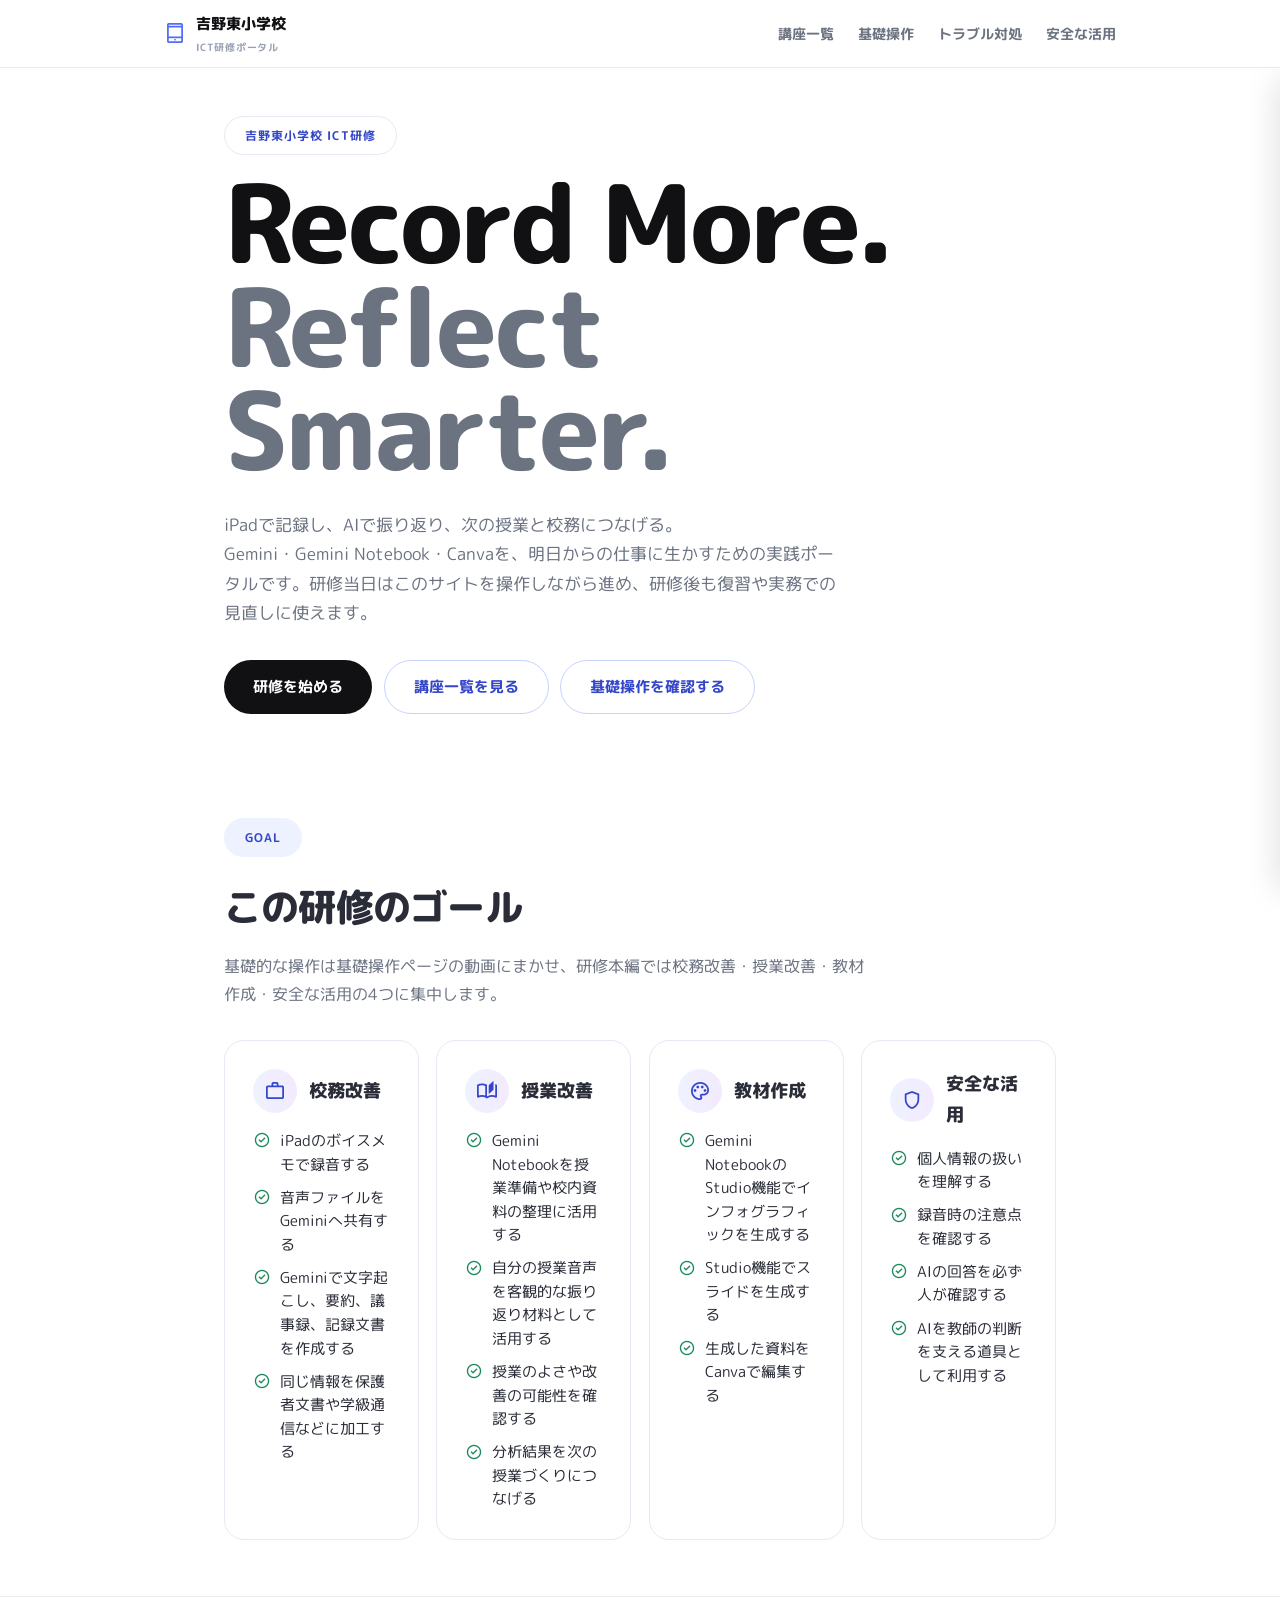
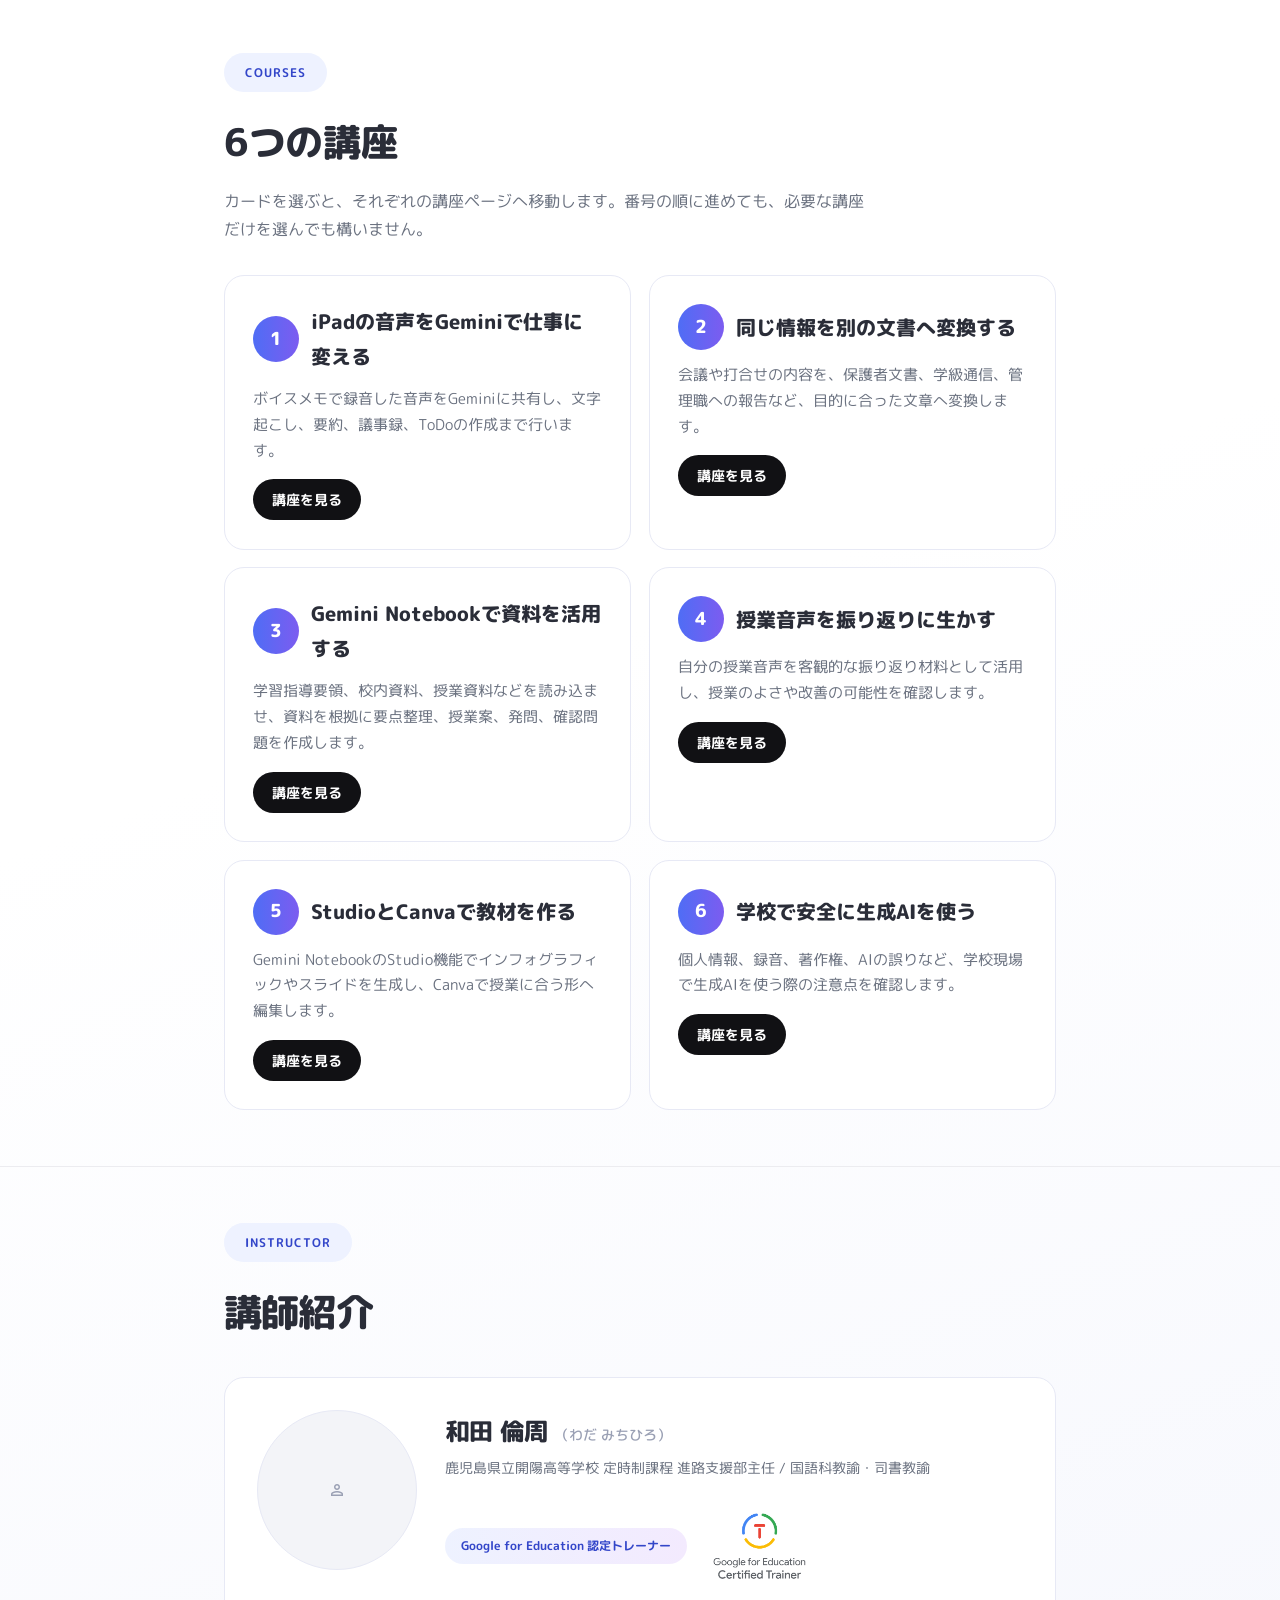
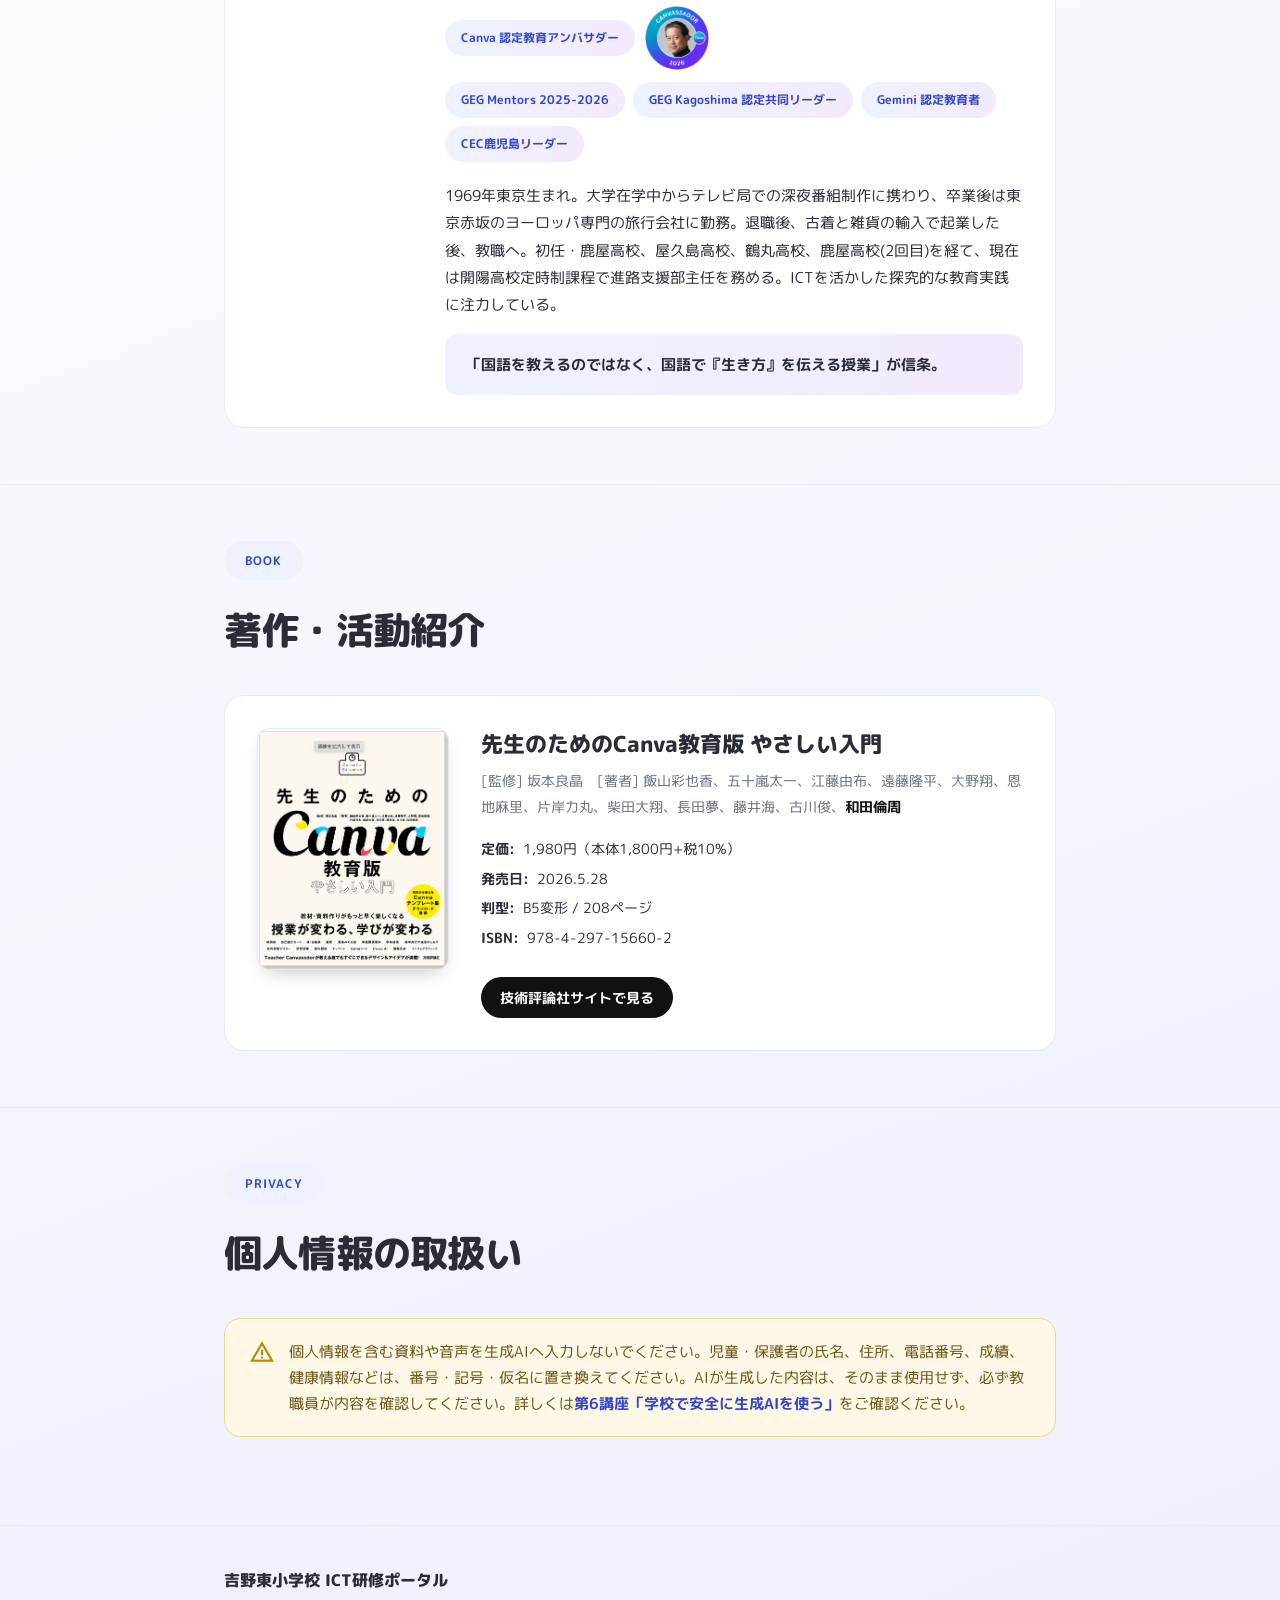
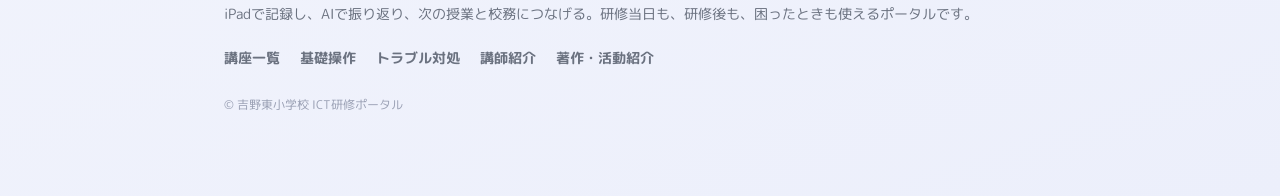
==== index.html @ 2eda1c02 "v3" ====
<!DOCTYPE html>
<html lang="ja">
<head>
<meta charset="UTF-8">
<meta name="viewport" content="width=device-width, initial-scale=1.0, viewport-fit=cover">
<title>吉野東小学校 ICT研修ポータル | iPadで記録し、AIで振り返り、次の授業と校務につなげる</title>
<meta name="description" content="吉野東小学校のICT研修ポータル。iPad・Gemini・Gemini Notebook・Canvaを、研修当日から明日の校務・授業まで活用するための実践サイトです。">
<!-- 研修日・学校名：ここを差し替え -->
<meta name="training-date" content="2026年 吉野東小学校 校内ICT研修（90分）">
<link rel="preconnect" href="https://fonts.googleapis.com">
<link href="https://fonts.googleapis.com/css2?family=M+PLUS+Rounded+1c:wght@400;500;700;800&family=Material+Symbols+Outlined" rel="stylesheet">
<link rel="stylesheet" href="assets/css/style.css">
</head>
<body>

  <!-- ===== オープニング演出（トップページのみ／sessionStorageで1回だけ表示） ===== -->
  <div id="splash" class="splash-overlay" role="dialog" aria-label="オープニング">
    <p class="splash-text">吉野東小学校 ICT研修<span class="splash-sub">iPad × Gemini × Gemini Notebook × Canva</span></p>
  </div>

  <!-- コピー完了などを通知するライブリージョン（視覚的には非表示） -->
  <div id="copy-announcer" aria-live="polite" class="sr-only"></div>

  <!-- ===== 固定ヘッダー ===== -->
  <header class="site-header">
    <div class="wrap">
      <a href="index.html" class="site-logo">
        <span class="material-symbols-outlined" aria-hidden="true">tablet_mac</span>
        <span>吉野東小学校<span class="sub">ICT研修ポータル</span></span>
      </a>
      <nav class="header-nav" aria-label="メインメニュー">
        <a href="index.html#courses">講座一覧</a>
        <a href="guides/basic-operation.html">基礎操作</a>
        <a href="guides/troubleshooting.html">トラブル対処</a>
        <a href="courses/06-safety.html">安全な活用</a>
      </nav>
      <button type="button" id="menuBtn" class="menu-btn" aria-expanded="false" aria-controls="mobileNav" aria-label="メニューを開く">
        <span class="material-symbols-outlined" aria-hidden="true">menu</span>
      </button>
    </div>
  </header>

  <div id="navOverlay" class="nav-overlay"></div>
  <nav id="mobileNav" class="mobile-nav" aria-label="モバイルメニュー">
    <div style="display:flex;justify-content:flex-end;margin-bottom:1rem;">
      <button type="button" id="navCloseBtn" class="menu-btn" aria-label="メニューを閉じる">
        <span class="material-symbols-outlined" aria-hidden="true">close</span>
      </button>
    </div>
    <a href="index.html"><span class="material-symbols-outlined" aria-hidden="true">home</span>トップ</a>
    <a href="index.html#courses"><span class="material-symbols-outlined" aria-hidden="true">school</span>講座一覧</a>
    <a href="index.html#instructor"><span class="material-symbols-outlined" aria-hidden="true">person</span>講師紹介</a>
    <a href="index.html#book"><span class="material-symbols-outlined" aria-hidden="true">menu_book</span>著作・活動紹介</a>
    <a href="guides/basic-operation.html"><span class="material-symbols-outlined" aria-hidden="true">play_circle</span>基礎操作を確認する</a>
    <a href="guides/troubleshooting.html"><span class="material-symbols-outlined" aria-hidden="true">build</span>トラブル対処</a>
  </nav>

  <!-- ===== ヒーロー ===== -->
  <section class="hero">
    <div class="wrap">
      <p class="badge">吉野東小学校 ICT研修</p>
      <h1 class="hero-title-en"><span class="line-dark">Record More.</span><span class="line-gray">Reflect Smarter.</span></h1>
      <p class="hero-copy">iPadで記録し、AIで振り返り、次の授業と校務につなげる。<br>Gemini・Gemini Notebook・Canvaを、明日からの仕事に生かすための実践ポータルです。研修当日はこのサイトを操作しながら進め、研修後も復習や実務での見直しに使えます。</p>
      <div class="hero-actions">
        <a href="#courses" class="btn btn-primary">研修を始める</a>
        <a href="#courses" class="btn btn-outline">講座一覧を見る</a>
        <a href="guides/basic-operation.html" class="btn btn-outline">基礎操作を確認する</a>
      </div>
    </div>
  </section>

  <!-- ===== この研修のゴール ===== -->
  <section class="block">
    <div class="wrap">
      <div class="section-head">
        <p class="badge badge-solid">Goal</p>
        <h2 class="section-title">この研修のゴール</h2>
        <p class="section-lead">基礎的な操作は基礎操作ページの動画にまかせ、研修本編では校務改善・授業改善・教材作成・安全な活用の4つに集中します。</p>
      </div>
      <div class="grid grid-4">
        <div class="card card-hover goal-card">
          <div class="goal-card-head">
            <span class="material-symbols-outlined" aria-hidden="true">work</span>
            <h3>校務改善</h3>
          </div>
          <ul class="goal-list">
            <li><span class="material-symbols-outlined" aria-hidden="true">check_circle</span>iPadのボイスメモで録音する</li>
            <li><span class="material-symbols-outlined" aria-hidden="true">check_circle</span>音声ファイルをGeminiへ共有する</li>
            <li><span class="material-symbols-outlined" aria-hidden="true">check_circle</span>Geminiで文字起こし、要約、議事録、記録文書を作成する</li>
            <li><span class="material-symbols-outlined" aria-hidden="true">check_circle</span>同じ情報を保護者文書や学級通信などに加工する</li>
          </ul>
        </div>
        <div class="card card-hover goal-card">
          <div class="goal-card-head">
            <span class="material-symbols-outlined" aria-hidden="true">auto_stories</span>
            <h3>授業改善</h3>
          </div>
          <ul class="goal-list">
            <li><span class="material-symbols-outlined" aria-hidden="true">check_circle</span>Gemini Notebookを授業準備や校内資料の整理に活用する</li>
            <li><span class="material-symbols-outlined" aria-hidden="true">check_circle</span>自分の授業音声を客観的な振り返り材料として活用する</li>
            <li><span class="material-symbols-outlined" aria-hidden="true">check_circle</span>授業のよさや改善の可能性を確認する</li>
            <li><span class="material-symbols-outlined" aria-hidden="true">check_circle</span>分析結果を次の授業づくりにつなげる</li>
          </ul>
        </div>
        <div class="card card-hover goal-card">
          <div class="goal-card-head">
            <span class="material-symbols-outlined" aria-hidden="true">palette</span>
            <h3>教材作成</h3>
          </div>
          <ul class="goal-list">
            <li><span class="material-symbols-outlined" aria-hidden="true">check_circle</span>Gemini NotebookのStudio機能でインフォグラフィックを生成する</li>
            <li><span class="material-symbols-outlined" aria-hidden="true">check_circle</span>Studio機能でスライドを生成する</li>
            <li><span class="material-symbols-outlined" aria-hidden="true">check_circle</span>生成した資料をCanvaで編集する</li>
          </ul>
        </div>
        <div class="card card-hover goal-card">
          <div class="goal-card-head">
            <span class="material-symbols-outlined" aria-hidden="true">shield</span>
            <h3>安全な活用</h3>
          </div>
          <ul class="goal-list">
            <li><span class="material-symbols-outlined" aria-hidden="true">check_circle</span>個人情報の扱いを理解する</li>
            <li><span class="material-symbols-outlined" aria-hidden="true">check_circle</span>録音時の注意点を確認する</li>
            <li><span class="material-symbols-outlined" aria-hidden="true">check_circle</span>AIの回答を必ず人が確認する</li>
            <li><span class="material-symbols-outlined" aria-hidden="true">check_circle</span>AIを教師の判断を支える道具として利用する</li>
          </ul>
        </div>
      </div>
    </div>
  </section>

  <!-- ===== 講座一覧 ===== -->
  <section id="courses" class="block">
    <div class="wrap">
      <div class="section-head">
        <p class="badge badge-solid">Courses</p>
        <h2 class="section-title">6つの講座</h2>
        <p class="section-lead">カードを選ぶと、それぞれの講座ページへ移動します。番号の順に進めても、必要な講座だけを選んでも構いません。</p>
      </div>
      <div class="grid grid-2">
        <a href="courses/01-voice-gemini.html" class="card card-hover course-card">
          <div class="course-card-top">
            <div class="course-num">1</div>
            <h3>iPadの音声をGeminiで仕事に変える</h3>
          </div>
          <p class="desc">ボイスメモで録音した音声をGeminiに共有し、文字起こし、要約、議事録、ToDoの作成まで行います。</p>
          <span class="btn btn-primary btn-sm">講座を見る</span>
        </a>
        <a href="courses/02-document-transform.html" class="card card-hover course-card">
          <div class="course-card-top">
            <div class="course-num">2</div>
            <h3>同じ情報を別の文書へ変換する</h3>
          </div>
          <p class="desc">会議や打合せの内容を、保護者文書、学級通信、管理職への報告など、目的に合った文章へ変換します。</p>
          <span class="btn btn-primary btn-sm">講座を見る</span>
        </a>
        <a href="courses/03-gemini-notebook.html" class="card card-hover course-card">
          <div class="course-card-top">
            <div class="course-num">3</div>
            <h3>Gemini Notebookで資料を活用する</h3>
          </div>
          <p class="desc">学習指導要領、校内資料、授業資料などを読み込ませ、資料を根拠に要点整理、授業案、発問、確認問題を作成します。</p>
          <span class="btn btn-primary btn-sm">講座を見る</span>
        </a>
        <a href="courses/04-lesson-reflection.html" class="card card-hover course-card">
          <div class="course-card-top">
            <div class="course-num">4</div>
            <h3>授業音声を振り返りに生かす</h3>
          </div>
          <p class="desc">自分の授業音声を客観的な振り返り材料として活用し、授業のよさや改善の可能性を確認します。</p>
          <span class="btn btn-primary btn-sm">講座を見る</span>
        </a>
        <a href="courses/05-studio-canva.html" class="card card-hover course-card">
          <div class="course-card-top">
            <div class="course-num">5</div>
            <h3>StudioとCanvaで教材を作る</h3>
          </div>
          <p class="desc">Gemini NotebookのStudio機能でインフォグラフィックやスライドを生成し、Canvaで授業に合う形へ編集します。</p>
          <span class="btn btn-primary btn-sm">講座を見る</span>
        </a>
        <a href="courses/06-safety.html" class="card card-hover course-card">
          <div class="course-card-top">
            <div class="course-num">6</div>
            <h3>学校で安全に生成AIを使う</h3>
          </div>
          <p class="desc">個人情報、録音、著作権、AIの誤りなど、学校現場で生成AIを使う際の注意点を確認します。</p>
          <span class="btn btn-primary btn-sm">講座を見る</span>
        </a>
      </div>
    </div>
  </section>

  <!-- 講師プロフィール：ここから編集 -->
  <!-- ===== 講師紹介 ===== -->
  <section id="instructor" class="block">
    <div class="wrap">
      <div class="section-head">
        <p class="badge badge-solid">Instructor</p>
        <h2 class="section-title">講師紹介</h2>
      </div>

      <div class="card card-hover instructor-card">
        <div class="instructor-flex">
          <!-- 講師写真：assets/images/instructor-illustration.png を差し替えてください（画像が無くても崩れません） -->
          <div class="instructor-photo">
            <img src="assets/images/instructor-illustration.png" alt="和田倫周 プロフィールイラスト" onerror="this.style.display='none';this.nextElementSibling.style.display='flex';">
            <span class="material-symbols-outlined avatar-fallback-icon" aria-hidden="true">person</span>
          </div>
          <div>
            <h3 class="instructor-name">和田 倫周 <span class="yomi">（わだ みちひろ）</span></h3>
            <p class="instructor-role">鹿児島県立開陽高等学校 定時制課程 進路支援部主任 / 国語科教諭・司書教諭</p>

            <!-- 資格バッジ：画像は assets/images/google-trainer-badge.png・canvassador-badge.png を差し替えてください（画像が無くても崩れません） -->
            <div class="badge-row">
              <span class="grad-pill">Google for Education 認定トレーナー</span>
              <img src="assets/images/google-trainer-badge.png" alt="Google for Education Certified Trainer" class="badge-img" onerror="this.style.display='none';">
            </div>
            <div class="badge-row">
              <span class="grad-pill">Canva 認定教育アンバサダー</span>
              <img src="assets/images/canvassador-badge.png" alt="Canva Canvassador 2026" class="badge-img-round" onerror="this.style.display='none';">
            </div>
            <div class="pill-row">
              <span class="grad-pill">GEG Mentors 2025-2026</span>
              <span class="grad-pill">GEG Kagoshima 認定共同リーダー</span>
              <span class="grad-pill">Gemini 認定教育者</span>
              <span class="grad-pill">CEC鹿児島リーダー</span>
            </div>

            <p class="instructor-bio">
              1969年東京生まれ。大学在学中からテレビ局での深夜番組制作に携わり、卒業後は東京赤坂のヨーロッパ専門の旅行会社に勤務。退職後、古着と雑貨の輸入で起業した後、教職へ。初任・鹿屋高校、屋久島高校、鶴丸高校、鹿屋高校(2回目)を経て、現在は開陽高校定時制課程で進路支援部主任を務める。ICTを活かした探究的な教育実践に注力している。
            </p>

            <div class="quote-box">
              「国語を教えるのではなく、国語で『生き方』を伝える授業」が信条。
            </div>
          </div>
        </div>
      </div>
    </div>
  </section>
  <!-- 講師プロフィール：ここまで -->

  <!-- 著作情報：ここから編集 -->
  <!-- ===== 著作・活動紹介 ===== -->
  <section id="book" class="block">
    <div class="wrap">
      <div class="section-head">
        <p class="badge badge-solid">Book</p>
        <h2 class="section-title">著作・活動紹介</h2>
      </div>

      <!-- 著作カード1：ここから編集（書名・出版社・著者・紹介文・画像・リンクを差し替え） -->
      <div class="card card-hover book-card">
        <!-- 書影：assets/images/book-cover.png を差し替えてください（画像が無くても崩れません） -->
        <div class="book-cover">
          <img src="assets/images/book-cover.png" alt="先生のためのCanva教育版 やさしい入門 書影" onerror="this.style.display='none';this.nextElementSibling.style.display='flex';">
          <span class="material-symbols-outlined avatar-fallback-icon" aria-hidden="true">menu_book</span>
        </div>
        <div class="book-info">
          <h3>先生のためのCanva教育版 やさしい入門</h3>
          <p class="publisher">[監修] 坂本良晶　[著者] 飯山彩也香、五十嵐太一、江藤由布、遠藤隆平、大野翔、恩地麻里、片岸力丸、柴田大翔、長田夢、藤井海、古川俊、<strong>和田倫周</strong></p>
          <ul class="desc">
            <li><span class="label">定価:</span><span>1,980円（本体1,800円+税10%）</span></li>
            <li><span class="label">発売日:</span><span>2026.5.28</span></li>
            <li><span class="label">判型:</span><span>B5変形 / 208ページ</span></li>
            <li><span class="label">ISBN:</span><span>978-4-297-15660-2</span></li>
          </ul>
          <a href="https://gihyo.jp/book/2026/978-4-297-15660-2" target="_blank" rel="noopener" class="btn btn-primary btn-sm">技術評論社サイトで見る</a>
        </div>
      </div>
      <!-- 著作カード1：ここまで -->

      <!-- 著作カードを追加する場合は、上の .book-card 1ブロックをコピーしてこの下に貼り付け、grid_2などで並べてください -->

    </div>
  </section>
  <!-- 著作情報：ここまで -->

  <!-- ===== 個人情報の取扱い ===== -->
  <section class="block">
    <div class="wrap">
      <div class="section-head">
        <p class="badge badge-solid">Privacy</p>
        <h2 class="section-title">個人情報の取扱い</h2>
      </div>
      <div class="caution-card">
        <span class="material-symbols-outlined" aria-hidden="true">warning</span>
        <p>個人情報を含む資料や音声を生成AIへ入力しないでください。児童・保護者の氏名、住所、電話番号、成績、健康情報などは、番号・記号・仮名に置き換えてください。AIが生成した内容は、そのまま使用せず、必ず教職員が内容を確認してください。詳しくは<a href="courses/06-safety.html" style="color:var(--color-blue-deep);font-weight:700;">第6講座「学校で安全に生成AIを使う」</a>をご確認ください。</p>
      </div>
    </div>
  </section>

  <!-- ===== フッター ===== -->
  <footer class="site-footer">
    <div class="wrap">
      <p class="foot-title">吉野東小学校 ICT研修ポータル</p>
      <p class="foot-sub">iPadで記録し、AIで振り返り、次の授業と校務につなげる。研修当日も、研修後も、困ったときも使えるポータルです。</p>
      <div class="footer-links">
        <a href="index.html#courses">講座一覧</a>
        <a href="guides/basic-operation.html">基礎操作</a>
        <a href="guides/troubleshooting.html">トラブル対処</a>
        <a href="index.html#instructor">講師紹介</a>
        <a href="index.html#book">著作・活動紹介</a>
      </div>
      <p class="footer-copy">&copy; 吉野東小学校 ICT研修ポータル</p>
    </div>
  </footer>

  <!-- ===== トップへ戻るボタン ===== -->
  <button type="button" id="backToTop" class="back-to-top" aria-label="トップへ戻る">
    <span class="material-symbols-outlined" aria-hidden="true">arrow_upward</span>
  </button>

  <!-- ===== トースト通知 ===== -->
  <div id="toast" class="toast" role="status">
    <span class="material-symbols-outlined" aria-hidden="true">check_circle</span>
    <span class="toast-label">コピーしました</span>
  </div>

  <script src="assets/js/main.js"></script>
</body>
</html>
---- assets/css/style.css ----
/* ============================================================
   吉野東小学校 ICT研修ポータル 共通スタイル
   ------------------------------------------------------------
   配色・タイポグラフィ・浮き上がり演出・スプラッシュ演出は
   中種子町情報教育部会研修会サイトの仕様をそのまま踏襲しています。
   配色を変更したい場合は、下の「配色設定」の変数だけを
   書き換えてください（README.mdにも説明があります）。
   ============================================================ */

/* ------------------------------------------------------------
   配色設定（ここを変更すると全体の色が変わります）
   ------------------------------------------------------------ */
:root {
  --color-bg-start: #ffffff;
  --color-bg-mid: #ffffff;
  --color-bg-end: #eceffb;

  --color-ink: #111114;          /* 濃い文字・ボタン背景 */
  --color-text: #2a2d38;         /* 本文文字 */
  --color-text-sub: #6b7280;     /* 補足文字 */
  --color-text-faint: #9aa0b4;   /* さらに薄い文字 */

  --color-blue: #4f6df5;         /* メインカラー */
  --color-purple: #7c5cf0;       /* サブカラー（グラデーション用） */
  --color-blue-deep: #3346c9;

  --color-border: #e7e9f5;
  --color-border-soft: #ececf0;
  --color-card-bg: #ffffff;
  --color-panel-bg: #f7f8fc;
  --color-pill-bg: #f3f4f8;

  --color-caution-bg: #fff8e6;
  --color-caution-border: #f3d98b;
  --color-caution-text: #6b5518;
  --color-caution-icon: #b5860b;

  --color-success: #1b8a5a;

  --radius-lg: 1.25rem;
  --radius-md: 1rem;
  --radius-sm: 0.75rem;
  --radius-full: 9999px;

  --header-height: 68px;
}

/* ------------------------------------------------------------
   基本設定
   ------------------------------------------------------------ */
* { box-sizing: border-box; }
html {
  scroll-behavior: smooth;
}
@media (prefers-reduced-motion: reduce) {
  html { scroll-behavior: auto; }
  *, *::before, *::after {
    animation-duration: 0.001ms !important;
    animation-iteration-count: 1 !important;
    transition-duration: 0.001ms !important;
    scroll-behavior: auto !important;
  }
}

body {
  margin: 0;
  font-family: 'M PLUS Rounded 1c', 'Hiragino Maru Gothic ProN', 'Hiragino Sans', sans-serif;
  background: linear-gradient(160deg, var(--color-bg-start) 0%, var(--color-bg-mid) 45%, var(--color-bg-end) 100%);
  color: var(--color-text);
  font-size: 16px;
  line-height: 1.75;
  overflow-x: hidden;
  width: 100%;
}

img { max-width: 100%; display: block; }
a { color: inherit; text-decoration: none; }
button { font-family: inherit; }
ul, ol { margin: 0; padding: 0; }
h1, h2, h3, h4, p { margin: 0; }

.material-symbols-outlined {
  font-family: 'Material Symbols Outlined';
  font-weight: normal;
  font-style: normal;
  font-size: 20px;
  line-height: 1;
  vertical-align: middle;
}

section[id], h1[id], h2[id], h3[id] {
  scroll-margin-top: calc(var(--header-height) + 16px);
}

.wrap {
  max-width: 880px;
  margin: 0 auto;
  padding: 0 1.5rem;
}

a:focus-visible,
button:focus-visible,
[tabindex]:focus-visible {
  outline: 3px solid var(--color-blue);
  outline-offset: 2px;
  border-radius: 6px;
}

.sr-only {
  position: absolute;
  width: 1px; height: 1px;
  padding: 0; margin: -1px;
  overflow: hidden;
  clip: rect(0,0,0,0);
  white-space: nowrap;
  border: 0;
}

/* ------------------------------------------------------------
   バッジ・見出しパターン
   ------------------------------------------------------------ */
.badge {
  display: inline-block;
  font-size: 0.75rem;
  font-weight: 700;
  letter-spacing: 0.08em;
  text-transform: uppercase;
  color: var(--color-blue-deep);
  background: #ffffff;
  border: 1px solid var(--color-border);
  padding: 0.5rem 1.25rem;
  border-radius: var(--radius-full);
  margin-bottom: 1rem;
}
.badge.badge-solid {
  background: #eef2ff;
  border-color: transparent;
  color: var(--color-blue-deep);
}

.section-head { margin-bottom: 2rem; }
.section-title {
  font-size: clamp(1.6rem, 4vw, 2.4rem);
  font-weight: 800;
  letter-spacing: -0.02em;
  margin-bottom: 0.75rem;
}
.section-lead {
  color: var(--color-text-sub);
  font-size: 1rem;
  max-width: 640px;
}

section.block {
  padding: 3.5rem 0;
}
section.block + section.block {
  border-top: 1px solid var(--color-border-soft);
}

/* ------------------------------------------------------------
   固定ヘッダー
   ------------------------------------------------------------ */
.site-header {
  position: fixed;
  top: 0; left: 0; right: 0;
  height: var(--header-height);
  background: rgba(255,255,255,0.9);
  backdrop-filter: blur(8px);
  -webkit-backdrop-filter: blur(8px);
  border-bottom: 1px solid var(--color-border);
  z-index: 500;
  display: flex;
  align-items: center;
}
.site-header .wrap {
  max-width: 1000px;
  width: 100%;
  display: flex;
  align-items: center;
  justify-content: space-between;
  gap: 1rem;
}
.site-logo {
  display: flex;
  align-items: center;
  gap: 0.6rem;
  font-weight: 800;
  font-size: 0.95rem;
  color: var(--color-ink);
  min-height: 44px;
}
.site-logo .material-symbols-outlined {
  color: var(--color-blue);
  font-size: 22px;
}
.site-logo span.sub {
  display: block;
  font-size: 0.65rem;
  font-weight: 600;
  color: var(--color-text-faint);
  letter-spacing: 0.08em;
}

.header-nav {
  display: none;
}
.menu-btn {
  display: inline-flex;
  align-items: center;
  justify-content: center;
  width: 44px; height: 44px;
  border-radius: var(--radius-full);
  border: 1px solid var(--color-border);
  background: #ffffff;
  cursor: pointer;
}

@media (min-width: 900px) {
  .header-nav {
    display: flex;
    align-items: center;
    gap: 1.5rem;
    font-size: 0.85rem;
    font-weight: 700;
  }
  .header-nav a {
    color: var(--color-text-sub);
    min-height: 44px;
    display: inline-flex;
    align-items: center;
  }
  .header-nav a:hover { color: var(--color-blue); }
  .menu-btn { display: none; }
}

.mobile-nav {
  position: fixed;
  top: var(--header-height);
  right: 0;
  width: min(320px, 84vw);
  bottom: 0;
  background: #ffffff;
  border-left: 1px solid var(--color-border);
  box-shadow: -12px 0 32px -12px rgba(17,17,20,0.15);
  transform: translateX(100%);
  transition: transform .3s cubic-bezier(.34,1.06,.64,1);
  z-index: 499;
  padding: 1.5rem;
  overflow-y: auto;
}
.mobile-nav.open { transform: translateX(0); }
.mobile-nav a {
  display: flex;
  align-items: center;
  gap: 0.5rem;
  min-height: 48px;
  font-weight: 700;
  font-size: 0.95rem;
  color: var(--color-text);
  border-bottom: 1px solid var(--color-border-soft);
}
.nav-overlay {
  position: fixed;
  inset: 0;
  background: rgba(17,17,20,0.35);
  z-index: 498;
  opacity: 0;
  pointer-events: none;
  transition: opacity .3s ease;
}
.nav-overlay.open { opacity: 1; pointer-events: auto; }

/* ------------------------------------------------------------
   スプラッシュ演出（トップページのみ）
   ------------------------------------------------------------ */
.splash-overlay {
  position: fixed;
  inset: 0;
  z-index: 9999;
  background: #0a0a0c;
  display: flex;
  align-items: center;
  justify-content: center;
  flex-direction: column;
  gap: 1.75rem;
  transform: translateY(0);
  transition: transform .6s cubic-bezier(.65,0,.35,1);
}
.splash-overlay.hide {
  transform: translateY(-100%);
  pointer-events: none;
}
.splash-text {
  color: #ffffff;
  font-weight: 800;
  font-size: clamp(1.3rem, 4vw, 2rem);
  letter-spacing: 0.04em;
  text-align: center;
  opacity: 0;
  transform: translateY(24px);
  transition: opacity .6s ease, transform .6s ease;
  padding: 0 1.5rem;
}
.splash-overlay.show .splash-text { opacity: 1; transform: translateY(0); }
.splash-sub {
  display: block;
  margin-top: .6rem;
  font-size: .78rem;
  font-weight: 500;
  color: #9aa0b4;
  letter-spacing: 0.12em;
}

/* ------------------------------------------------------------
   ヒーロー
   ------------------------------------------------------------ */
.hero {
  padding: calc(var(--header-height) + 3rem) 0 3rem;
}
.hero-title {
  font-size: clamp(2.2rem, 6vw, 3.6rem);
  font-weight: 800;
  letter-spacing: -0.02em;
  line-height: 1.3;
  margin-bottom: 1.5rem;
}
.hero-title .accent {
  background: linear-gradient(90deg, var(--color-blue), var(--color-purple));
  -webkit-background-clip: text;
  background-clip: text;
  color: transparent;
}

.hero-title-en {
  font-size: clamp(3rem, 10vw, 6.75rem);
  font-weight: 800;
  letter-spacing: -0.03em;
  line-height: 0.96;
  margin-bottom: 1.75rem;
}
.hero-title-en .line-dark,
.hero-title-en .line-gray {
  display: block;
}
.hero-title-en .line-dark { color: var(--color-ink); }
.hero-title-en .line-gray { color: var(--color-text-sub); }
.hero-copy {
  color: var(--color-text-sub);
  font-size: 1.05rem;
  max-width: 620px;
  margin-bottom: 2rem;
}
.hero-actions {
  display: flex;
  flex-wrap: wrap;
  gap: 0.75rem;
}

/* ------------------------------------------------------------
   ボタン
   ------------------------------------------------------------ */
.btn {
  display: inline-flex;
  align-items: center;
  justify-content: center;
  gap: 0.4rem;
  min-height: 48px;
  padding: 0.8rem 1.8rem;
  border-radius: var(--radius-full);
  font-weight: 700;
  font-size: 0.95rem;
  border: none;
  cursor: pointer;
  transition: transform .22s cubic-bezier(.34,1.56,.64,1), box-shadow .22s ease, background .2s ease;
  will-change: transform;
}
.btn:hover { transform: translateY(-3px); box-shadow: 0 10px 20px -8px rgba(79,109,245,0.35); }
.btn.lift { transform: translateY(-6px) scale(1.03); box-shadow: 0 16px 28px -8px rgba(79,109,245,0.4); }
.btn-primary { background: var(--color-ink); color: #ffffff; }
.btn-primary:hover { background: #24242a; }
.btn-outline {
  background: #ffffff;
  color: var(--color-blue-deep);
  border: 1.5px solid #c7d2fe;
}
.btn-outline:hover { background: linear-gradient(90deg,#eef2ff 0%,#f3eafe 100%); }
.btn-sm { min-height: 40px; padding: 0.55rem 1.2rem; font-size: 0.85rem; }

/* ------------------------------------------------------------
   カード共通・浮き上がり演出
   ------------------------------------------------------------ */
.card {
  background: var(--color-card-bg);
  border: 1px solid var(--color-border);
  border-radius: var(--radius-lg);
  padding: 1.75rem;
}
.card-hover {
  transition: transform .25s cubic-bezier(.34,1.56,.64,1), box-shadow .25s ease, border-color .25s ease;
}
.card-hover:hover, .card-hover:focus-visible {
  transform: translateY(-6px);
  box-shadow: 0 20px 32px -14px rgba(79,109,245,0.28);
  border-color: #c7d2fe;
}

.avatar {
  width: 84px; height: 84px;
  border-radius: var(--radius-full);
  display: flex; align-items: center; justify-content: center;
  font-size: 2.2rem;
  background: var(--color-pill-bg);
  flex-shrink: 0;
}

.grid { display: grid; gap: 1.1rem; }
.grid-2 { grid-template-columns: 1fr; }
.grid-3 { grid-template-columns: 1fr; }
.grid-4 { grid-template-columns: 1fr; }
@media (min-width: 640px) {
  .grid-2 { grid-template-columns: 1fr 1fr; }
  .grid-4 { grid-template-columns: 1fr 1fr; }
}
@media (min-width: 900px) {
  .grid-3 { grid-template-columns: repeat(3, 1fr); }
  .grid-4 { grid-template-columns: repeat(4, 1fr); }
}

/* ------------------------------------------------------------
   ゴールカード（目的別）
   ------------------------------------------------------------ */
.goal-card { padding: 1.75rem; }
.goal-card-head {
  display: flex;
  align-items: center;
  gap: 0.75rem;
  margin-bottom: 1rem;
}
.goal-card-head .material-symbols-outlined {
  width: 44px; height: 44px;
  border-radius: var(--radius-full);
  background: linear-gradient(90deg,#eef2ff 0%,#f3eafe 100%);
  color: var(--color-blue-deep);
  display: flex; align-items: center; justify-content: center;
  font-size: 22px;
  flex-shrink: 0;
}
.goal-card h3 { font-size: 1.1rem; font-weight: 800; }
.goal-list { list-style: none; display: flex; flex-direction: column; gap: 0.6rem; }
.goal-list li {
  display: flex;
  gap: 0.55rem;
  font-size: 0.92rem;
  color: var(--color-text);
  line-height: 1.6;
}
.goal-list li .material-symbols-outlined {
  color: var(--color-success);
  font-size: 18px;
  margin-top: 0.15rem;
  flex-shrink: 0;
}

/* ------------------------------------------------------------
   講座カード（トップページ）
   ------------------------------------------------------------ */
.course-card {
  padding: 1.75rem;
  display: flex;
  flex-direction: column;
  gap: 0.75rem;
}
.course-card-top {
  display: flex;
  align-items: center;
  gap: 0.75rem;
}
.course-num {
  width: 46px; height: 46px;
  border-radius: var(--radius-full);
  background: linear-gradient(90deg, var(--color-blue), var(--color-purple));
  color: #fff;
  font-weight: 800;
  font-size: 1.1rem;
  display: flex; align-items: center; justify-content: center;
  flex-shrink: 0;
}
.course-card h3 { font-size: 1.25rem; font-weight: 800; }
.course-card p.desc { color: var(--color-text-sub); font-size: 0.92rem; }
.course-card .btn { align-self: flex-start; margin-top: 0.25rem; }

/* ------------------------------------------------------------
   講師紹介
   ------------------------------------------------------------ */
.instructor-card {
  padding: 2rem;
}
.instructor-flex {
  display: flex;
  flex-direction: column;
  gap: 1.75rem;
}
@media (min-width: 720px) {
  .instructor-flex { flex-direction: row; align-items: flex-start; }
}
.instructor-photo {
  position: relative;
  width: 160px; height: 160px;
  border-radius: var(--radius-full);
  background: var(--color-pill-bg);
  border: 1px solid var(--color-border);
  flex-shrink: 0;
  margin: 0 auto;
  display: flex;
  align-items: center;
  justify-content: center;
  color: var(--color-text-faint);
  font-size: 2.4rem;
  overflow: hidden;
}
.instructor-photo img {
  width: 100%; height: 100%;
  object-fit: cover;
}
.avatar-fallback-icon {
  display: none;
  position: absolute;
  inset: 0;
  align-items: center;
  justify-content: center;
}
@media (min-width: 720px) { .instructor-photo { margin: 0; } }
.instructor-name { font-size: 1.5rem; font-weight: 800; margin-bottom: 0.25rem; }
.instructor-name .yomi { font-size: 0.9rem; font-weight: 500; color: var(--color-text-faint); }
.instructor-role { color: var(--color-text-sub); font-size: 0.9rem; margin-bottom: 1rem; }
.badge-row { display: flex; flex-wrap: wrap; align-items: center; gap: 0.6rem; margin-bottom: 0.75rem; }
.pill-row { display: flex; flex-wrap: wrap; gap: 0.5rem; margin-bottom: 1.25rem; }
.grad-pill {
  display: inline-flex;
  align-items: center;
  background: linear-gradient(90deg, #eef2ff 0%, #f3eafe 100%);
  color: var(--color-blue-deep);
  font-size: 0.78rem;
  font-weight: 700;
  padding: 0.45rem 1rem;
  border-radius: var(--radius-full);
}
.badge-img { height: 96px; width: auto; }
.badge-img-round { height: 64px; width: 64px; border-radius: var(--radius-full); object-fit: cover; }
.instructor-bio { color: var(--color-text); font-size: 0.92rem; line-height: 1.85; margin-bottom: 1rem; }
.quote-box {
  background: linear-gradient(90deg, #eef2ff 0%, #f3eafe 100%);
  border-radius: var(--radius-sm);
  padding: 1.1rem 1.3rem;
  font-weight: 700;
  font-size: 0.92rem;
}

/* ------------------------------------------------------------
   著作紹介
   ------------------------------------------------------------ */
.book-card {
  padding: 2rem;
  display: flex;
  flex-direction: column;
  gap: 2rem;
}
@media (min-width: 720px) {
  .book-card { flex-direction: row; align-items: flex-start; }
}
.book-cover {
  position: relative;
  width: 192px;
  border-radius: var(--radius-sm);
  box-shadow: 0 8px 20px -10px rgba(17,17,20,0.35);
  background: var(--color-pill-bg);
  border: 1px solid var(--color-border);
  flex-shrink: 0;
  margin: 0 auto;
  display: flex;
  align-items: center;
  justify-content: center;
  color: var(--color-text-faint);
  font-size: 1.8rem;
  overflow: hidden;
}
.book-cover img { width: 100%; height: auto; display: block; object-fit: contain; }
@media (min-width: 720px) { .book-cover { margin: 0; } }
.book-info h3 { font-size: 1.4rem; font-weight: 800; margin-bottom: 0.6rem; line-height: 1.4; }
.book-info .publisher { color: var(--color-text-sub); font-size: 0.88rem; margin-bottom: 1rem; line-height: 1.8; }
.book-info .publisher strong { color: var(--color-ink); }
.book-info .desc { list-style: none; font-size: 0.9rem; color: var(--color-text); line-height: 1.9; margin-bottom: 1.5rem; display: flex; flex-direction: column; gap: 0.15rem; }
.book-info .desc li { display: flex; gap: 0.5rem; }
.book-info .desc li .label { font-weight: 700; flex-shrink: 0; }

/* ------------------------------------------------------------
   注意カード
   ------------------------------------------------------------ */
.caution-card {
  background: var(--color-caution-bg);
  border: 1px solid var(--color-caution-border);
  border-radius: var(--radius-md);
  padding: 1.25rem 1.5rem;
  display: flex;
  gap: 0.9rem;
  align-items: flex-start;
}
.caution-card .material-symbols-outlined { color: var(--color-caution-icon); font-size: 26px; flex-shrink: 0; }
.caution-card p, .caution-card ul { font-size: 0.92rem; line-height: 1.75; color: var(--color-caution-text); }
.caution-card ul { list-style: disc; padding-left: 1.2rem; display: flex; flex-direction: column; gap: 0.35rem; }

/* ------------------------------------------------------------
   パンくずリスト
   ------------------------------------------------------------ */
.breadcrumb {
  padding-top: calc(var(--header-height) + 1.25rem);
  font-size: 0.82rem;
  color: var(--color-text-sub);
  display: flex;
  flex-wrap: wrap;
  align-items: center;
  gap: 0.35rem;
}
.breadcrumb a { color: var(--color-blue-deep); font-weight: 700; }
.breadcrumb .sep { color: var(--color-text-faint); }

/* ------------------------------------------------------------
   講座ページヘッダー
   ------------------------------------------------------------ */
.course-hero { padding: 1.5rem 0 2.5rem; }
.course-hero .course-num-badge {
  display: inline-flex;
  align-items: center;
  gap: 0.5rem;
  background: linear-gradient(90deg, var(--color-blue), var(--color-purple));
  color: #fff;
  font-weight: 800;
  font-size: 0.8rem;
  letter-spacing: 0.06em;
  padding: 0.5rem 1.1rem;
  border-radius: var(--radius-full);
  margin-bottom: 1.25rem;
}
.course-hero h1 {
  font-size: clamp(1.7rem, 4.5vw, 2.6rem);
  font-weight: 800;
  letter-spacing: -0.02em;
  line-height: 1.35;
}

/* ------------------------------------------------------------
   目次（TOC）
   ------------------------------------------------------------ */
.toc {
  background: #ffffff;
  border: 1px solid var(--color-border);
  border-radius: var(--radius-md);
  padding: 1.25rem 1.5rem;
  margin: 1.5rem 0 0;
}
.toc-title { font-weight: 800; font-size: 0.9rem; margin-bottom: 0.75rem; display: flex; align-items: center; gap: 0.4rem; }
.toc ol { list-style: none; display: flex; flex-direction: column; gap: 0.5rem; counter-reset: toc; }
.toc li { counter-increment: toc; }
.toc a {
  display: flex;
  align-items: center;
  gap: 0.5rem;
  font-size: 0.88rem;
  font-weight: 600;
  color: var(--color-text);
  min-height: 36px;
}
.toc a::before {
  content: counter(toc);
  width: 22px; height: 22px;
  border-radius: var(--radius-full);
  background: var(--color-pill-bg);
  color: var(--color-blue-deep);
  font-size: 0.72rem;
  font-weight: 800;
  display: inline-flex;
  align-items: center;
  justify-content: center;
  flex-shrink: 0;
}
.toc a:hover { color: var(--color-blue); }

/* ------------------------------------------------------------
   基本の流れ（フロー図）
   ------------------------------------------------------------ */
.flow-diagram {
  display: flex;
  flex-direction: column;
  align-items: stretch;
  gap: 0;
}
.flow-step {
  background: #ffffff;
  border: 1px solid var(--color-border);
  border-radius: var(--radius-md);
  padding: 0.9rem 1.25rem;
  font-weight: 700;
  font-size: 0.92rem;
  text-align: center;
}
.flow-arrow {
  display: flex;
  justify-content: center;
  color: var(--color-blue);
  font-size: 22px;
  padding: 0.25rem 0;
}

/* ------------------------------------------------------------
   操作手順（縦型ステップ）
   ------------------------------------------------------------ */
.step-list { list-style: none; display: flex; flex-direction: column; }
.step-item {
  display: flex;
  gap: 1rem;
  padding: 1.1rem 0;
  border-top: 1px solid var(--color-border-soft);
}
.step-item:first-child { border-top: none; }
.step-num {
  width: 34px; height: 34px;
  border-radius: var(--radius-full);
  background: linear-gradient(90deg, var(--color-blue), var(--color-purple));
  color: #fff;
  font-weight: 800;
  font-size: 0.95rem;
  display: flex; align-items: center; justify-content: center;
  flex-shrink: 0;
}
.step-body h4 { font-weight: 800; font-size: 0.98rem; margin-bottom: 0.3rem; }
.step-body p { color: var(--color-text-sub); font-size: 0.88rem; line-height: 1.7; }

/* ------------------------------------------------------------
   プロンプトカード
   ------------------------------------------------------------ */
.prompt-card {
  background: #ffffff;
  border: 1px solid var(--color-border);
  border-radius: var(--radius-md);
  padding: 1.5rem;
}
.prompt-card + .prompt-card { margin-top: 1.1rem; }
.prompt-card-head {
  display: flex;
  justify-content: space-between;
  align-items: flex-start;
  gap: 1rem;
  margin-bottom: 0.9rem;
  flex-wrap: wrap;
}
.prompt-card h4 { font-weight: 800; font-size: 1.02rem; }
.prompt-scene { font-size: 0.82rem; color: var(--color-text-sub); margin-top: 0.2rem; }
.prompt-body {
  background: var(--color-panel-bg);
  border-radius: var(--radius-sm);
  padding: 1rem 1.1rem;
  font-size: 0.88rem;
  line-height: 1.85;
  white-space: pre-wrap;
  word-break: break-word;
  overflow-wrap: anywhere;
  color: var(--color-text);
  max-width: 100%;
  overflow-x: auto;
  font-family: 'M PLUS Rounded 1c', monospace;
}
.copy-btn {
  flex-shrink: 0;
  display: inline-flex;
  align-items: center;
  gap: 0.4rem;
  min-height: 44px;
  min-width: 44px;
  padding: 0.55rem 1.1rem;
  border-radius: var(--radius-full);
  background: var(--color-ink);
  color: #ffffff;
  font-weight: 700;
  font-size: 0.85rem;
  border: none;
  cursor: pointer;
  transition: transform .2s cubic-bezier(.34,1.56,.64,1), box-shadow .2s ease, background .2s ease;
}
.copy-btn:hover { transform: translateY(-2px); box-shadow: 0 10px 18px -8px rgba(17,17,20,0.35); }
.copy-btn.copied { background: var(--color-success); }
.copy-btn .material-symbols-outlined { font-size: 18px; }

/* ------------------------------------------------------------
   実践例
   ------------------------------------------------------------ */
.example-card {
  background: var(--color-panel-bg);
  border-radius: var(--radius-md);
  padding: 1.5rem;
  font-size: 0.9rem;
  line-height: 1.85;
}
.example-card h4 { font-weight: 800; margin-bottom: 0.6rem; font-size: 0.98rem; }

/* ------------------------------------------------------------
   アコーディオン
   ------------------------------------------------------------ */
.accordion {
  border: 1px solid var(--color-border);
  border-radius: var(--radius-md);
  overflow: hidden;
  background: #fff;
}
.accordion + .accordion { margin-top: 1rem; }
.accordion-trigger {
  width: 100%;
  display: flex;
  justify-content: space-between;
  align-items: center;
  gap: 0.75rem;
  padding: 1.1rem 1.4rem;
  background: #ffffff;
  font-weight: 800;
  font-size: 0.98rem;
  text-align: left;
  min-height: 48px;
  border: none;
  cursor: pointer;
  color: var(--color-text);
}
.accordion-trigger .material-symbols-outlined { transition: transform .2s ease; flex-shrink: 0; color: var(--color-blue); }
.accordion-trigger[aria-expanded="true"] .material-symbols-outlined { transform: rotate(180deg); }
.accordion-panel {
  display: none;
  padding: 0 1.4rem 1.4rem;
  font-size: 0.9rem;
  color: var(--color-text);
  line-height: 1.85;
}
.accordion-panel.open { display: block; }

/* ------------------------------------------------------------
   トラブル対処カード
   ------------------------------------------------------------ */
.trouble-card { padding: 1.5rem; }
.trouble-card h3 {
  display: flex;
  align-items: center;
  gap: 0.6rem;
  font-size: 1.02rem;
  font-weight: 800;
  margin-bottom: 0.9rem;
}
.trouble-card h3 .material-symbols-outlined { color: var(--color-caution-icon); }
.trouble-card ol { list-style: none; display: flex; flex-direction: column; gap: 0.55rem; counter-reset: tr; }
.trouble-card ol li {
  counter-increment: tr;
  display: flex;
  gap: 0.6rem;
  font-size: 0.9rem;
  line-height: 1.7;
}
.trouble-card ol li::before {
  content: counter(tr);
  width: 22px; height: 22px;
  border-radius: var(--radius-full);
  background: var(--color-pill-bg);
  color: var(--color-blue-deep);
  font-size: 0.72rem;
  font-weight: 800;
  display: inline-flex;
  align-items: center;
  justify-content: center;
  flex-shrink: 0;
  margin-top: 0.1rem;
}

/* ------------------------------------------------------------
   基礎操作カード（動画）
   ------------------------------------------------------------ */
.video-frame {
  position: relative;
  width: 100%;
  padding-top: 56.25%;
  background: var(--color-pill-bg);
  border-radius: var(--radius-sm);
  overflow: hidden;
  border: 1px solid var(--color-border);
  margin-bottom: 1rem;
}
.video-frame iframe { position: absolute; inset: 0; width: 100%; height: 100%; border: 0; }

/* ------------------------------------------------------------
   困ったときバナー
   ------------------------------------------------------------ */
.help-banner {
  background: linear-gradient(90deg, #eef2ff 0%, #f3eafe 100%);
  border-radius: var(--radius-md);
  padding: 1.5rem;
  display: flex;
  flex-wrap: wrap;
  align-items: center;
  justify-content: space-between;
  gap: 1rem;
  margin: 3rem 0 1rem;
}
.help-banner p {
  font-weight: 700;
  font-size: 0.95rem;
  display: flex;
  align-items: center;
  gap: 0.5rem;
}
.help-banner .material-symbols-outlined { color: var(--color-blue-deep); }

/* ------------------------------------------------------------
   ページ下部ナビ（次の講座 / トップへ）
   ------------------------------------------------------------ */
.page-nav {
  display: flex;
  flex-wrap: wrap;
  gap: 0.75rem;
  padding: 2rem 0 4rem;
}

/* ------------------------------------------------------------
   トップへ戻るボタン（フローティング）
   ------------------------------------------------------------ */
.back-to-top {
  position: fixed;
  right: 1.25rem;
  bottom: 1.25rem;
  width: 52px; height: 52px;
  border-radius: var(--radius-full);
  background: var(--color-ink);
  color: #fff;
  border: none;
  display: flex;
  align-items: center;
  justify-content: center;
  cursor: pointer;
  box-shadow: 0 10px 24px -8px rgba(17,17,20,0.45);
  opacity: 0;
  pointer-events: none;
  transform: translateY(12px);
  transition: opacity .25s ease, transform .25s ease;
  z-index: 400;
}
.back-to-top.show { opacity: 1; pointer-events: auto; transform: translateY(0); }

/* ------------------------------------------------------------
   トースト通知
   ------------------------------------------------------------ */
.toast {
  position: fixed;
  left: 50%;
  bottom: 1.5rem;
  transform: translate(-50%, 20px);
  background: var(--color-ink);
  color: #fff;
  padding: 0.75rem 1.5rem;
  border-radius: var(--radius-full);
  font-weight: 700;
  font-size: 0.88rem;
  display: flex;
  align-items: center;
  gap: 0.5rem;
  opacity: 0;
  pointer-events: none;
  transition: opacity .25s ease, transform .25s ease;
  z-index: 600;
  box-shadow: 0 10px 24px -8px rgba(17,17,20,0.5);
}
.toast.show { opacity: 1; transform: translate(-50%, 0); }
.toast .material-symbols-outlined { color: #7ee0ac; font-size: 18px; }

/* ------------------------------------------------------------
   フッター
   ------------------------------------------------------------ */
.site-footer {
  border-top: 1px solid var(--color-border-soft);
  padding: 2.5rem 0 5rem;
  margin-top: 2rem;
}
.site-footer .foot-title { font-weight: 800; margin-bottom: 0.5rem; }
.site-footer .foot-sub { color: var(--color-text-sub); font-size: 0.85rem; margin-bottom: 1.25rem; }
.footer-links {
  display: flex;
  flex-wrap: wrap;
  gap: 0.5rem 1.25rem;
  font-size: 0.85rem;
  font-weight: 700;
  color: var(--color-text-sub);
  margin-bottom: 1.5rem;
}
.footer-copy { font-size: 0.78rem; color: var(--color-text-faint); }

/* 印刷対応 */
@media print {
  #splash, .site-header, .mobile-nav, .nav-overlay, .back-to-top, .toast, .menu-btn { display: none !important; }
  body { background: #fff; }
}
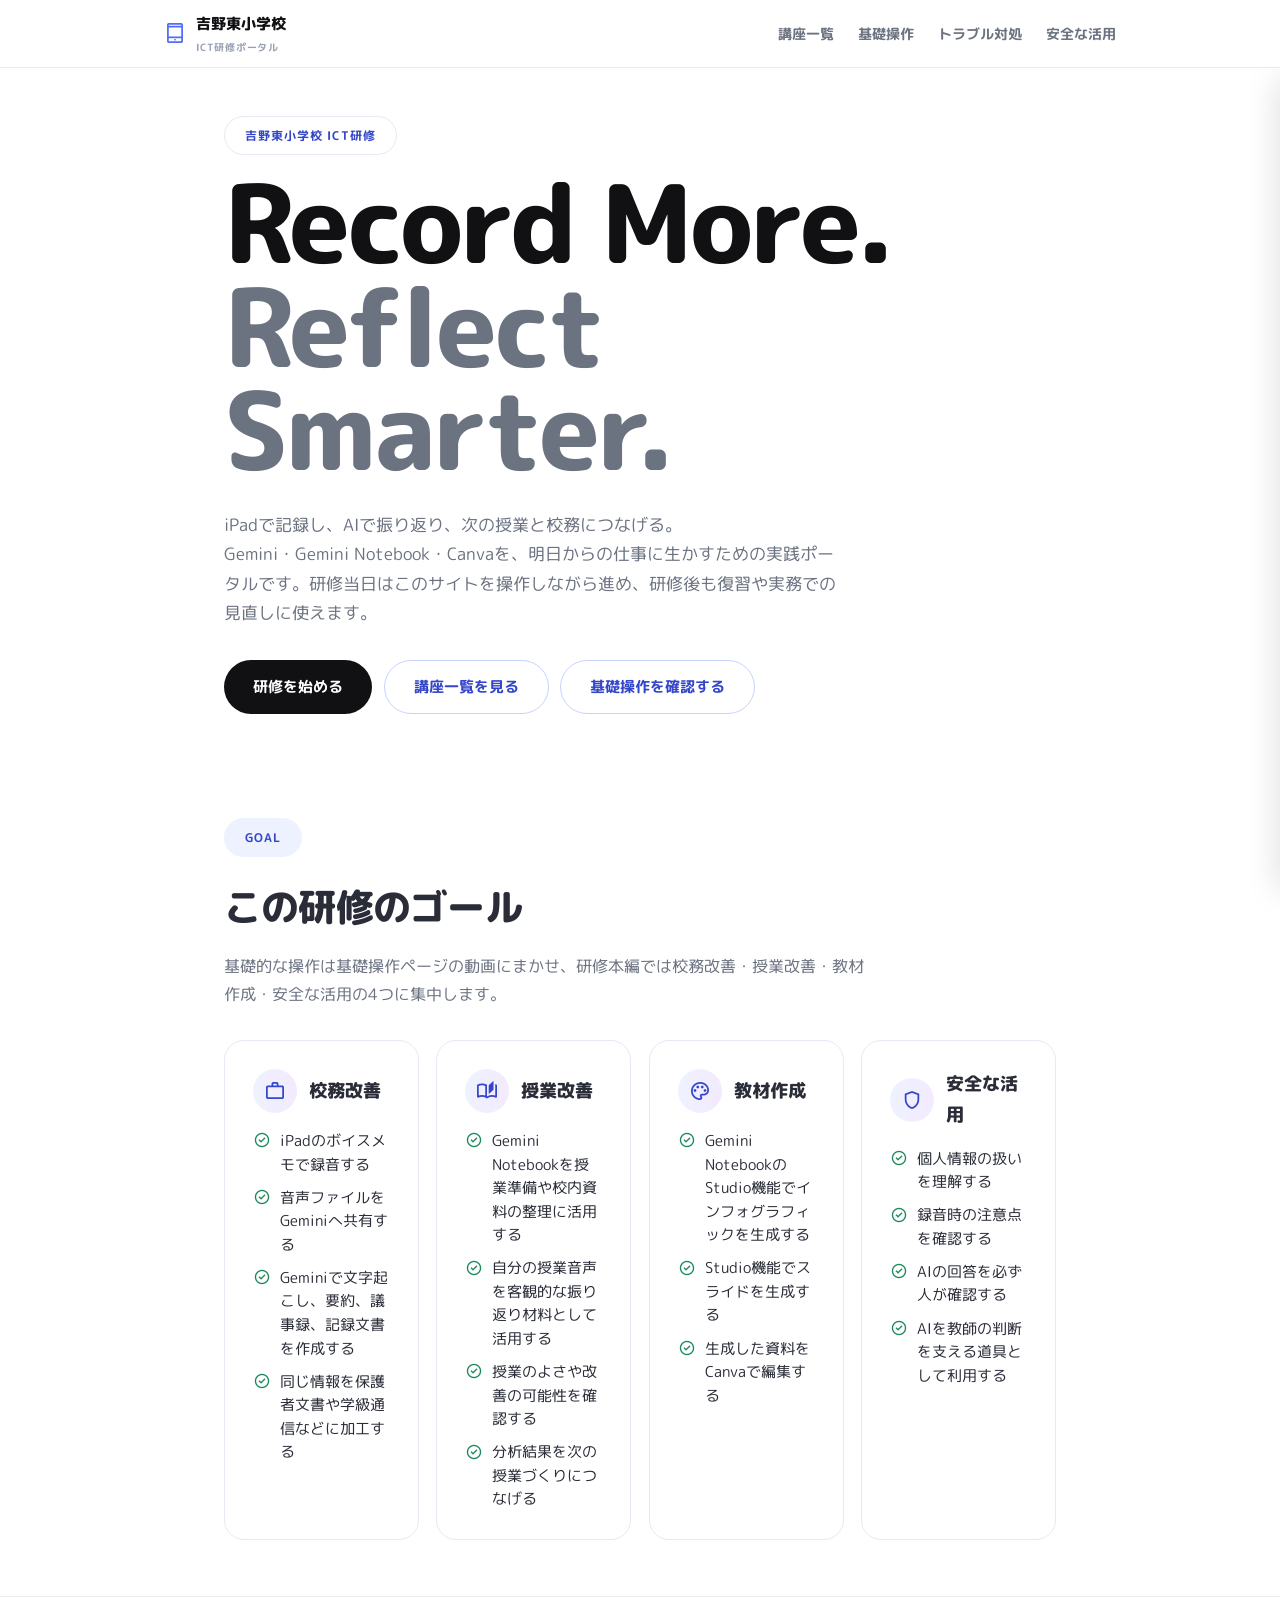
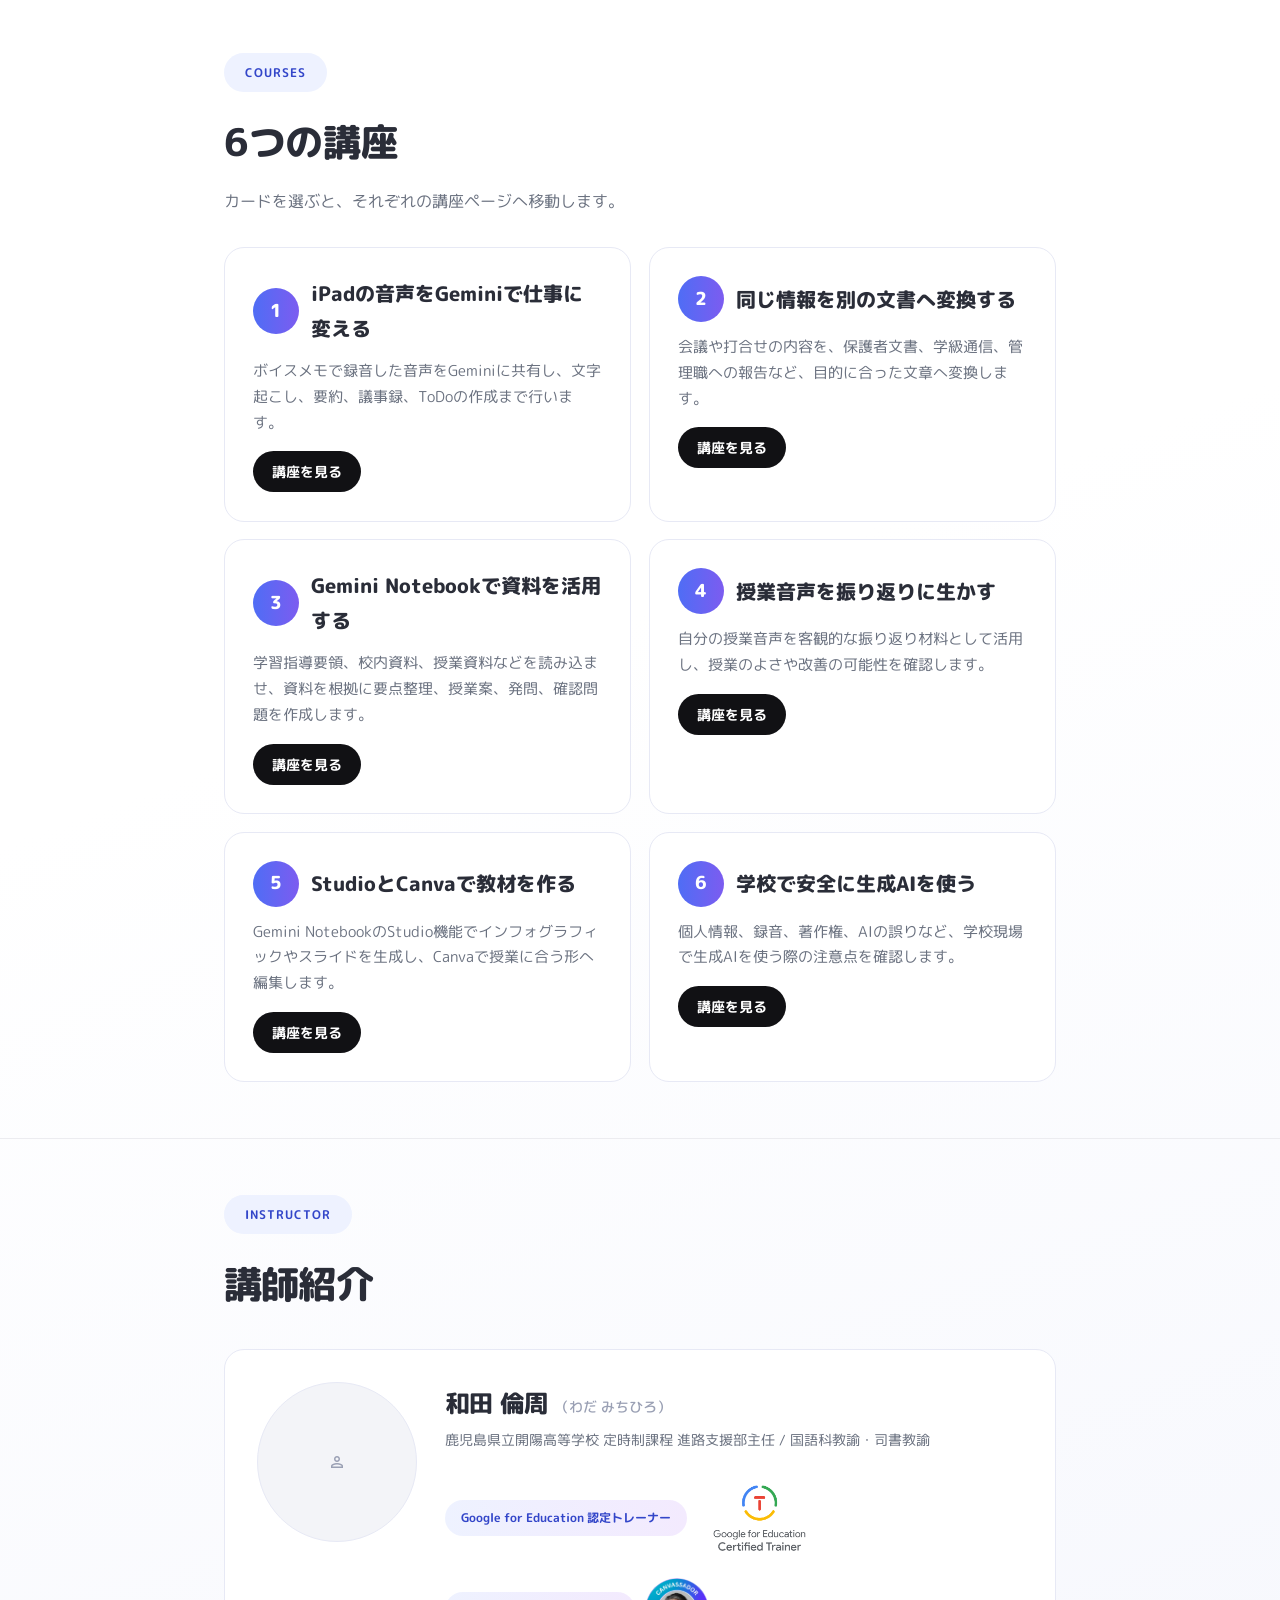
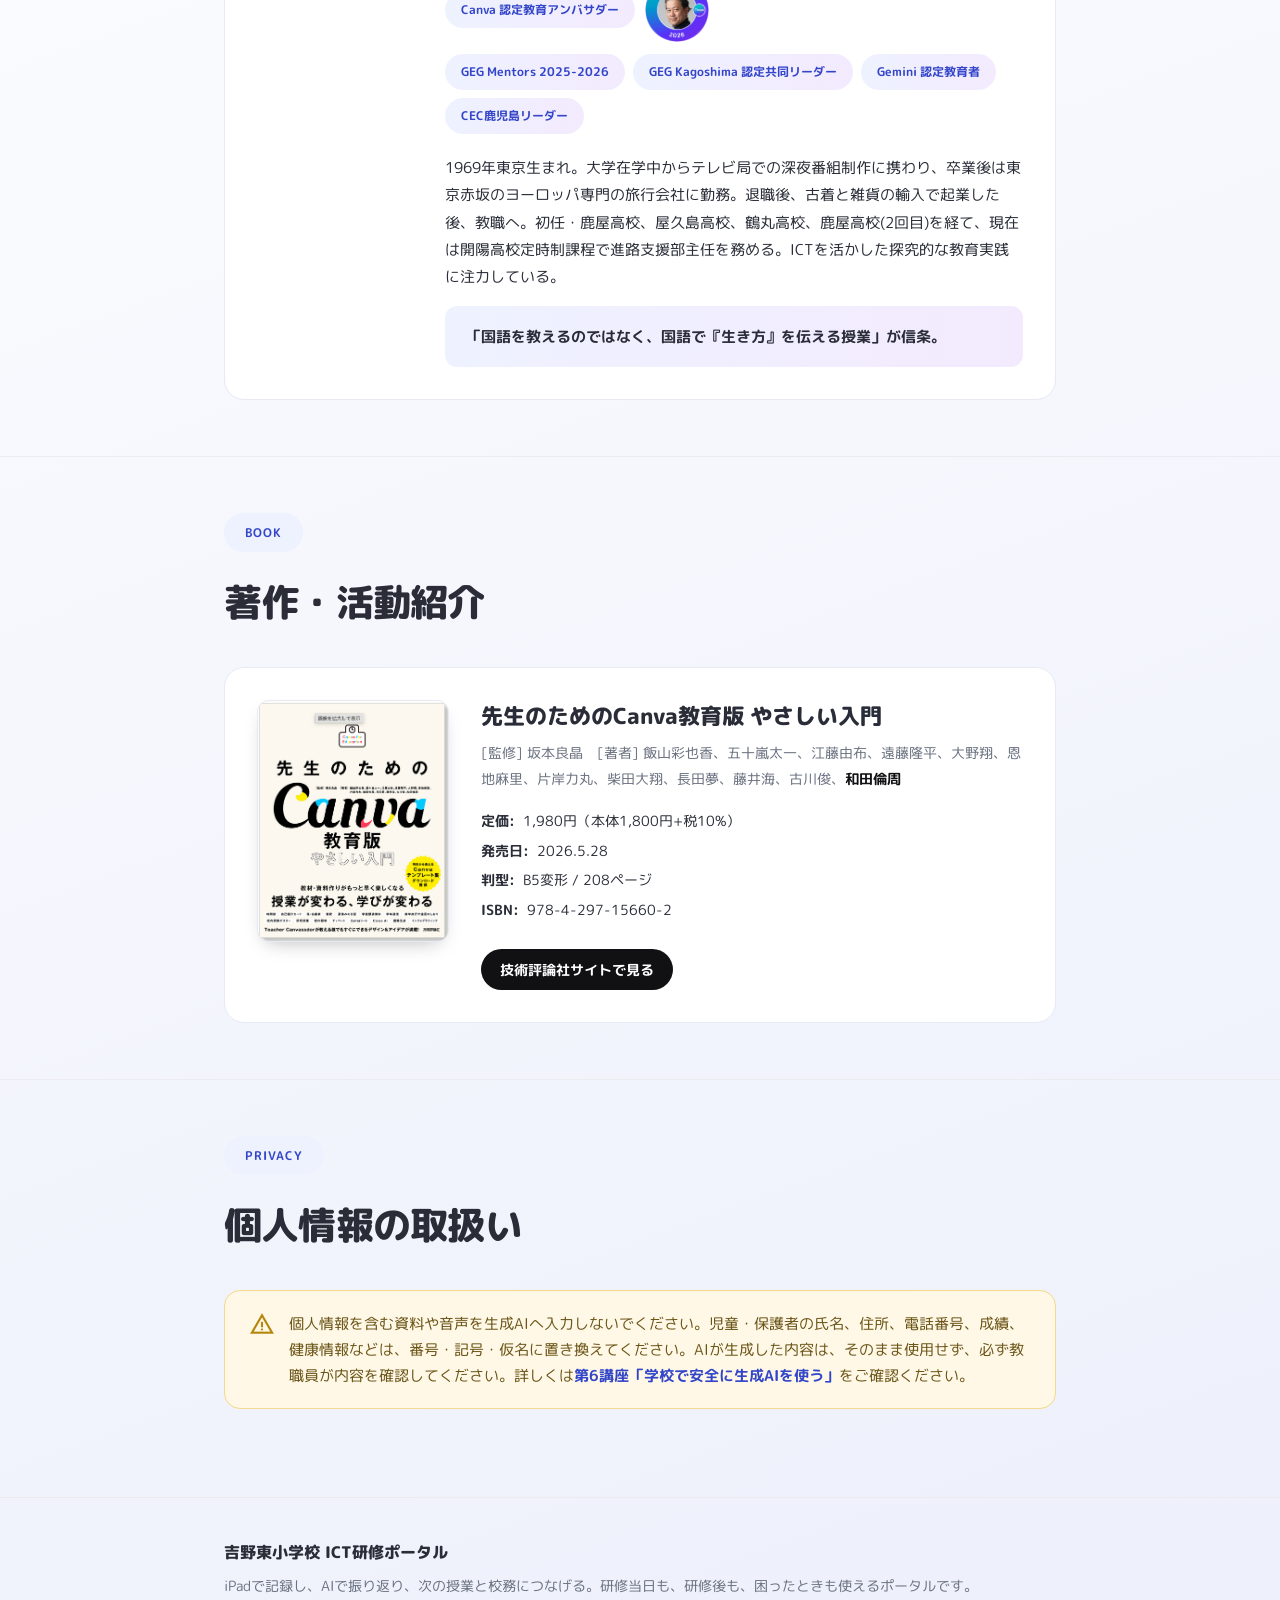
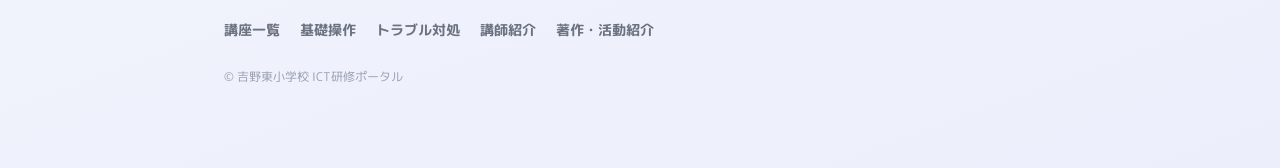
==== commit 3a33f0ec: "v6" ====
--- a/index.html
+++ b/index.html
@@ -135,7 +135,7 @@
       <div class="section-head">
         <p class="badge badge-solid">Courses</p>
         <h2 class="section-title">6つの講座</h2>
-        <p class="section-lead">カードを選ぶと、それぞれの講座ページへ移動します。番号の順に進めても、必要な講座だけを選んでも構いません。</p>
+        <p class="section-lead">カードを選ぶと、それぞれの講座ページへ移動します。</p>
       </div>
       <div class="grid grid-2">
         <a href="courses/01-voice-gemini.html" class="card card-hover course-card">
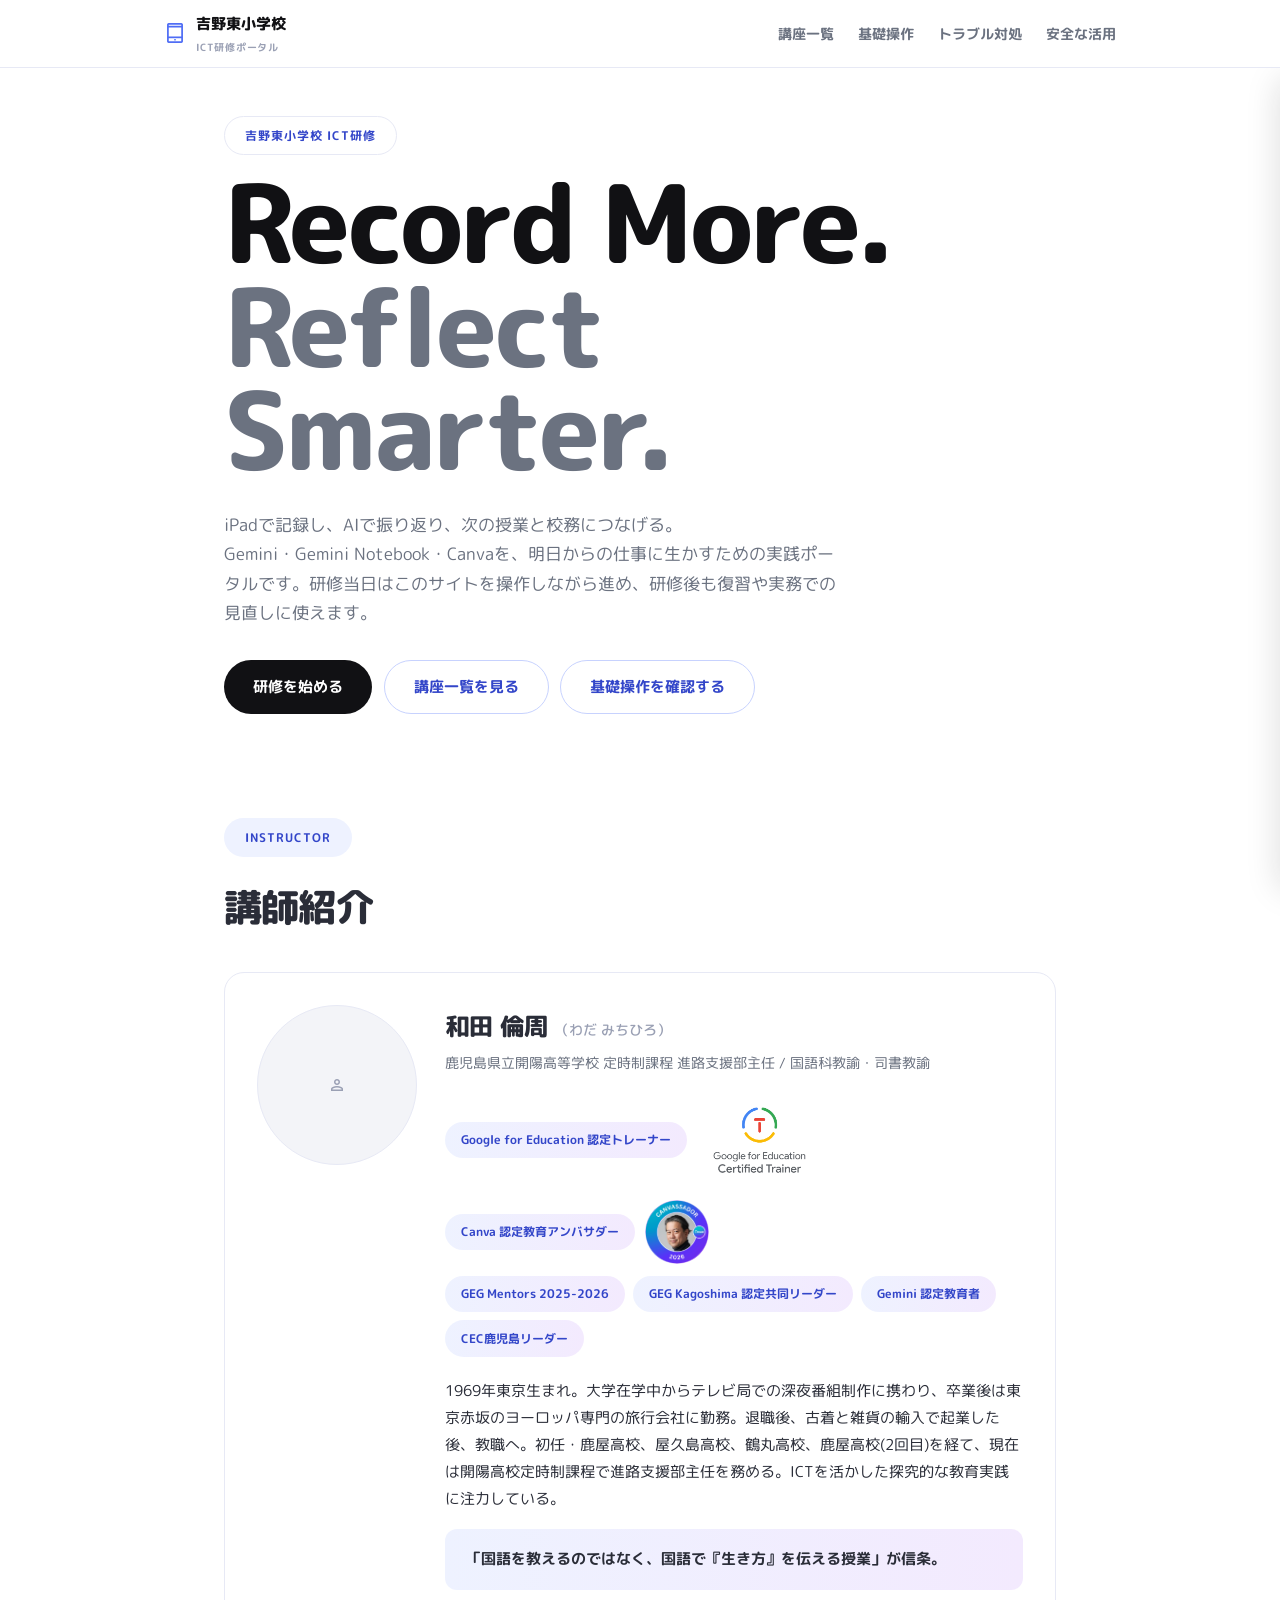
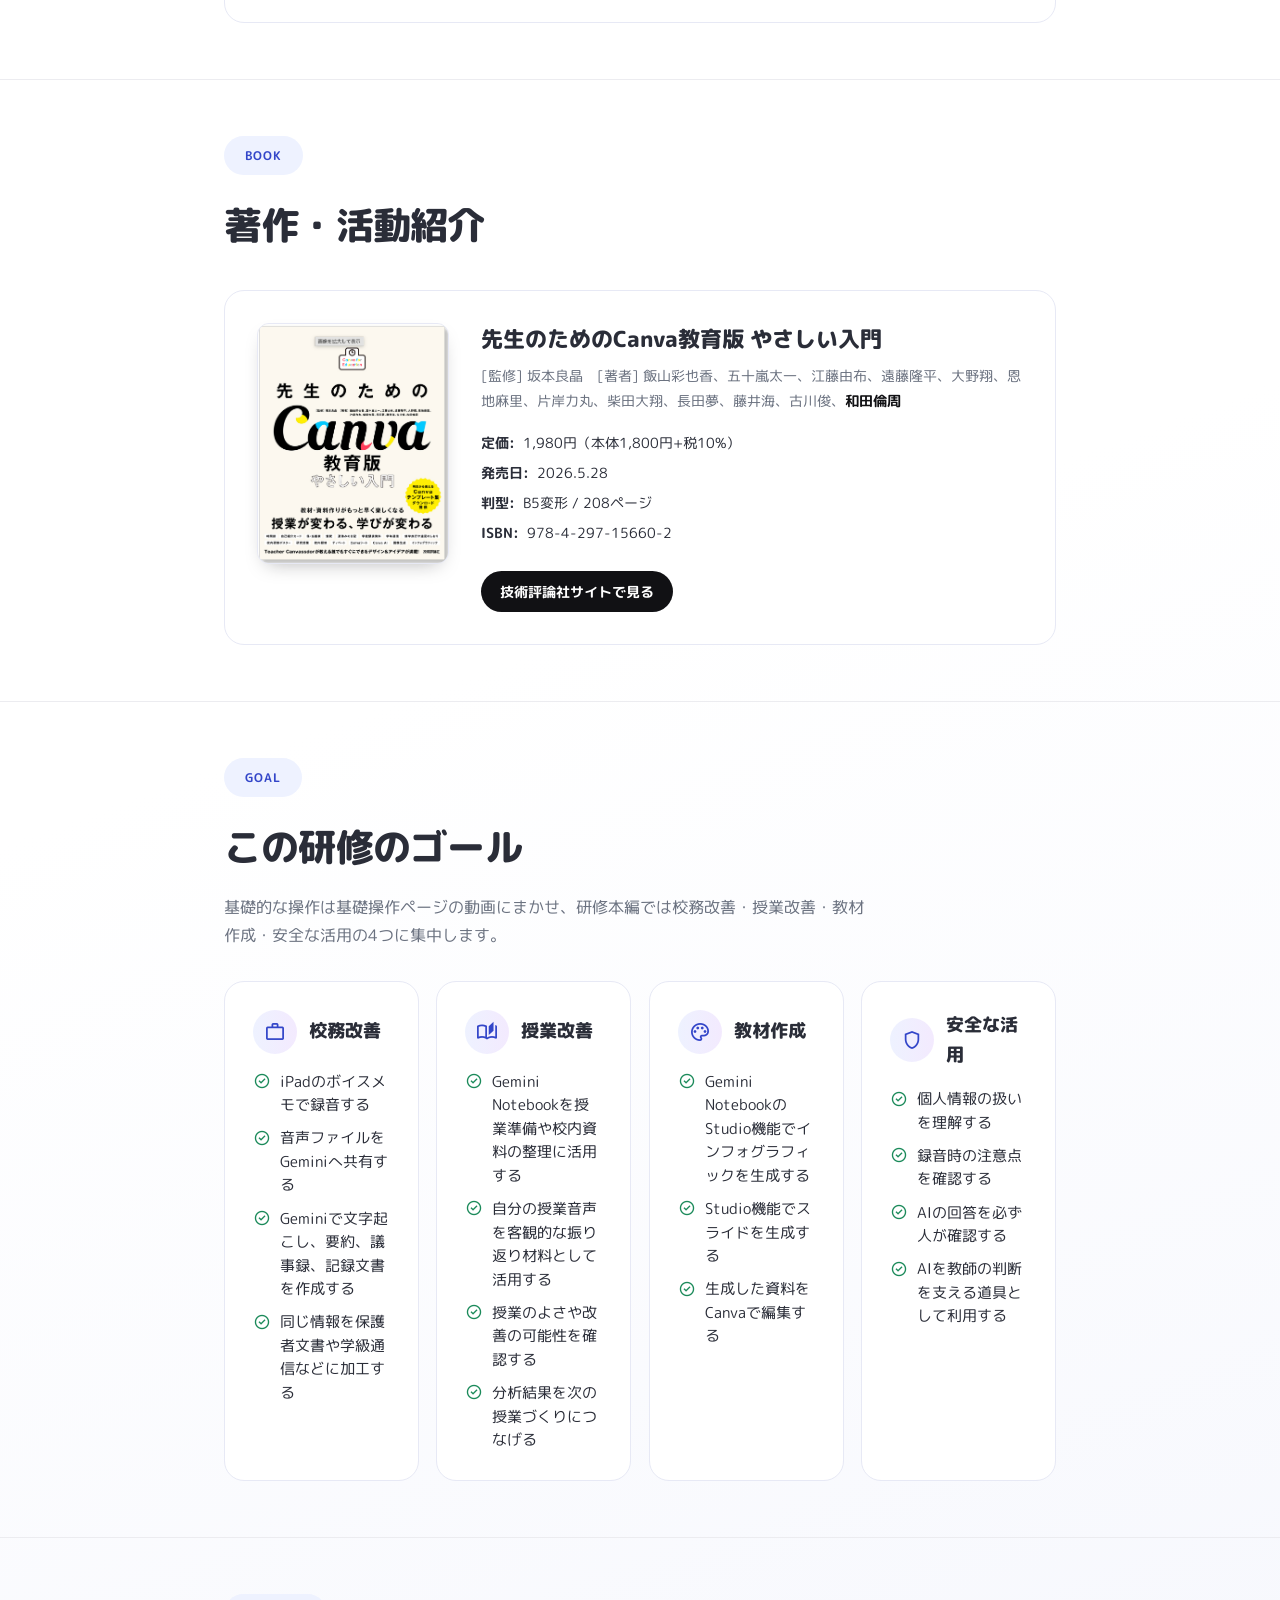
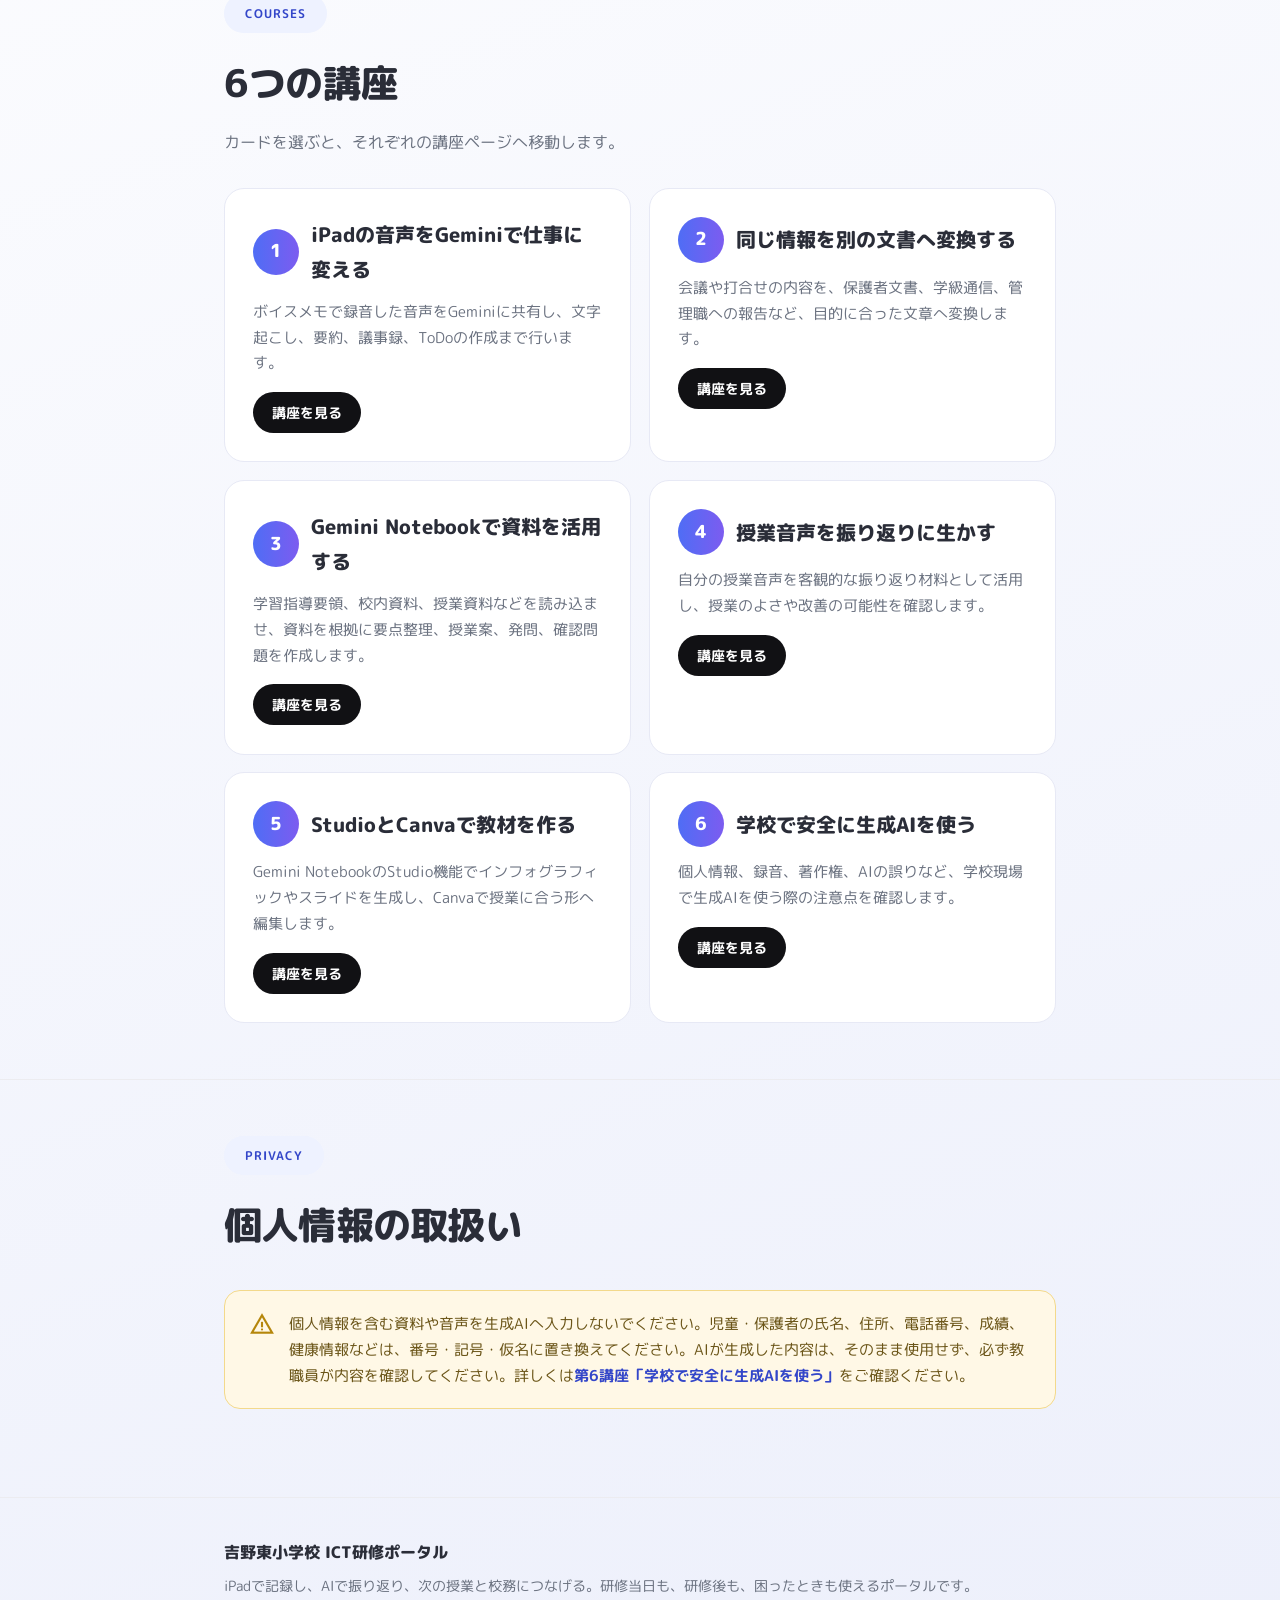
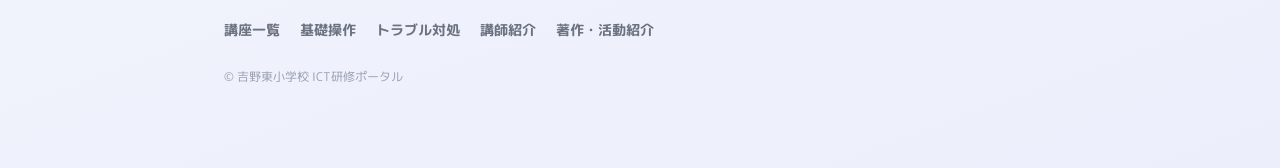
==== commit efdca0f7: "講師紹介ならべかえ" ====
--- a/index.html
+++ b/index.html
@@ -65,127 +65,6 @@
         <a href="#courses" class="btn btn-primary">研修を始める</a>
         <a href="#courses" class="btn btn-outline">講座一覧を見る</a>
         <a href="guides/basic-operation.html" class="btn btn-outline">基礎操作を確認する</a>
-      </div>
-    </div>
-  </section>
-
-  <!-- ===== この研修のゴール ===== -->
-  <section class="block">
-    <div class="wrap">
-      <div class="section-head">
-        <p class="badge badge-solid">Goal</p>
-        <h2 class="section-title">この研修のゴール</h2>
-        <p class="section-lead">基礎的な操作は基礎操作ページの動画にまかせ、研修本編では校務改善・授業改善・教材作成・安全な活用の4つに集中します。</p>
-      </div>
-      <div class="grid grid-4">
-        <div class="card card-hover goal-card">
-          <div class="goal-card-head">
-            <span class="material-symbols-outlined" aria-hidden="true">work</span>
-            <h3>校務改善</h3>
-          </div>
-          <ul class="goal-list">
-            <li><span class="material-symbols-outlined" aria-hidden="true">check_circle</span>iPadのボイスメモで録音する</li>
-            <li><span class="material-symbols-outlined" aria-hidden="true">check_circle</span>音声ファイルをGeminiへ共有する</li>
-            <li><span class="material-symbols-outlined" aria-hidden="true">check_circle</span>Geminiで文字起こし、要約、議事録、記録文書を作成する</li>
-            <li><span class="material-symbols-outlined" aria-hidden="true">check_circle</span>同じ情報を保護者文書や学級通信などに加工する</li>
-          </ul>
-        </div>
-        <div class="card card-hover goal-card">
-          <div class="goal-card-head">
-            <span class="material-symbols-outlined" aria-hidden="true">auto_stories</span>
-            <h3>授業改善</h3>
-          </div>
-          <ul class="goal-list">
-            <li><span class="material-symbols-outlined" aria-hidden="true">check_circle</span>Gemini Notebookを授業準備や校内資料の整理に活用する</li>
-            <li><span class="material-symbols-outlined" aria-hidden="true">check_circle</span>自分の授業音声を客観的な振り返り材料として活用する</li>
-            <li><span class="material-symbols-outlined" aria-hidden="true">check_circle</span>授業のよさや改善の可能性を確認する</li>
-            <li><span class="material-symbols-outlined" aria-hidden="true">check_circle</span>分析結果を次の授業づくりにつなげる</li>
-          </ul>
-        </div>
-        <div class="card card-hover goal-card">
-          <div class="goal-card-head">
-            <span class="material-symbols-outlined" aria-hidden="true">palette</span>
-            <h3>教材作成</h3>
-          </div>
-          <ul class="goal-list">
-            <li><span class="material-symbols-outlined" aria-hidden="true">check_circle</span>Gemini NotebookのStudio機能でインフォグラフィックを生成する</li>
-            <li><span class="material-symbols-outlined" aria-hidden="true">check_circle</span>Studio機能でスライドを生成する</li>
-            <li><span class="material-symbols-outlined" aria-hidden="true">check_circle</span>生成した資料をCanvaで編集する</li>
-          </ul>
-        </div>
-        <div class="card card-hover goal-card">
-          <div class="goal-card-head">
-            <span class="material-symbols-outlined" aria-hidden="true">shield</span>
-            <h3>安全な活用</h3>
-          </div>
-          <ul class="goal-list">
-            <li><span class="material-symbols-outlined" aria-hidden="true">check_circle</span>個人情報の扱いを理解する</li>
-            <li><span class="material-symbols-outlined" aria-hidden="true">check_circle</span>録音時の注意点を確認する</li>
-            <li><span class="material-symbols-outlined" aria-hidden="true">check_circle</span>AIの回答を必ず人が確認する</li>
-            <li><span class="material-symbols-outlined" aria-hidden="true">check_circle</span>AIを教師の判断を支える道具として利用する</li>
-          </ul>
-        </div>
-      </div>
-    </div>
-  </section>
-
-  <!-- ===== 講座一覧 ===== -->
-  <section id="courses" class="block">
-    <div class="wrap">
-      <div class="section-head">
-        <p class="badge badge-solid">Courses</p>
-        <h2 class="section-title">6つの講座</h2>
-        <p class="section-lead">カードを選ぶと、それぞれの講座ページへ移動します。</p>
-      </div>
-      <div class="grid grid-2">
-        <a href="courses/01-voice-gemini.html" class="card card-hover course-card">
-          <div class="course-card-top">
-            <div class="course-num">1</div>
-            <h3>iPadの音声をGeminiで仕事に変える</h3>
-          </div>
-          <p class="desc">ボイスメモで録音した音声をGeminiに共有し、文字起こし、要約、議事録、ToDoの作成まで行います。</p>
-          <span class="btn btn-primary btn-sm">講座を見る</span>
-        </a>
-        <a href="courses/02-document-transform.html" class="card card-hover course-card">
-          <div class="course-card-top">
-            <div class="course-num">2</div>
-            <h3>同じ情報を別の文書へ変換する</h3>
-          </div>
-          <p class="desc">会議や打合せの内容を、保護者文書、学級通信、管理職への報告など、目的に合った文章へ変換します。</p>
-          <span class="btn btn-primary btn-sm">講座を見る</span>
-        </a>
-        <a href="courses/03-gemini-notebook.html" class="card card-hover course-card">
-          <div class="course-card-top">
-            <div class="course-num">3</div>
-            <h3>Gemini Notebookで資料を活用する</h3>
-          </div>
-          <p class="desc">学習指導要領、校内資料、授業資料などを読み込ませ、資料を根拠に要点整理、授業案、発問、確認問題を作成します。</p>
-          <span class="btn btn-primary btn-sm">講座を見る</span>
-        </a>
-        <a href="courses/04-lesson-reflection.html" class="card card-hover course-card">
-          <div class="course-card-top">
-            <div class="course-num">4</div>
-            <h3>授業音声を振り返りに生かす</h3>
-          </div>
-          <p class="desc">自分の授業音声を客観的な振り返り材料として活用し、授業のよさや改善の可能性を確認します。</p>
-          <span class="btn btn-primary btn-sm">講座を見る</span>
-        </a>
-        <a href="courses/05-studio-canva.html" class="card card-hover course-card">
-          <div class="course-card-top">
-            <div class="course-num">5</div>
-            <h3>StudioとCanvaで教材を作る</h3>
-          </div>
-          <p class="desc">Gemini NotebookのStudio機能でインフォグラフィックやスライドを生成し、Canvaで授業に合う形へ編集します。</p>
-          <span class="btn btn-primary btn-sm">講座を見る</span>
-        </a>
-        <a href="courses/06-safety.html" class="card card-hover course-card">
-          <div class="course-card-top">
-            <div class="course-num">6</div>
-            <h3>学校で安全に生成AIを使う</h3>
-          </div>
-          <p class="desc">個人情報、録音、著作権、AIの誤りなど、学校現場で生成AIを使う際の注意点を確認します。</p>
-          <span class="btn btn-primary btn-sm">講座を見る</span>
-        </a>
       </div>
     </div>
   </section>
@@ -276,6 +155,127 @@
   </section>
   <!-- 著作情報：ここまで -->
 
+  <!-- ===== この研修のゴール ===== -->
+  <section class="block">
+    <div class="wrap">
+      <div class="section-head">
+        <p class="badge badge-solid">Goal</p>
+        <h2 class="section-title">この研修のゴール</h2>
+        <p class="section-lead">基礎的な操作は基礎操作ページの動画にまかせ、研修本編では校務改善・授業改善・教材作成・安全な活用の4つに集中します。</p>
+      </div>
+      <div class="grid grid-4">
+        <div class="card card-hover goal-card">
+          <div class="goal-card-head">
+            <span class="material-symbols-outlined" aria-hidden="true">work</span>
+            <h3>校務改善</h3>
+          </div>
+          <ul class="goal-list">
+            <li><span class="material-symbols-outlined" aria-hidden="true">check_circle</span>iPadのボイスメモで録音する</li>
+            <li><span class="material-symbols-outlined" aria-hidden="true">check_circle</span>音声ファイルをGeminiへ共有する</li>
+            <li><span class="material-symbols-outlined" aria-hidden="true">check_circle</span>Geminiで文字起こし、要約、議事録、記録文書を作成する</li>
+            <li><span class="material-symbols-outlined" aria-hidden="true">check_circle</span>同じ情報を保護者文書や学級通信などに加工する</li>
+          </ul>
+        </div>
+        <div class="card card-hover goal-card">
+          <div class="goal-card-head">
+            <span class="material-symbols-outlined" aria-hidden="true">auto_stories</span>
+            <h3>授業改善</h3>
+          </div>
+          <ul class="goal-list">
+            <li><span class="material-symbols-outlined" aria-hidden="true">check_circle</span>Gemini Notebookを授業準備や校内資料の整理に活用する</li>
+            <li><span class="material-symbols-outlined" aria-hidden="true">check_circle</span>自分の授業音声を客観的な振り返り材料として活用する</li>
+            <li><span class="material-symbols-outlined" aria-hidden="true">check_circle</span>授業のよさや改善の可能性を確認する</li>
+            <li><span class="material-symbols-outlined" aria-hidden="true">check_circle</span>分析結果を次の授業づくりにつなげる</li>
+          </ul>
+        </div>
+        <div class="card card-hover goal-card">
+          <div class="goal-card-head">
+            <span class="material-symbols-outlined" aria-hidden="true">palette</span>
+            <h3>教材作成</h3>
+          </div>
+          <ul class="goal-list">
+            <li><span class="material-symbols-outlined" aria-hidden="true">check_circle</span>Gemini NotebookのStudio機能でインフォグラフィックを生成する</li>
+            <li><span class="material-symbols-outlined" aria-hidden="true">check_circle</span>Studio機能でスライドを生成する</li>
+            <li><span class="material-symbols-outlined" aria-hidden="true">check_circle</span>生成した資料をCanvaで編集する</li>
+          </ul>
+        </div>
+        <div class="card card-hover goal-card">
+          <div class="goal-card-head">
+            <span class="material-symbols-outlined" aria-hidden="true">shield</span>
+            <h3>安全な活用</h3>
+          </div>
+          <ul class="goal-list">
+            <li><span class="material-symbols-outlined" aria-hidden="true">check_circle</span>個人情報の扱いを理解する</li>
+            <li><span class="material-symbols-outlined" aria-hidden="true">check_circle</span>録音時の注意点を確認する</li>
+            <li><span class="material-symbols-outlined" aria-hidden="true">check_circle</span>AIの回答を必ず人が確認する</li>
+            <li><span class="material-symbols-outlined" aria-hidden="true">check_circle</span>AIを教師の判断を支える道具として利用する</li>
+          </ul>
+        </div>
+      </div>
+    </div>
+  </section>
+
+  <!-- ===== 講座一覧 ===== -->
+  <section id="courses" class="block">
+    <div class="wrap">
+      <div class="section-head">
+        <p class="badge badge-solid">Courses</p>
+        <h2 class="section-title">6つの講座</h2>
+        <p class="section-lead">カードを選ぶと、それぞれの講座ページへ移動します。</p>
+      </div>
+      <div class="grid grid-2">
+        <a href="courses/01-voice-gemini.html" class="card card-hover course-card">
+          <div class="course-card-top">
+            <div class="course-num">1</div>
+            <h3>iPadの音声をGeminiで仕事に変える</h3>
+          </div>
+          <p class="desc">ボイスメモで録音した音声をGeminiに共有し、文字起こし、要約、議事録、ToDoの作成まで行います。</p>
+          <span class="btn btn-primary btn-sm">講座を見る</span>
+        </a>
+        <a href="courses/02-document-transform.html" class="card card-hover course-card">
+          <div class="course-card-top">
+            <div class="course-num">2</div>
+            <h3>同じ情報を別の文書へ変換する</h3>
+          </div>
+          <p class="desc">会議や打合せの内容を、保護者文書、学級通信、管理職への報告など、目的に合った文章へ変換します。</p>
+          <span class="btn btn-primary btn-sm">講座を見る</span>
+        </a>
+        <a href="courses/03-gemini-notebook.html" class="card card-hover course-card">
+          <div class="course-card-top">
+            <div class="course-num">3</div>
+            <h3>Gemini Notebookで資料を活用する</h3>
+          </div>
+          <p class="desc">学習指導要領、校内資料、授業資料などを読み込ませ、資料を根拠に要点整理、授業案、発問、確認問題を作成します。</p>
+          <span class="btn btn-primary btn-sm">講座を見る</span>
+        </a>
+        <a href="courses/04-lesson-reflection.html" class="card card-hover course-card">
+          <div class="course-card-top">
+            <div class="course-num">4</div>
+            <h3>授業音声を振り返りに生かす</h3>
+          </div>
+          <p class="desc">自分の授業音声を客観的な振り返り材料として活用し、授業のよさや改善の可能性を確認します。</p>
+          <span class="btn btn-primary btn-sm">講座を見る</span>
+        </a>
+        <a href="courses/05-studio-canva.html" class="card card-hover course-card">
+          <div class="course-card-top">
+            <div class="course-num">5</div>
+            <h3>StudioとCanvaで教材を作る</h3>
+          </div>
+          <p class="desc">Gemini NotebookのStudio機能でインフォグラフィックやスライドを生成し、Canvaで授業に合う形へ編集します。</p>
+          <span class="btn btn-primary btn-sm">講座を見る</span>
+        </a>
+        <a href="courses/06-safety.html" class="card card-hover course-card">
+          <div class="course-card-top">
+            <div class="course-num">6</div>
+            <h3>学校で安全に生成AIを使う</h3>
+          </div>
+          <p class="desc">個人情報、録音、著作権、AIの誤りなど、学校現場で生成AIを使う際の注意点を確認します。</p>
+          <span class="btn btn-primary btn-sm">講座を見る</span>
+        </a>
+      </div>
+    </div>
+  </section>
+
   <!-- ===== 個人情報の取扱い ===== -->
   <section class="block">
     <div class="wrap">
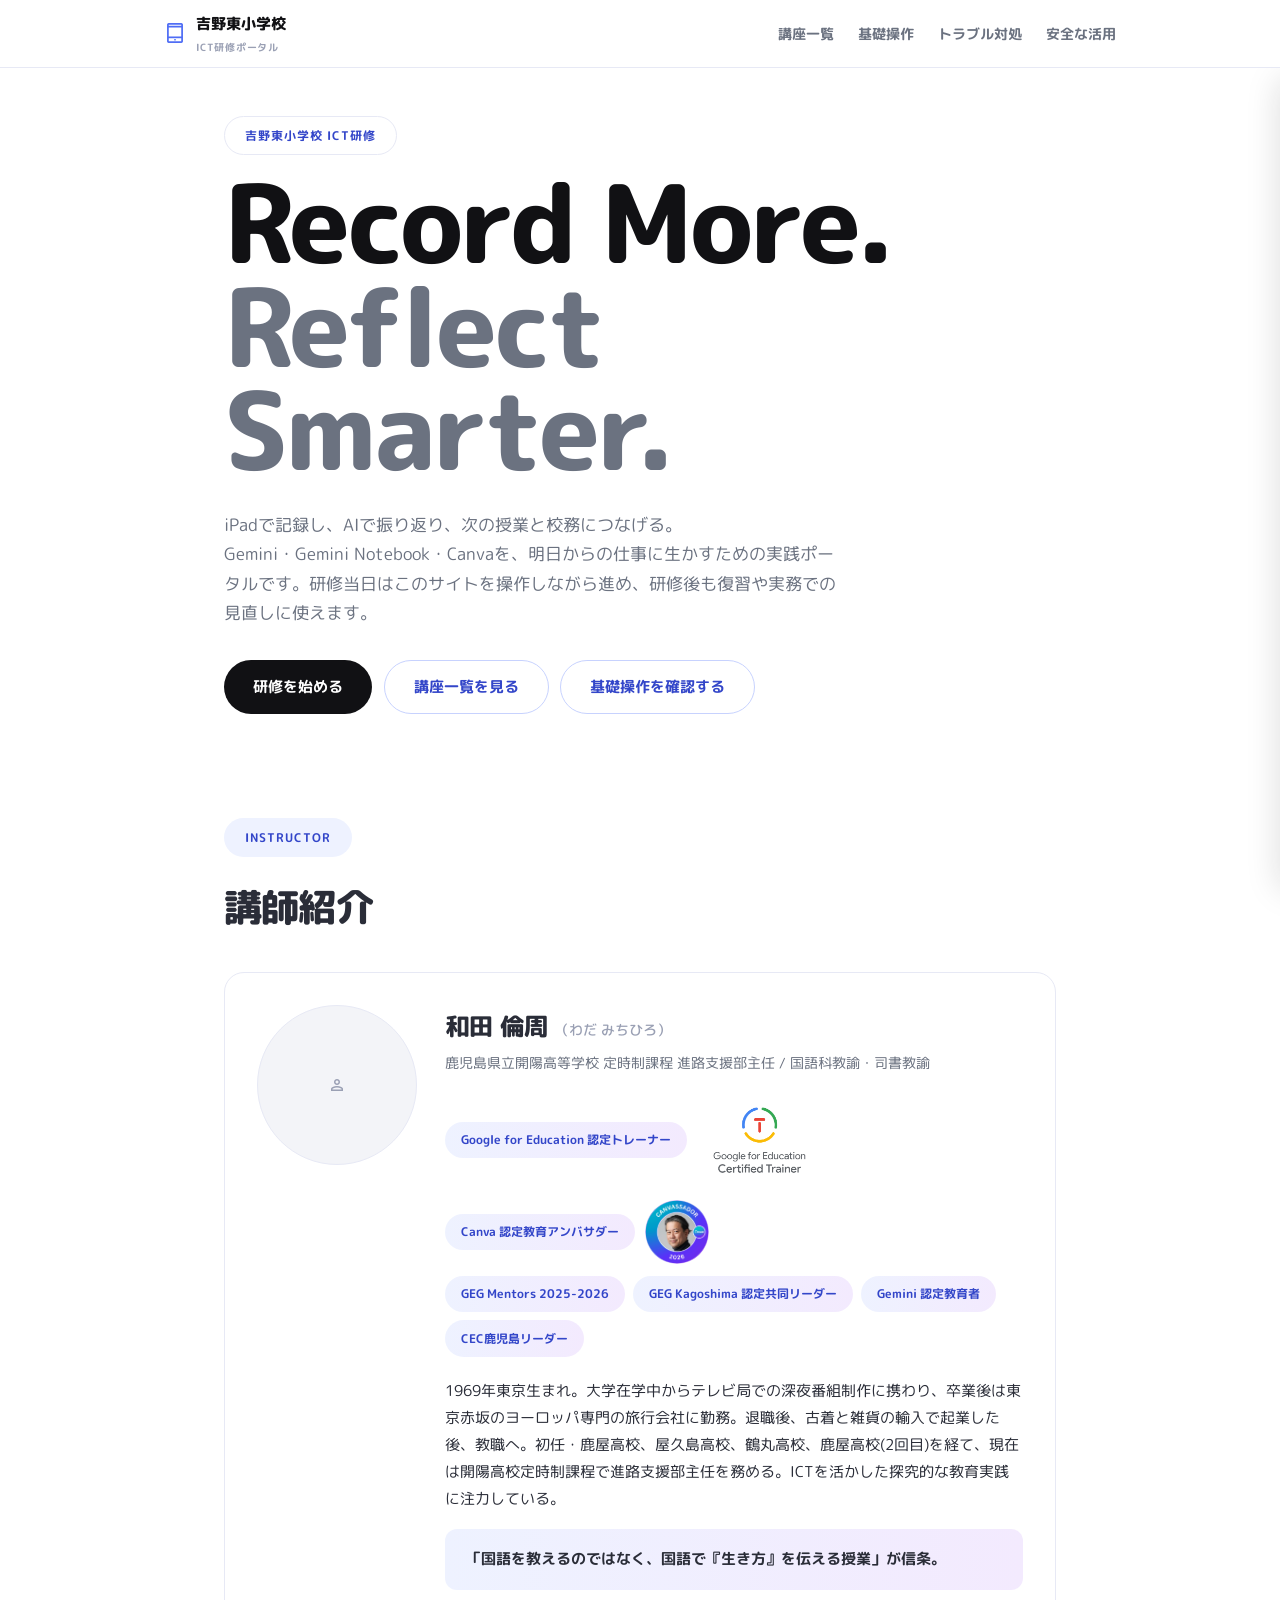
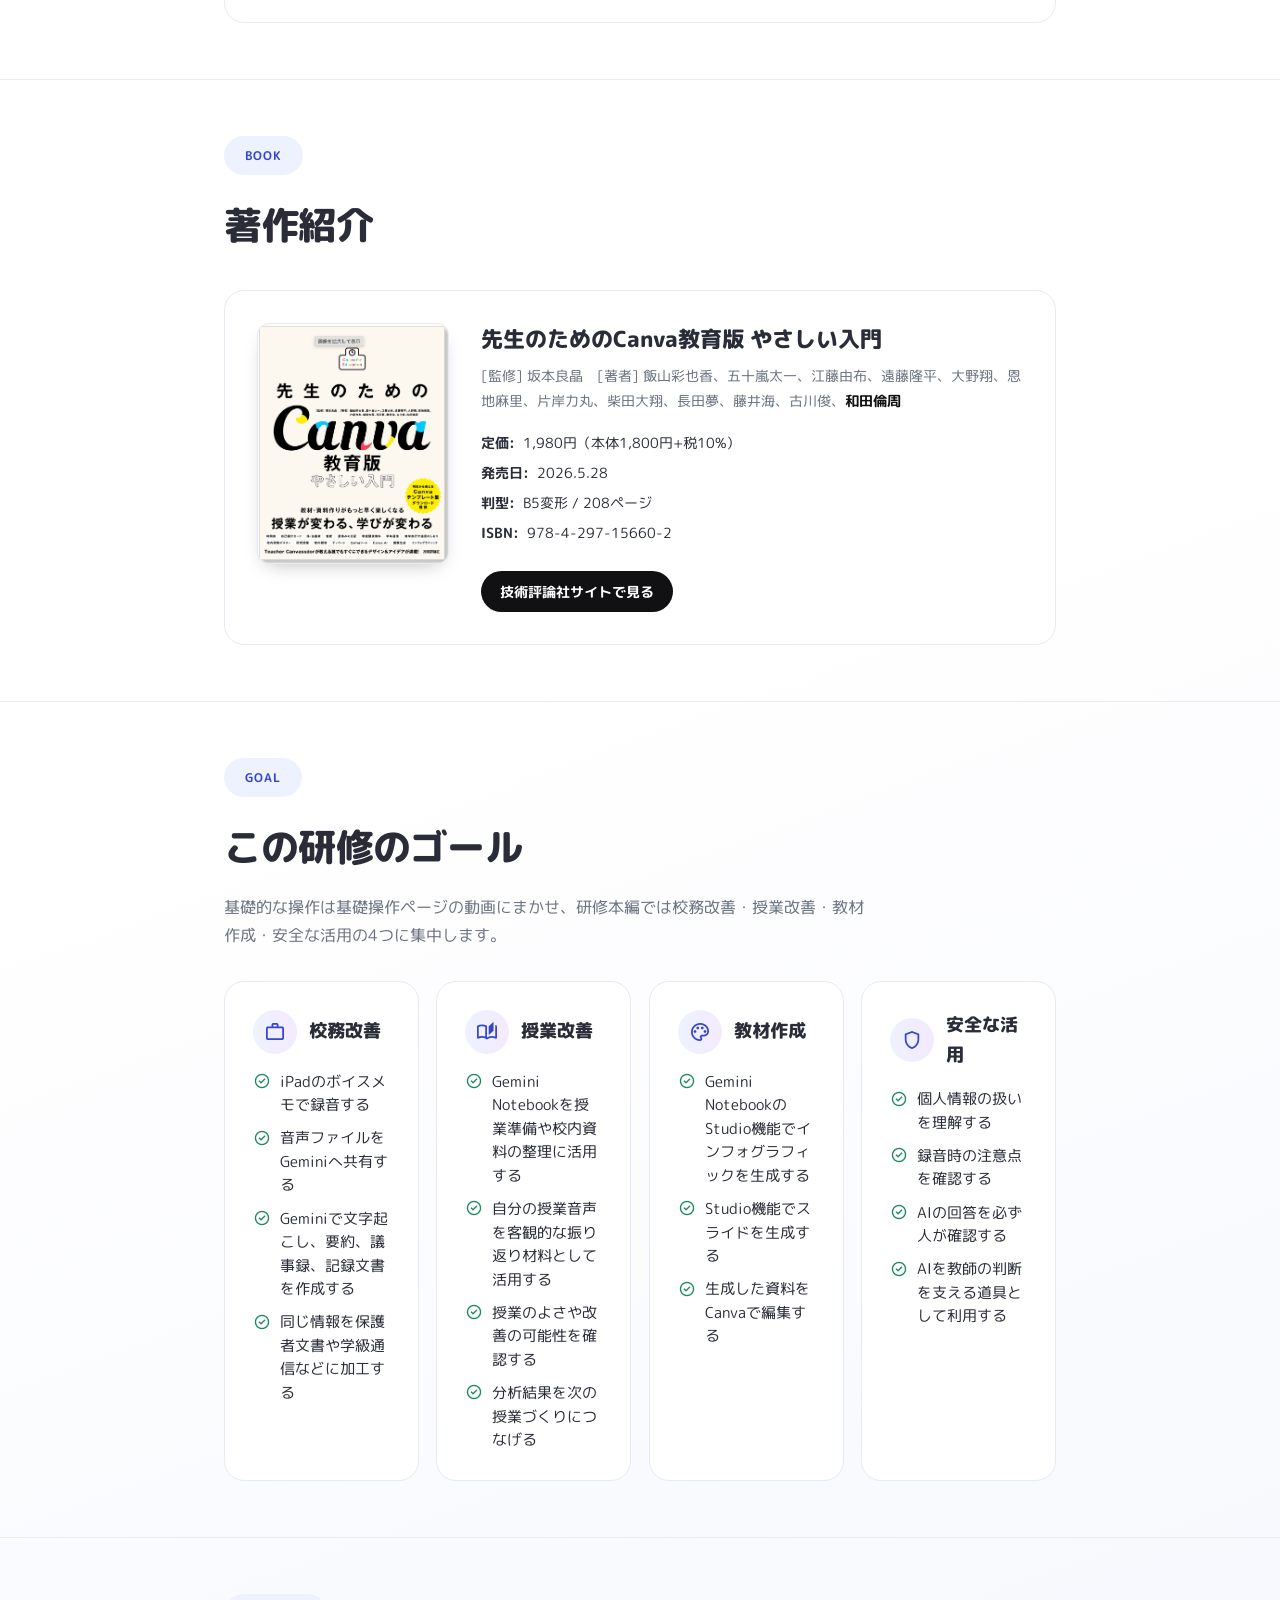
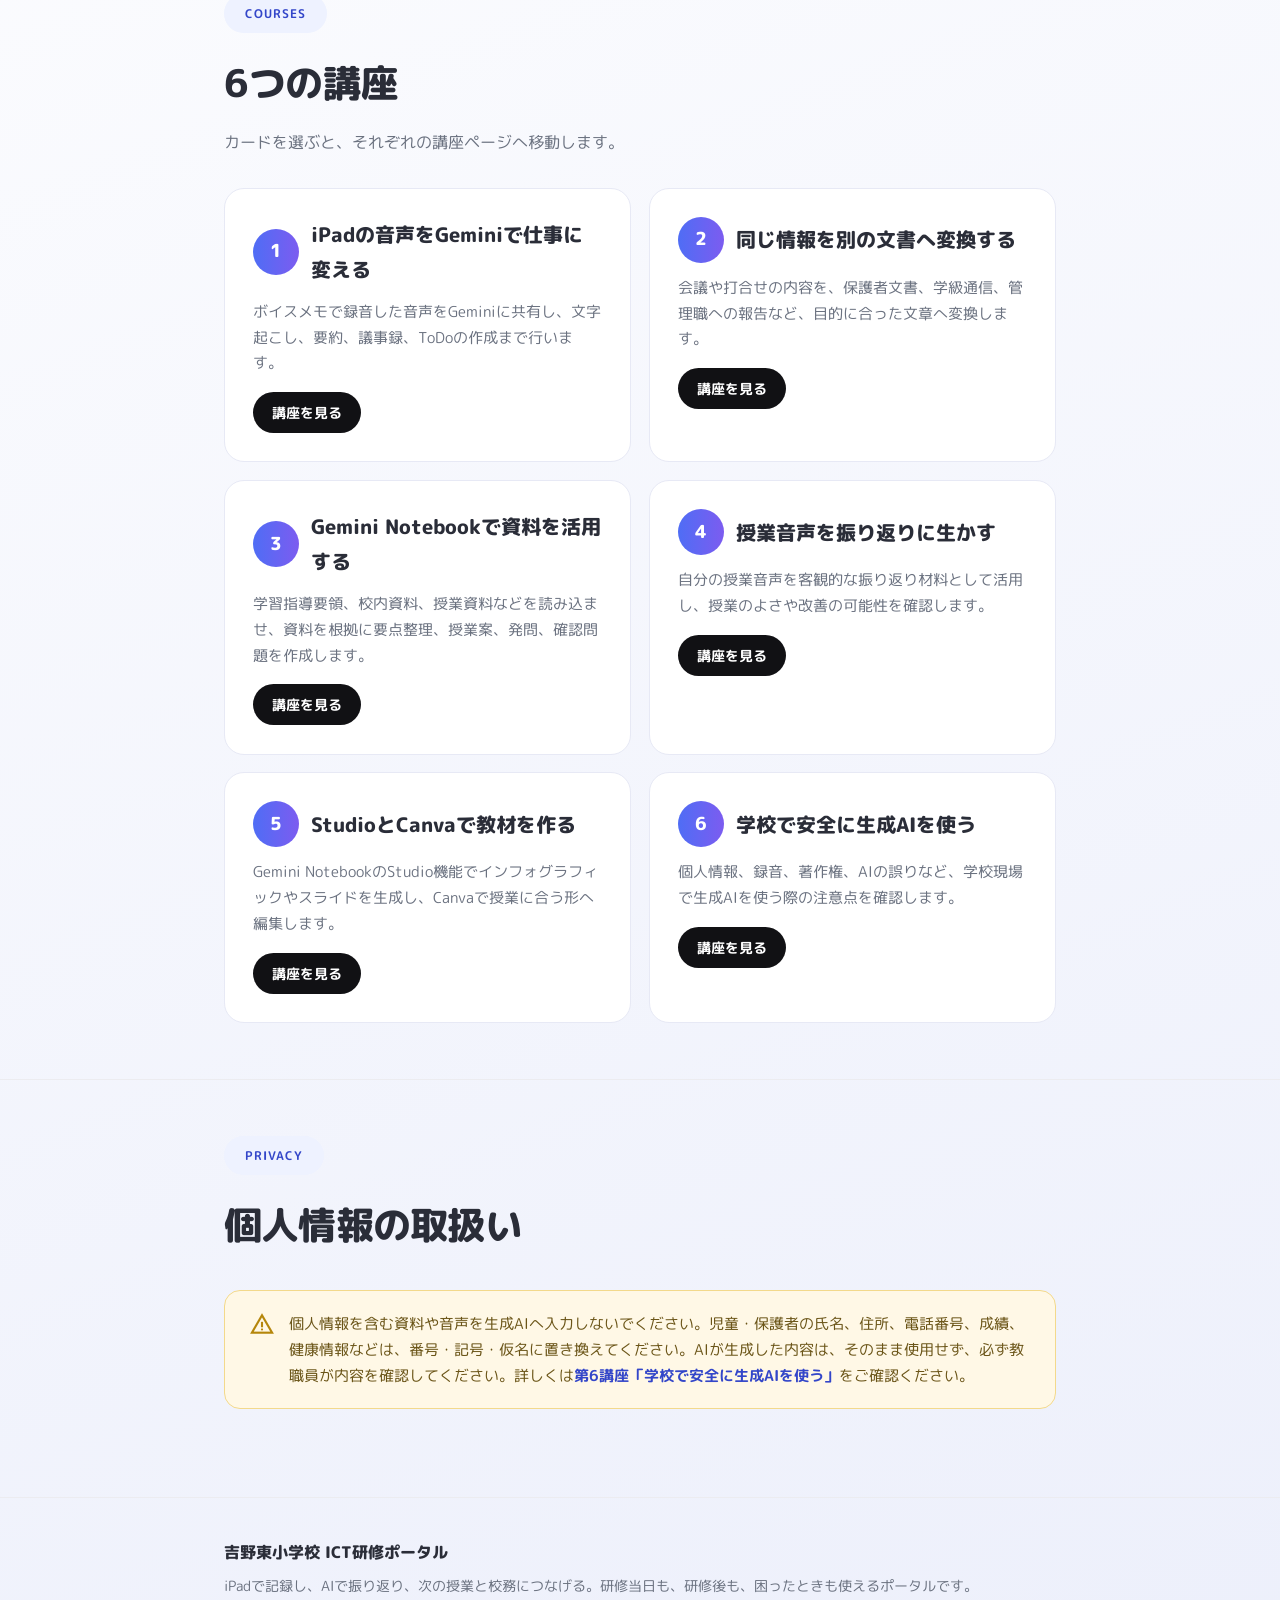
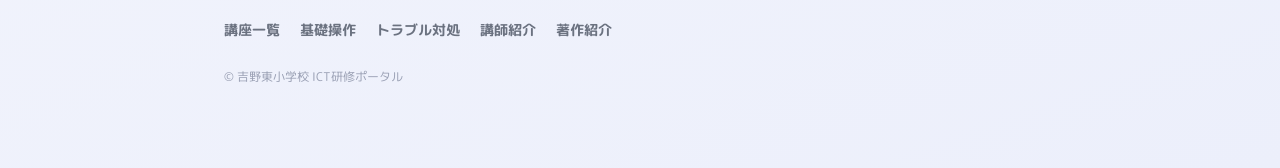
==== commit b55e5204: "著作表記修正" ====
--- a/index.html
+++ b/index.html
@@ -50,7 +50,7 @@
     <a href="index.html"><span class="material-symbols-outlined" aria-hidden="true">home</span>トップ</a>
     <a href="index.html#courses"><span class="material-symbols-outlined" aria-hidden="true">school</span>講座一覧</a>
     <a href="index.html#instructor"><span class="material-symbols-outlined" aria-hidden="true">person</span>講師紹介</a>
-    <a href="index.html#book"><span class="material-symbols-outlined" aria-hidden="true">menu_book</span>著作・活動紹介</a>
+    <a href="index.html#book"><span class="material-symbols-outlined" aria-hidden="true">menu_book</span>著作紹介</a>
     <a href="guides/basic-operation.html"><span class="material-symbols-outlined" aria-hidden="true">play_circle</span>基礎操作を確認する</a>
     <a href="guides/troubleshooting.html"><span class="material-symbols-outlined" aria-hidden="true">build</span>トラブル対処</a>
   </nav>
@@ -120,12 +120,12 @@
   <!-- 講師プロフィール：ここまで -->
 
   <!-- 著作情報：ここから編集 -->
-  <!-- ===== 著作・活動紹介 ===== -->
+  <!-- ===== 著作紹介 ===== -->
   <section id="book" class="block">
     <div class="wrap">
       <div class="section-head">
         <p class="badge badge-solid">Book</p>
-        <h2 class="section-title">著作・活動紹介</h2>
+        <h2 class="section-title">著作紹介</h2>
       </div>
 
       <!-- 著作カード1：ここから編集（書名・出版社・著者・紹介文・画像・リンクを差し替え） -->
@@ -300,7 +300,7 @@
         <a href="guides/basic-operation.html">基礎操作</a>
         <a href="guides/troubleshooting.html">トラブル対処</a>
         <a href="index.html#instructor">講師紹介</a>
-        <a href="index.html#book">著作・活動紹介</a>
+        <a href="index.html#book">著作紹介</a>
       </div>
       <p class="footer-copy">&copy; 吉野東小学校 ICT研修ポータル</p>
     </div>
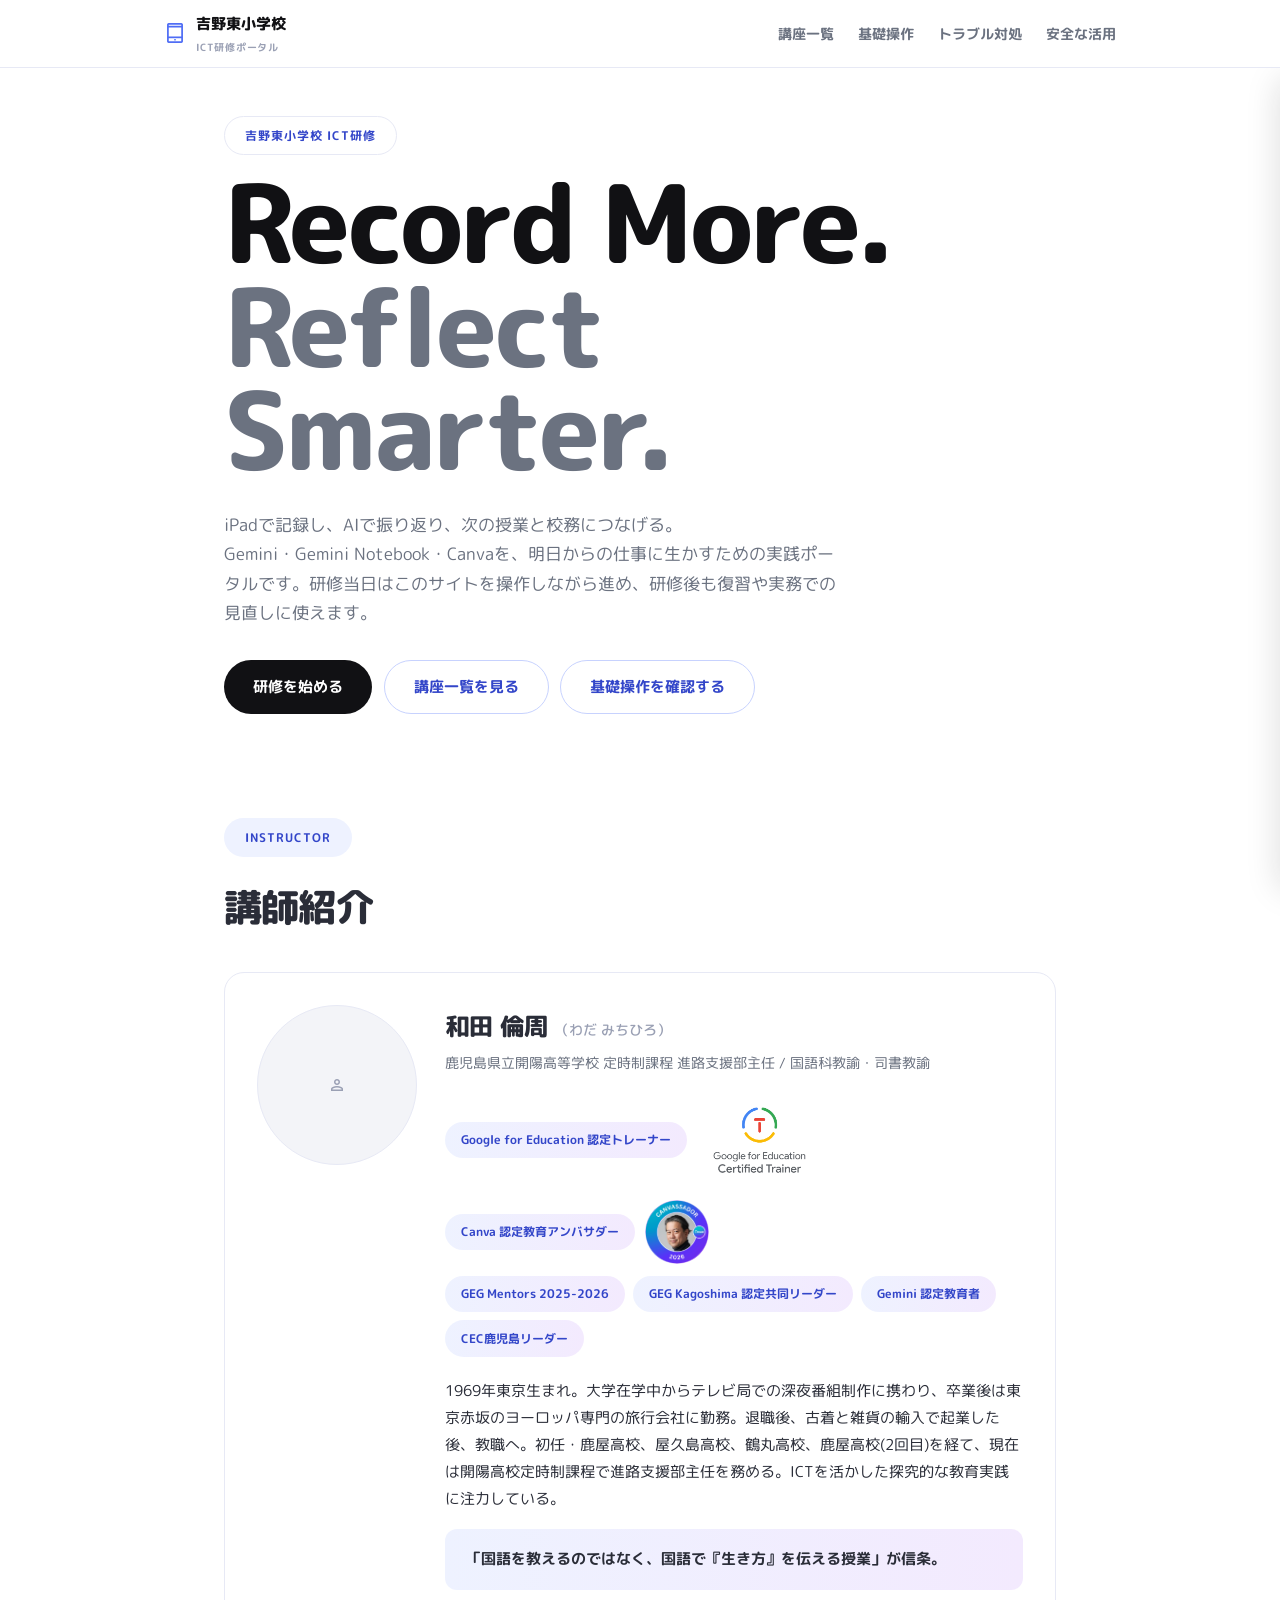
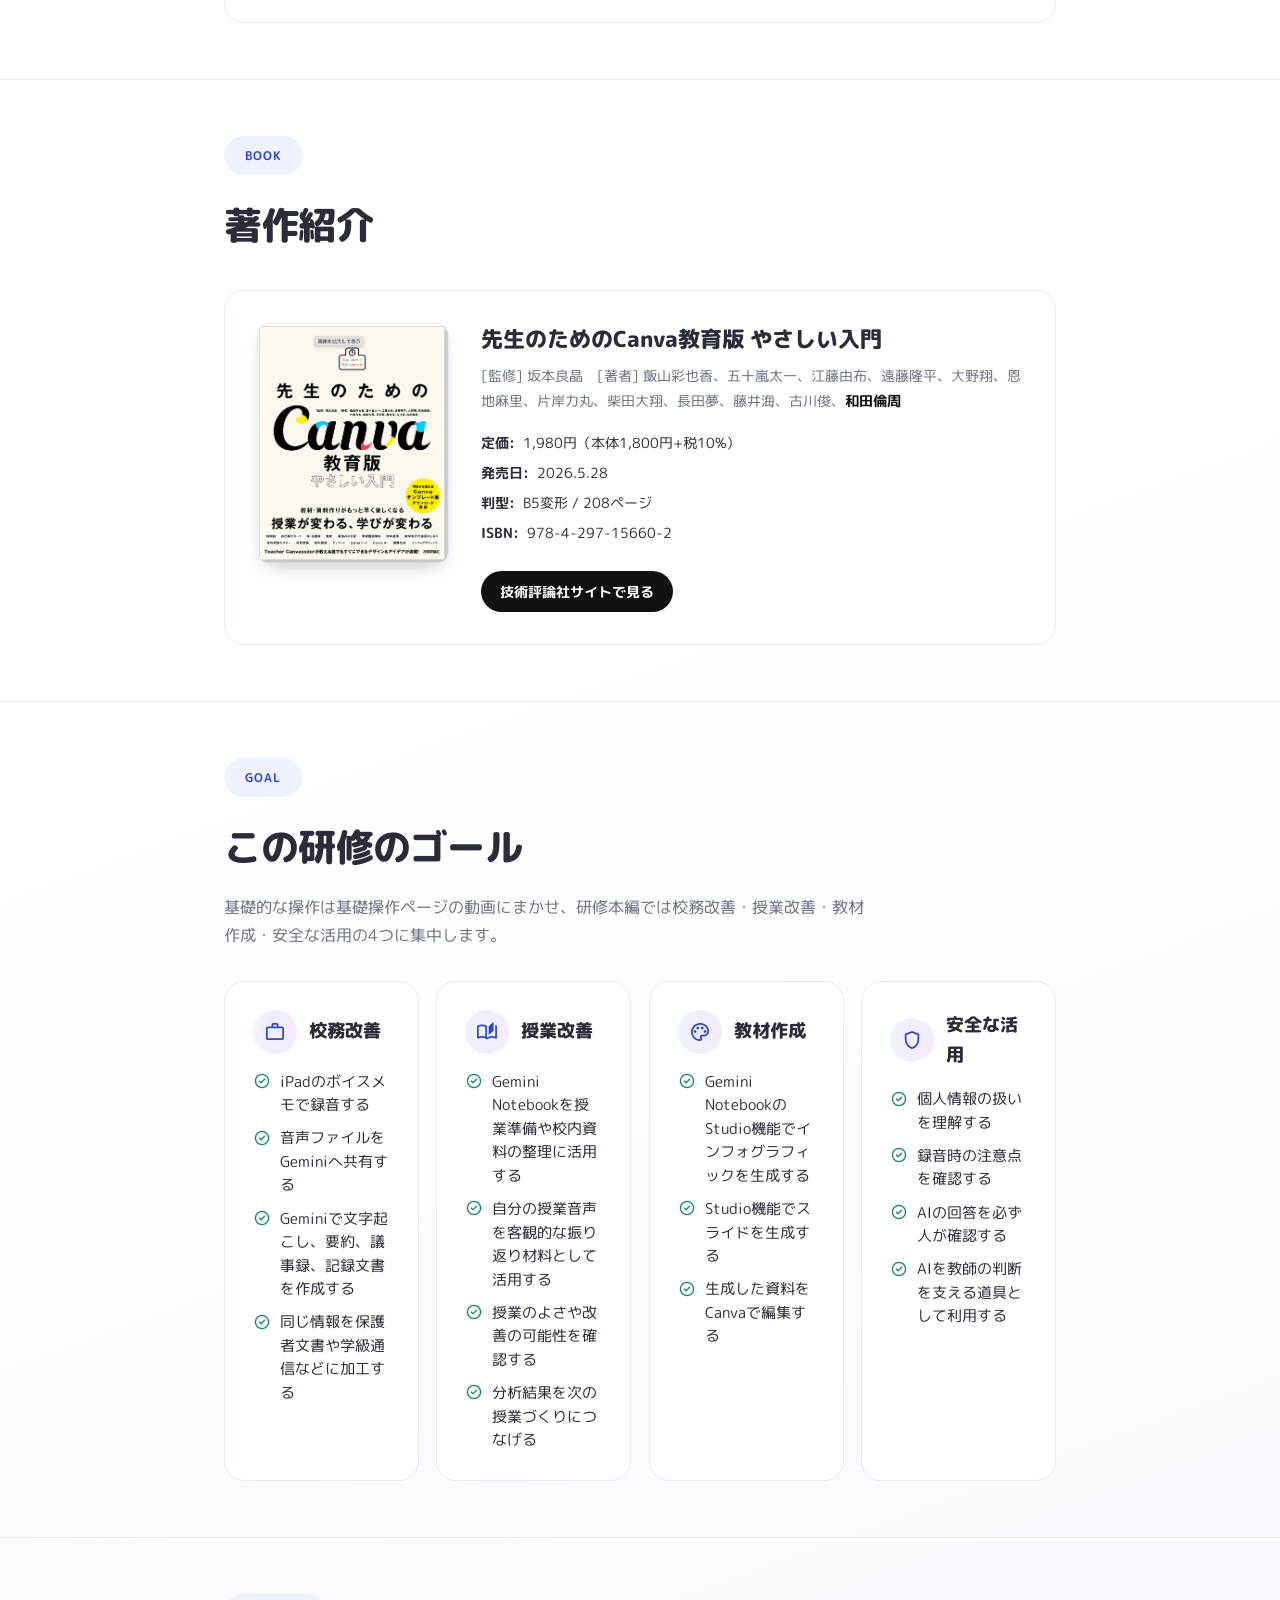
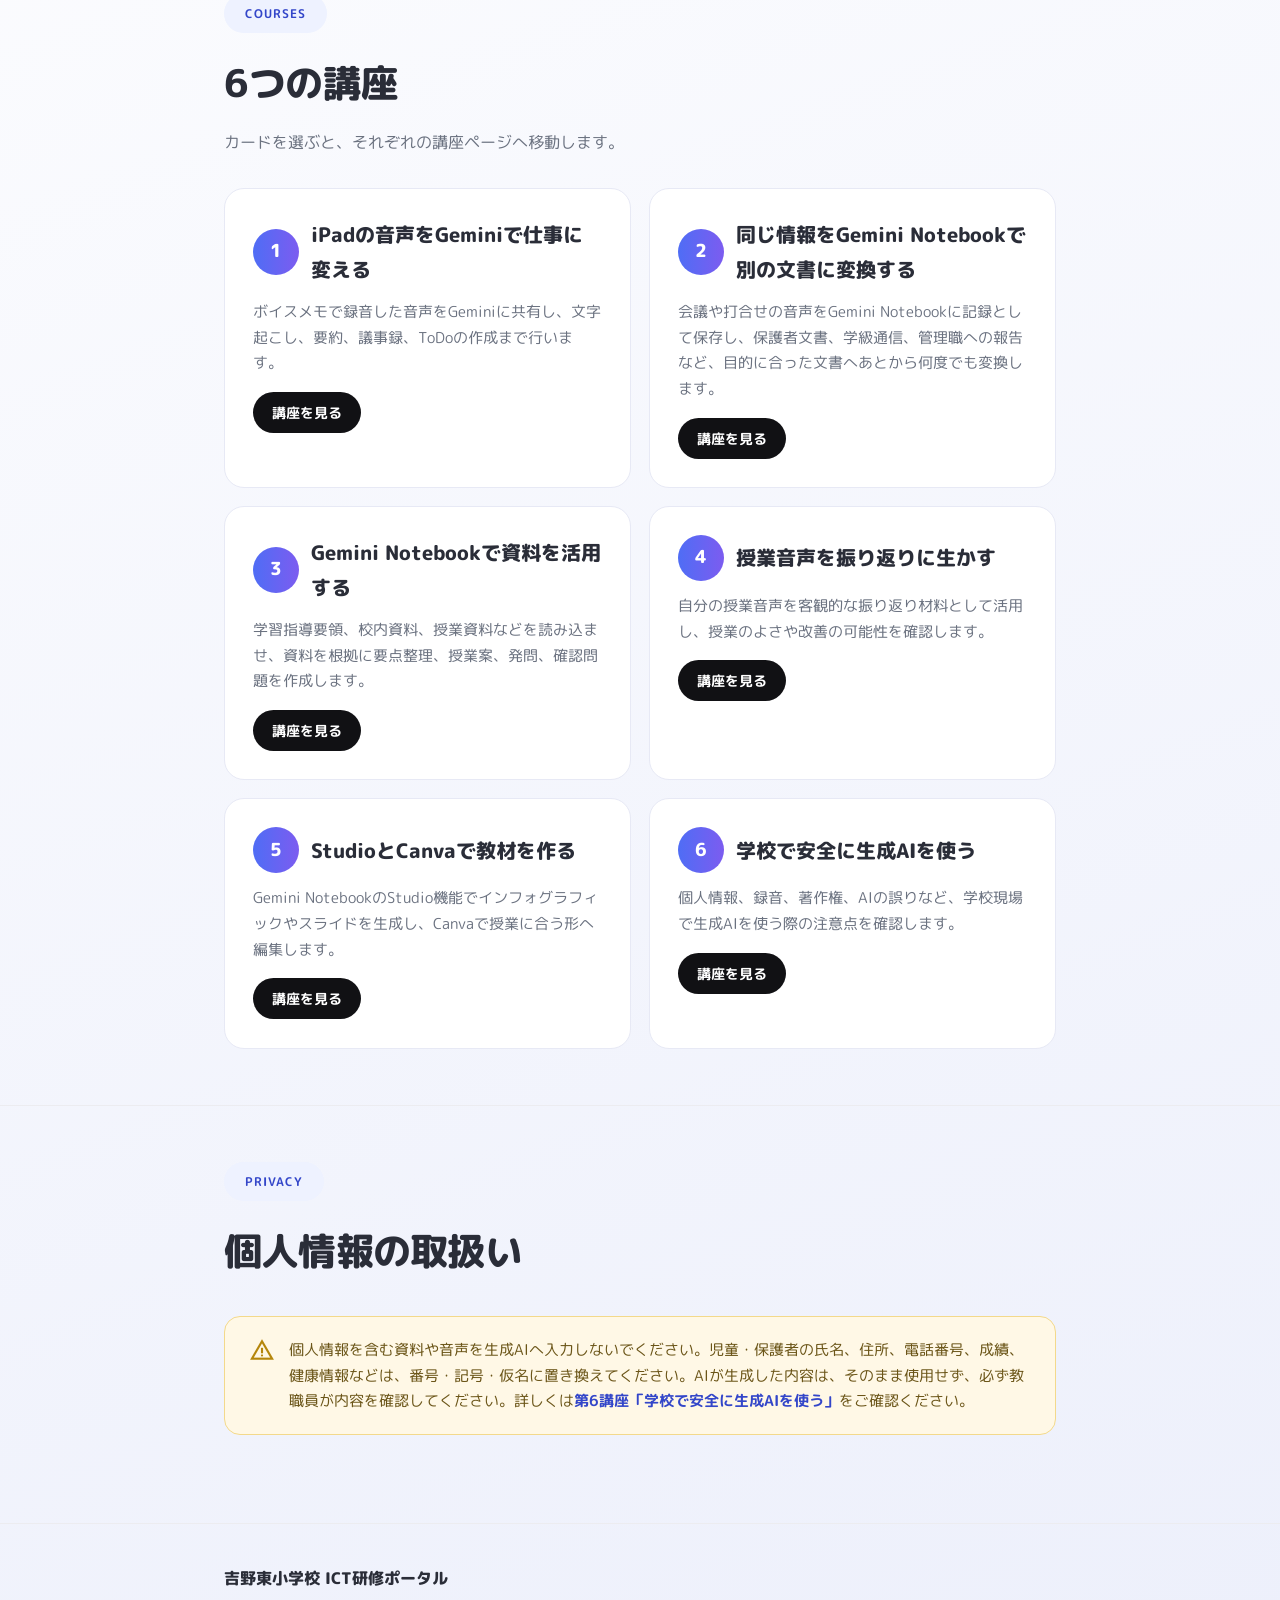
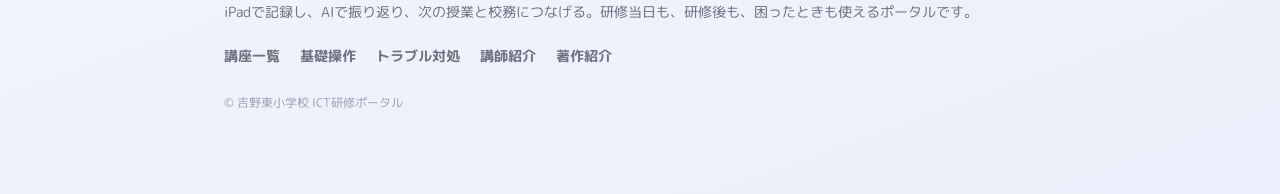
==== commit e4c69182: "第2講座改訂" ====
--- a/index.html
+++ b/index.html
@@ -235,9 +235,9 @@
         <a href="courses/02-document-transform.html" class="card card-hover course-card">
           <div class="course-card-top">
             <div class="course-num">2</div>
-            <h3>同じ情報を別の文書へ変換する</h3>
-          </div>
-          <p class="desc">会議や打合せの内容を、保護者文書、学級通信、管理職への報告など、目的に合った文章へ変換します。</p>
+            <h3>同じ情報をGemini Notebookで別の文書に変換する</h3>
+          </div>
+          <p class="desc">会議や打合せの音声をGemini Notebookに記録として保存し、保護者文書、学級通信、管理職への報告など、目的に合った文書へあとから何度でも変換します。</p>
           <span class="btn btn-primary btn-sm">講座を見る</span>
         </a>
         <a href="courses/03-gemini-notebook.html" class="card card-hover course-card">
--- a/assets/css/style.css
+++ b/assets/css/style.css
@@ -611,6 +611,22 @@
 .caution-card ul { list-style: disc; padding-left: 1.2rem; display: flex; flex-direction: column; gap: 0.35rem; }
 
 /* ------------------------------------------------------------
+   ヒント（前向きな提案）カード：注意カードとは異なり青系の配色
+   ------------------------------------------------------------ */
+.tip-card {
+  background: linear-gradient(90deg, #eef2ff 0%, #f3eafe 100%);
+  border-radius: var(--radius-md);
+  padding: 1.25rem 1.5rem;
+  display: flex;
+  gap: 0.9rem;
+  align-items: flex-start;
+}
+.tip-card .material-symbols-outlined { color: var(--color-blue-deep); font-size: 26px; flex-shrink: 0; }
+.tip-card p, .tip-card ul { font-size: 0.92rem; line-height: 1.8; color: var(--color-text); }
+.tip-card ul { list-style: disc; padding-left: 1.2rem; display: flex; flex-direction: column; gap: 0.35rem; margin-top: 0.5rem; }
+.tip-card strong { color: var(--color-ink); }
+
+/* ------------------------------------------------------------
    パンくずリスト
    ------------------------------------------------------------ */
 .breadcrumb {
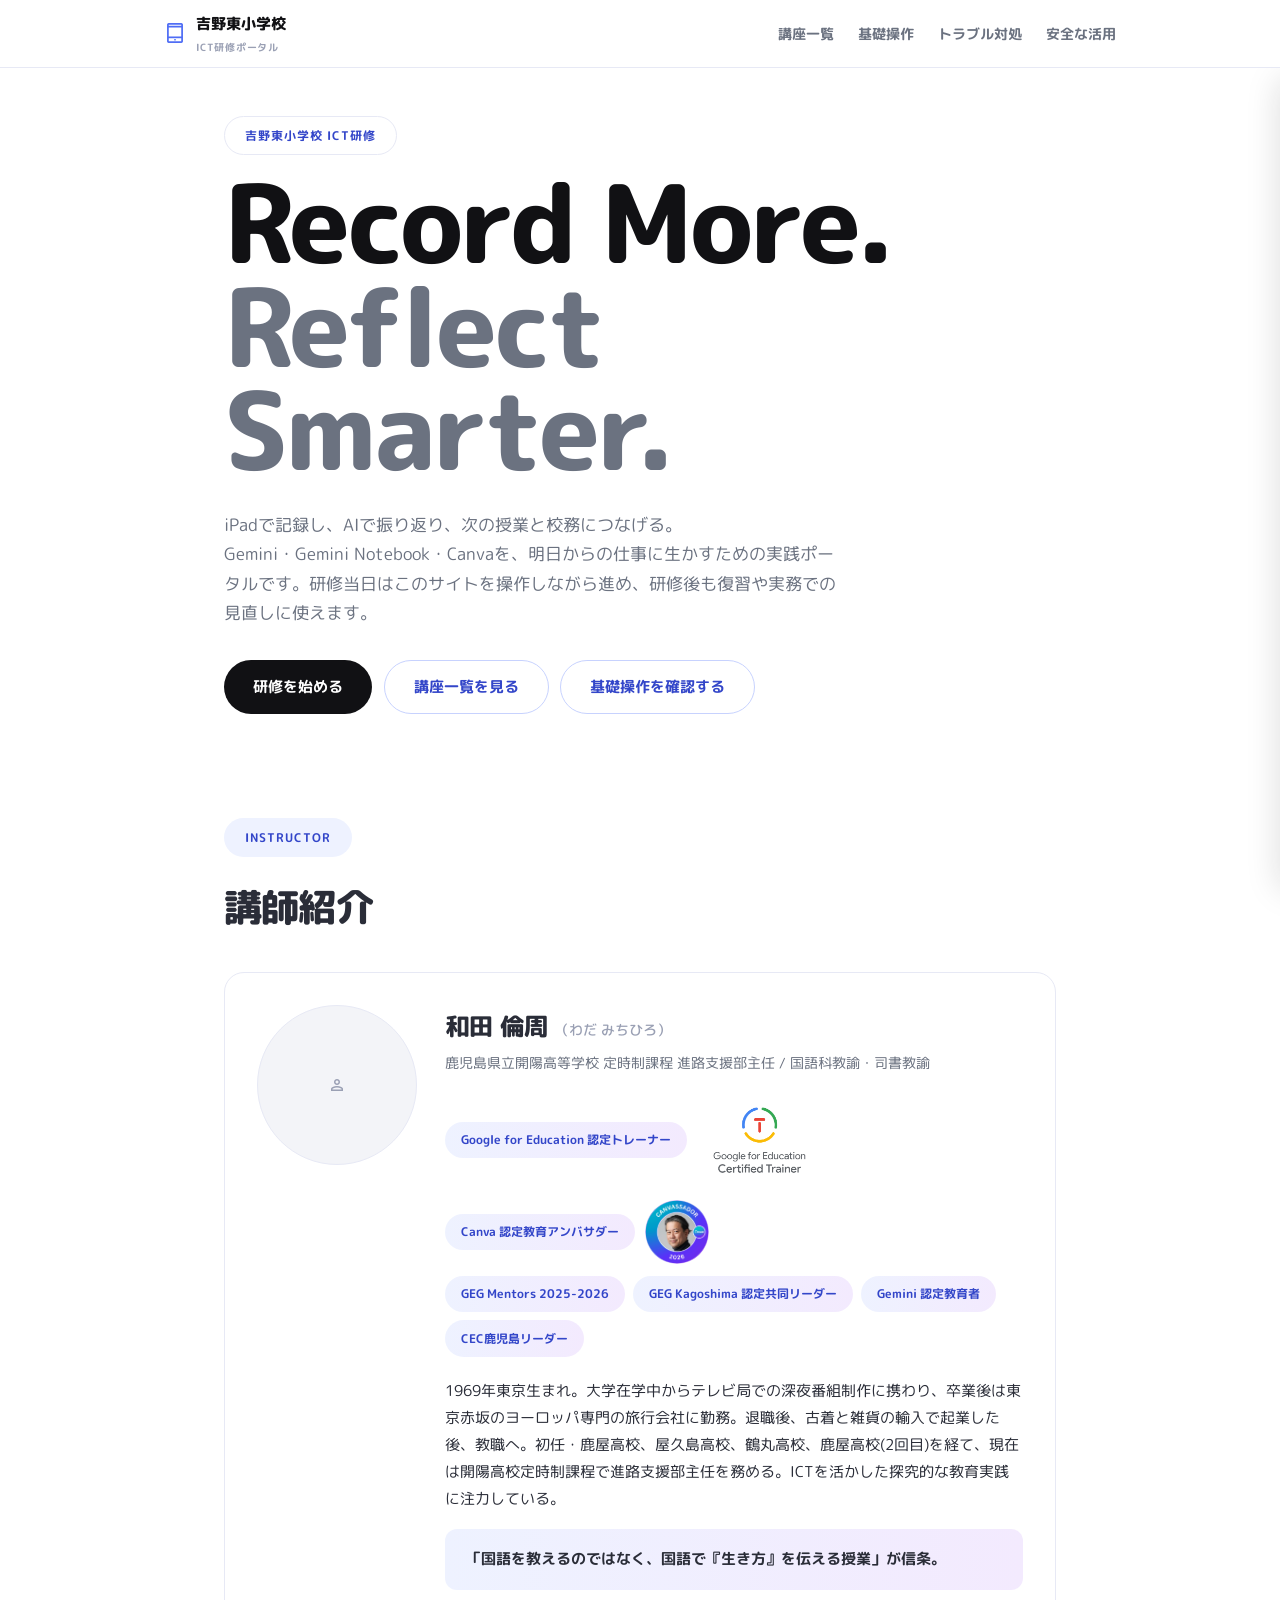
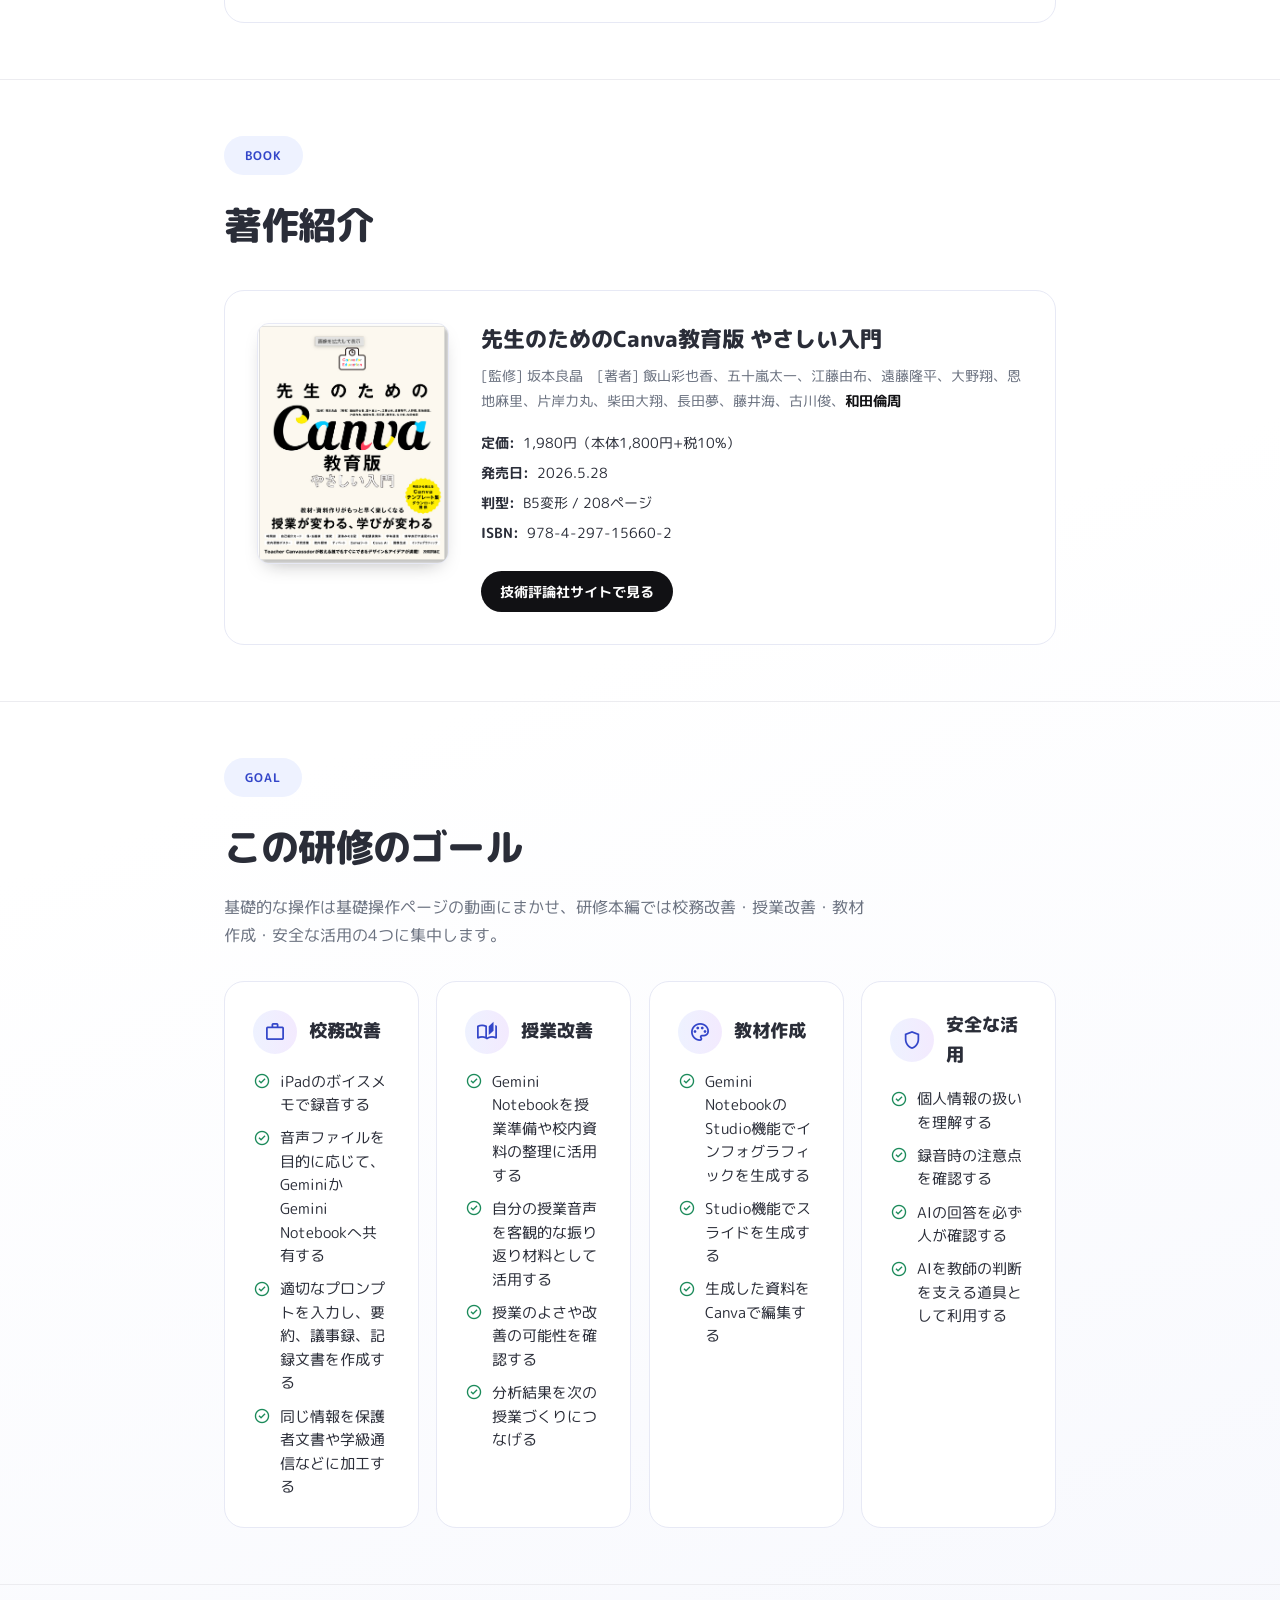
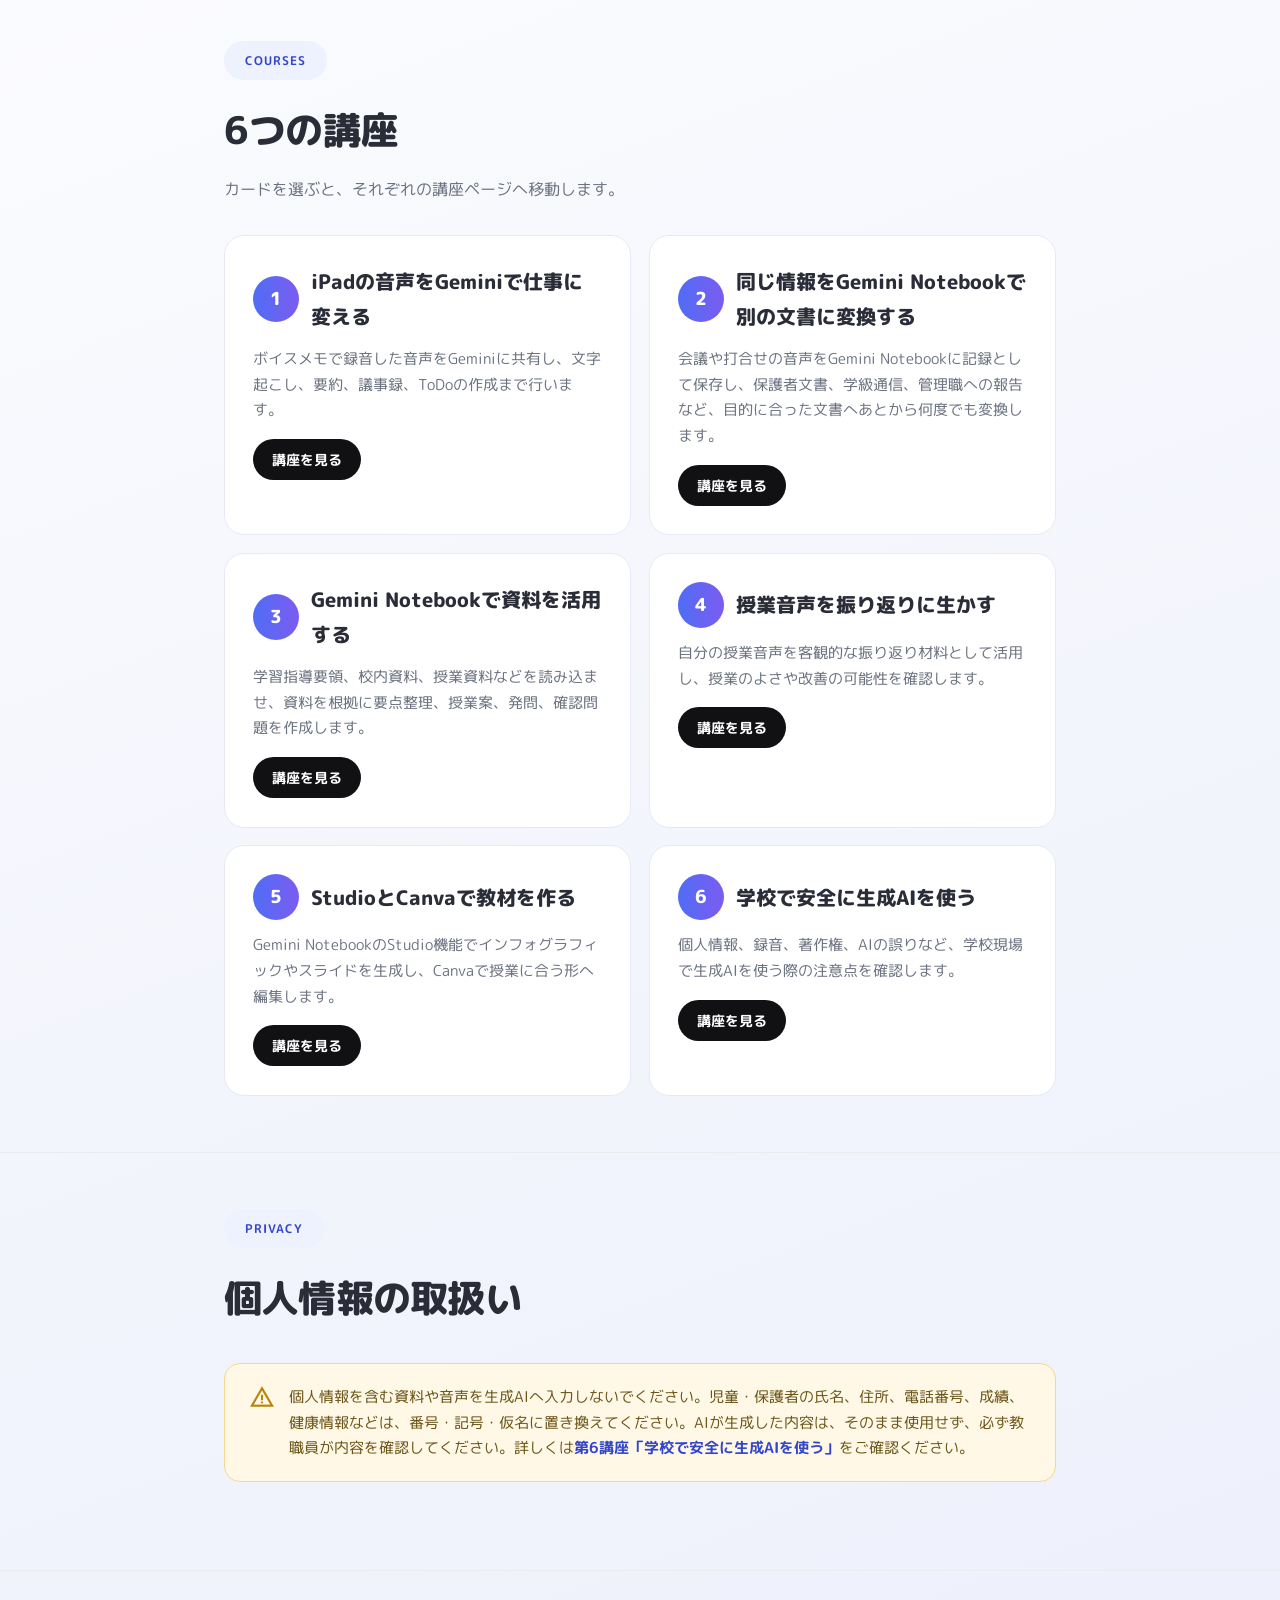
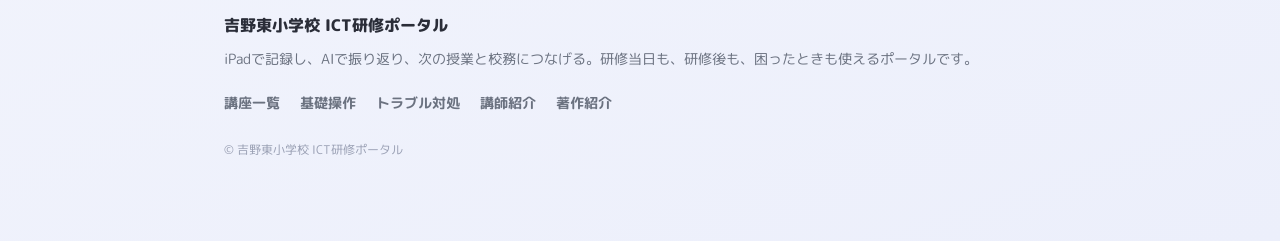
==== commit 220b84e0: "校務改善改訂" ====
--- a/index.html
+++ b/index.html
@@ -171,8 +171,8 @@
           </div>
           <ul class="goal-list">
             <li><span class="material-symbols-outlined" aria-hidden="true">check_circle</span>iPadのボイスメモで録音する</li>
-            <li><span class="material-symbols-outlined" aria-hidden="true">check_circle</span>音声ファイルをGeminiへ共有する</li>
-            <li><span class="material-symbols-outlined" aria-hidden="true">check_circle</span>Geminiで文字起こし、要約、議事録、記録文書を作成する</li>
+            <li><span class="material-symbols-outlined" aria-hidden="true">check_circle</span>音声ファイルを目的に応じて、GeminiかGemini Notebookへ共有する</li>
+            <li><span class="material-symbols-outlined" aria-hidden="true">check_circle</span>適切なプロンプトを入力し、要約、議事録、記録文書を作成する</li>
             <li><span class="material-symbols-outlined" aria-hidden="true">check_circle</span>同じ情報を保護者文書や学級通信などに加工する</li>
           </ul>
         </div>
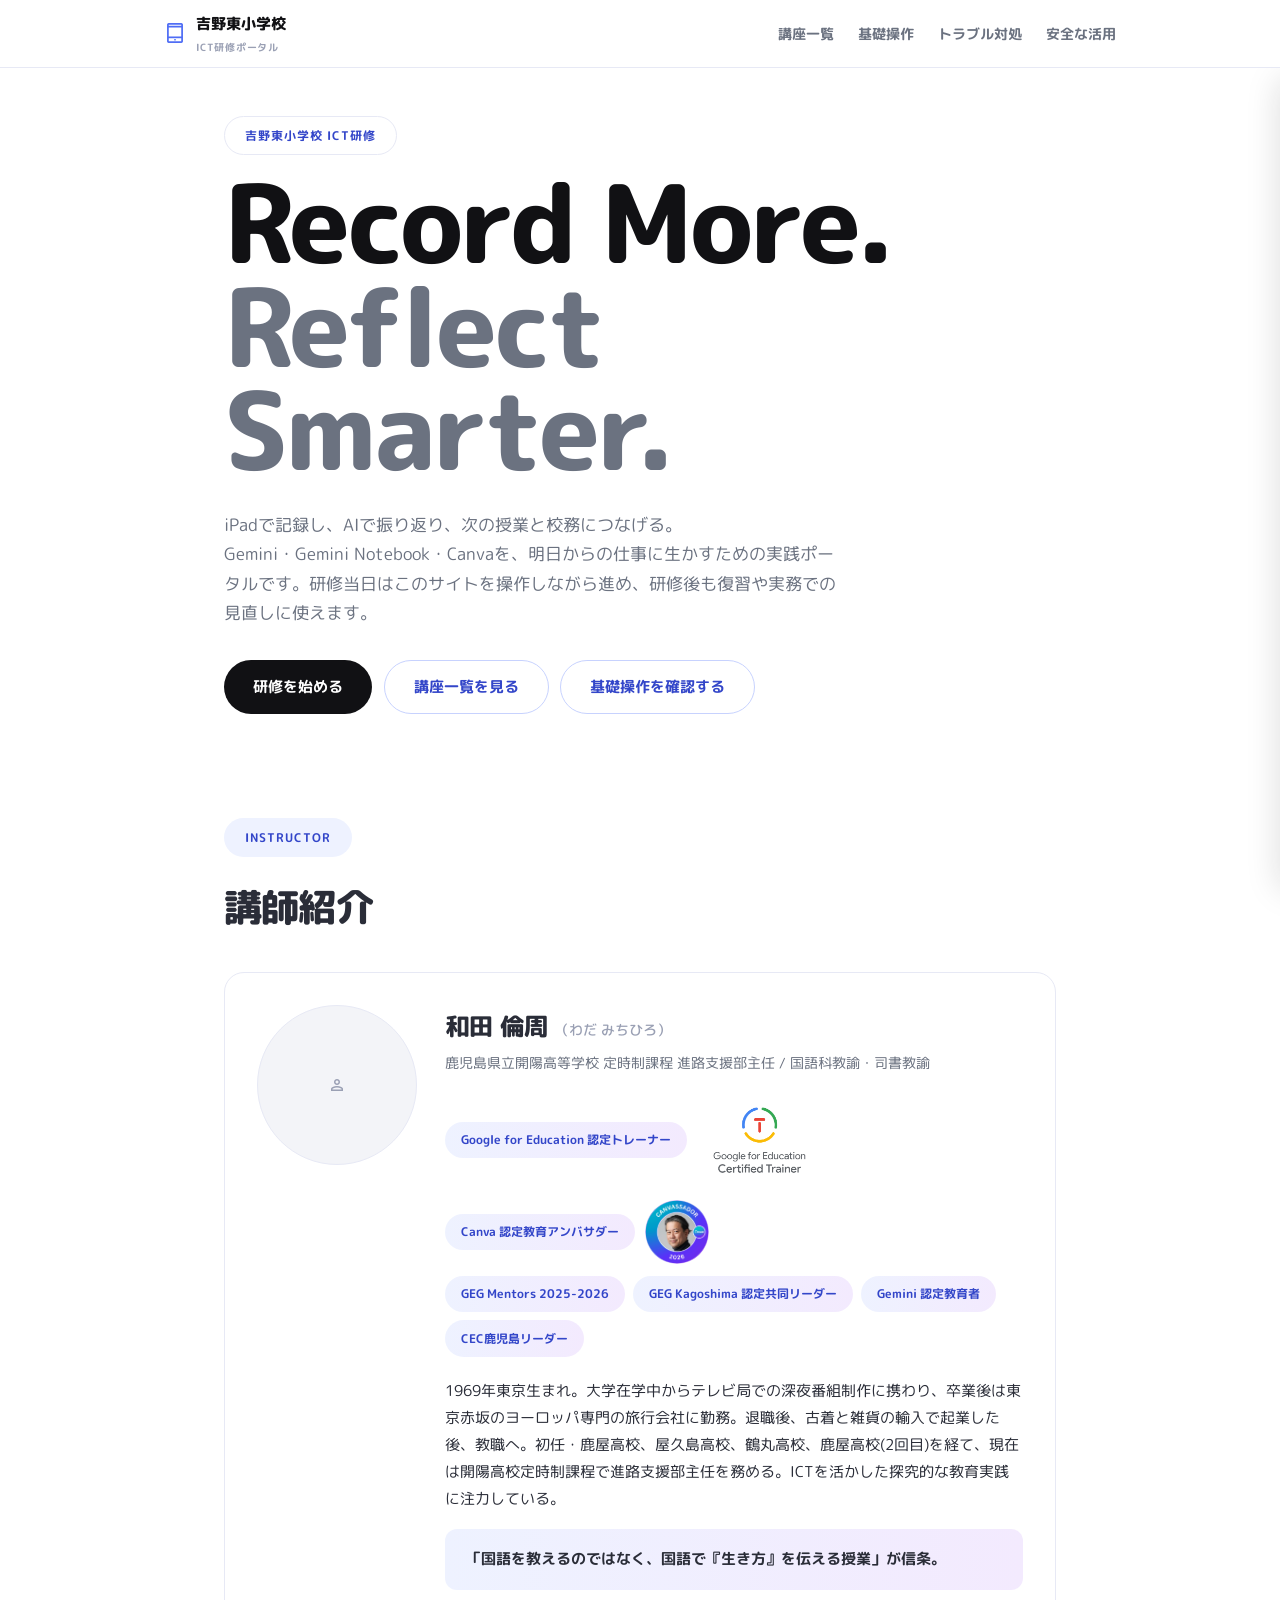
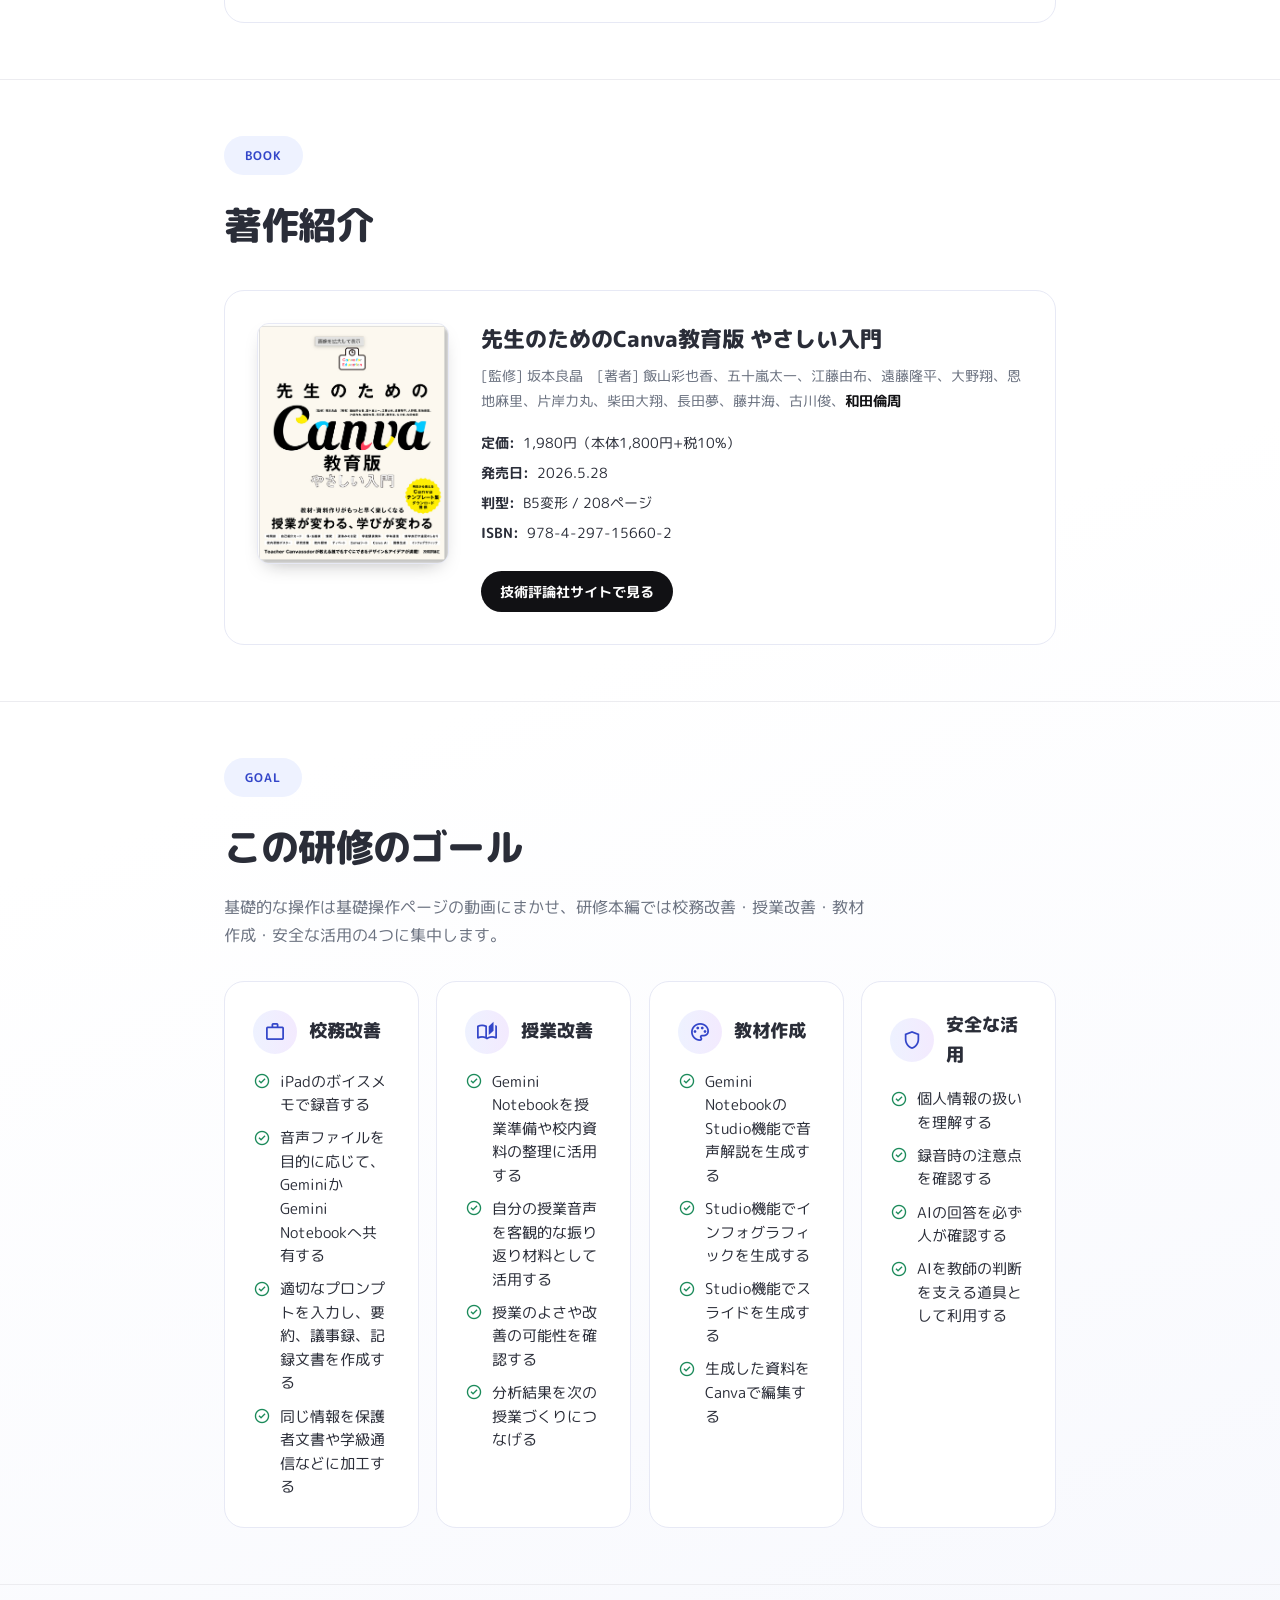
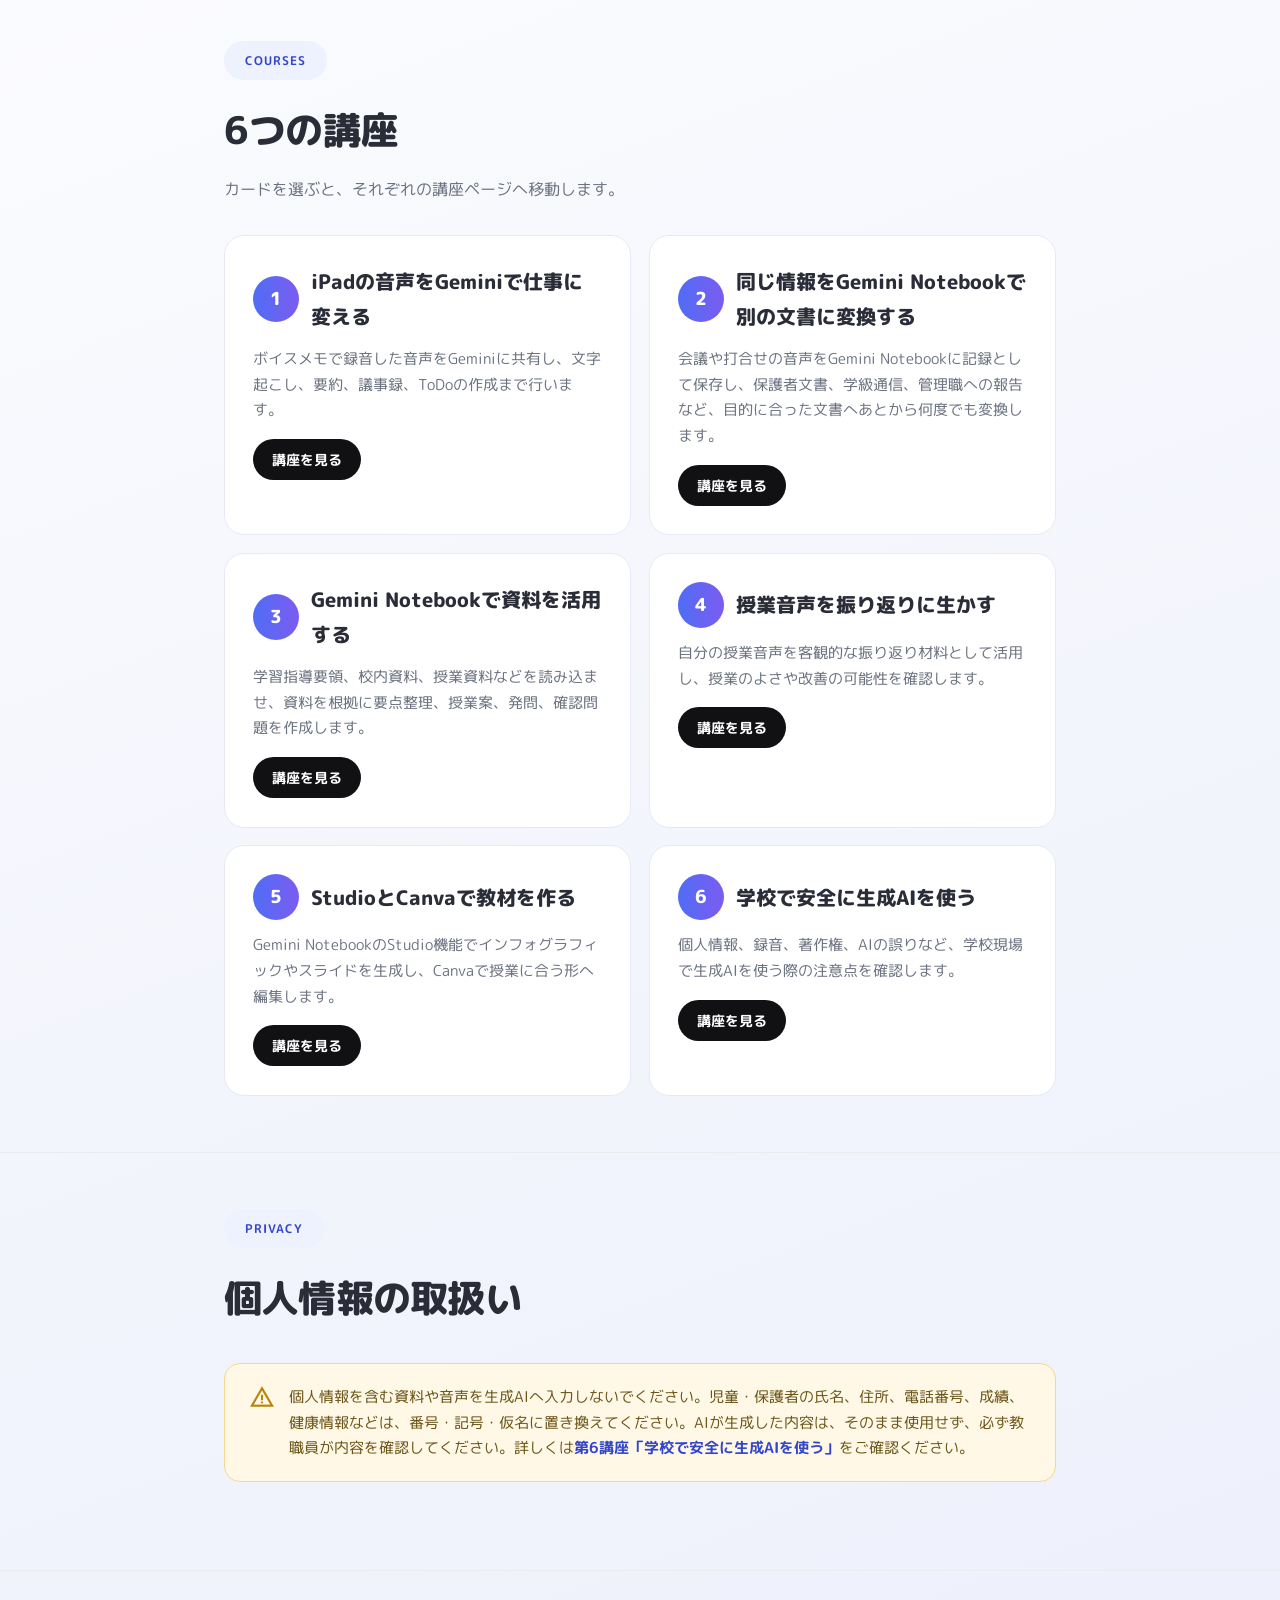
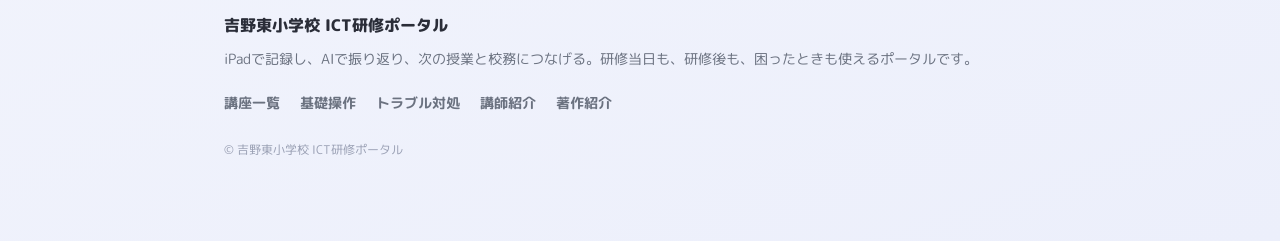
==== commit 90c70b4d: "教材作成改訂" ====
--- a/index.html
+++ b/index.html
@@ -194,7 +194,8 @@
             <h3>教材作成</h3>
           </div>
           <ul class="goal-list">
-            <li><span class="material-symbols-outlined" aria-hidden="true">check_circle</span>Gemini NotebookのStudio機能でインフォグラフィックを生成する</li>
+            <li><span class="material-symbols-outlined" aria-hidden="true">check_circle</span>Gemini NotebookのStudio機能で音声解説を生成する</li>
+            <li><span class="material-symbols-outlined" aria-hidden="true">check_circle</span>Studio機能でインフォグラフィックを生成する</li>
             <li><span class="material-symbols-outlined" aria-hidden="true">check_circle</span>Studio機能でスライドを生成する</li>
             <li><span class="material-symbols-outlined" aria-hidden="true">check_circle</span>生成した資料をCanvaで編集する</li>
           </ul>
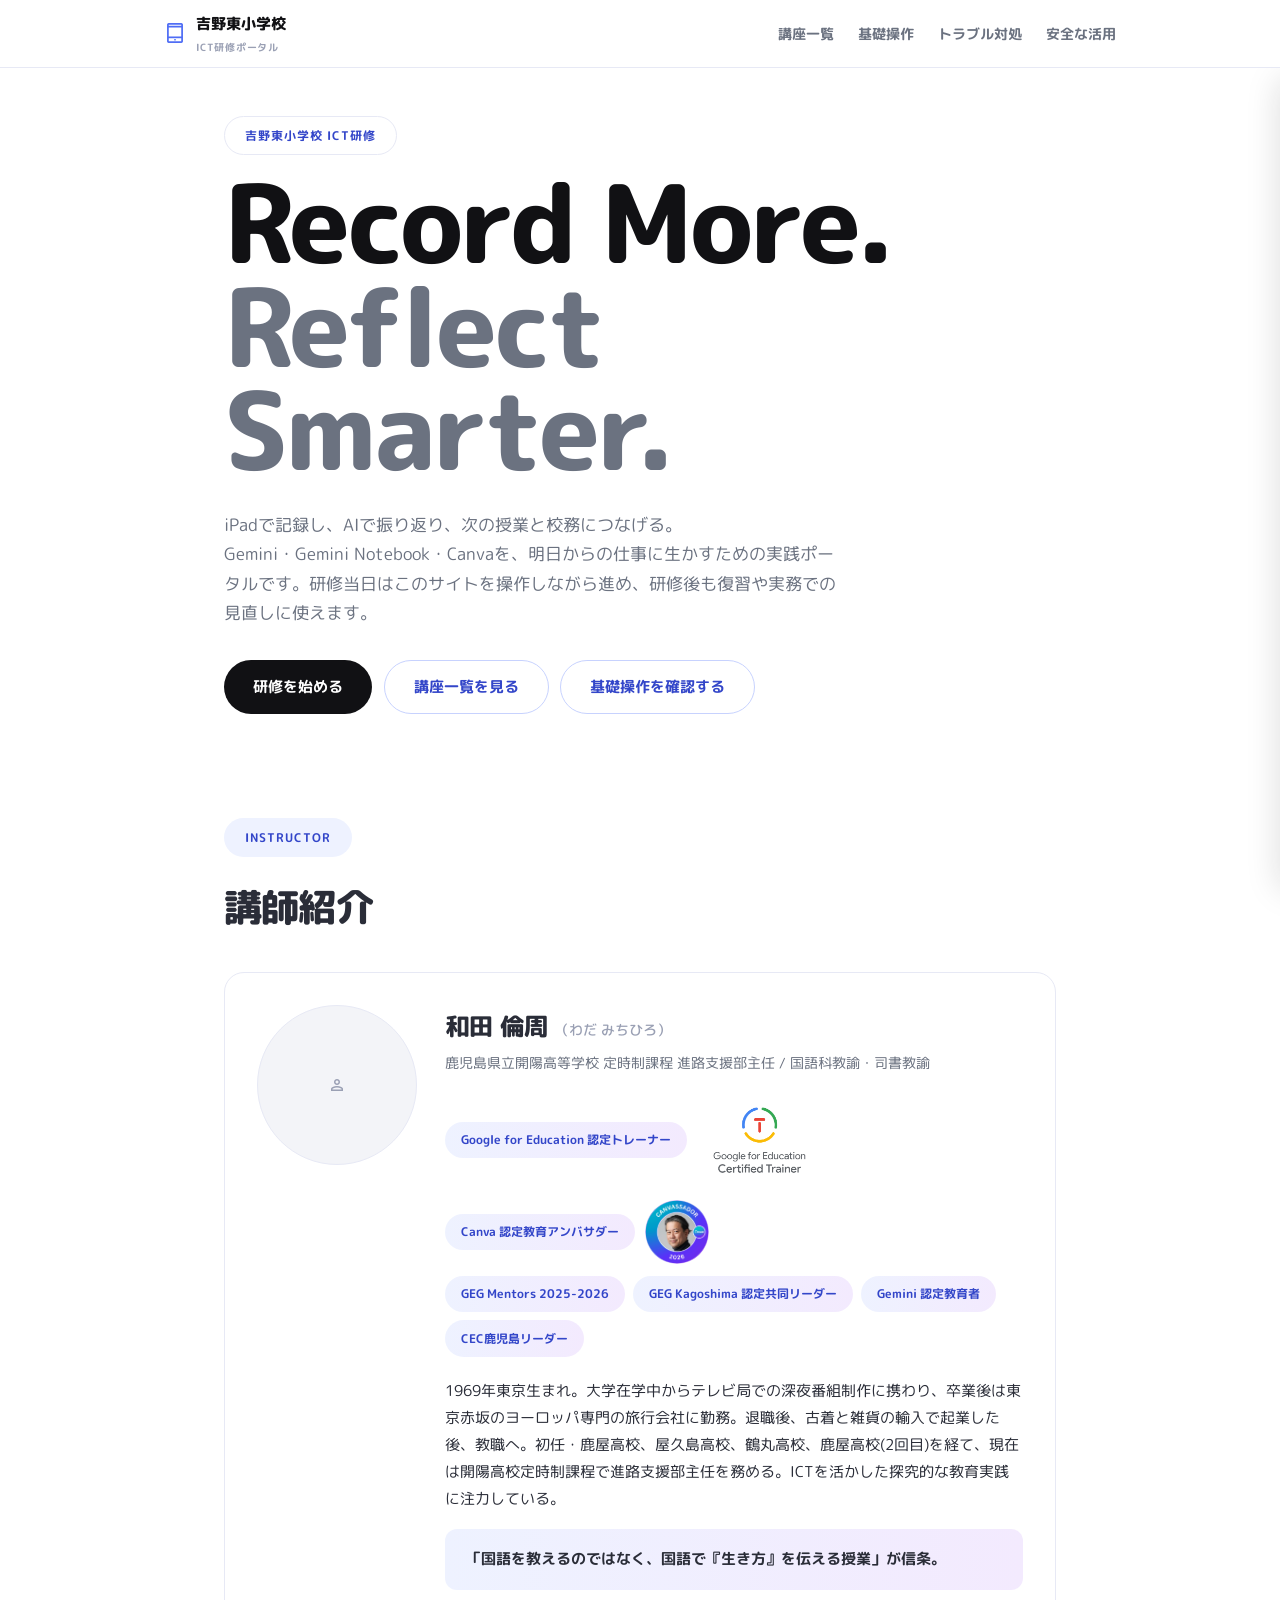
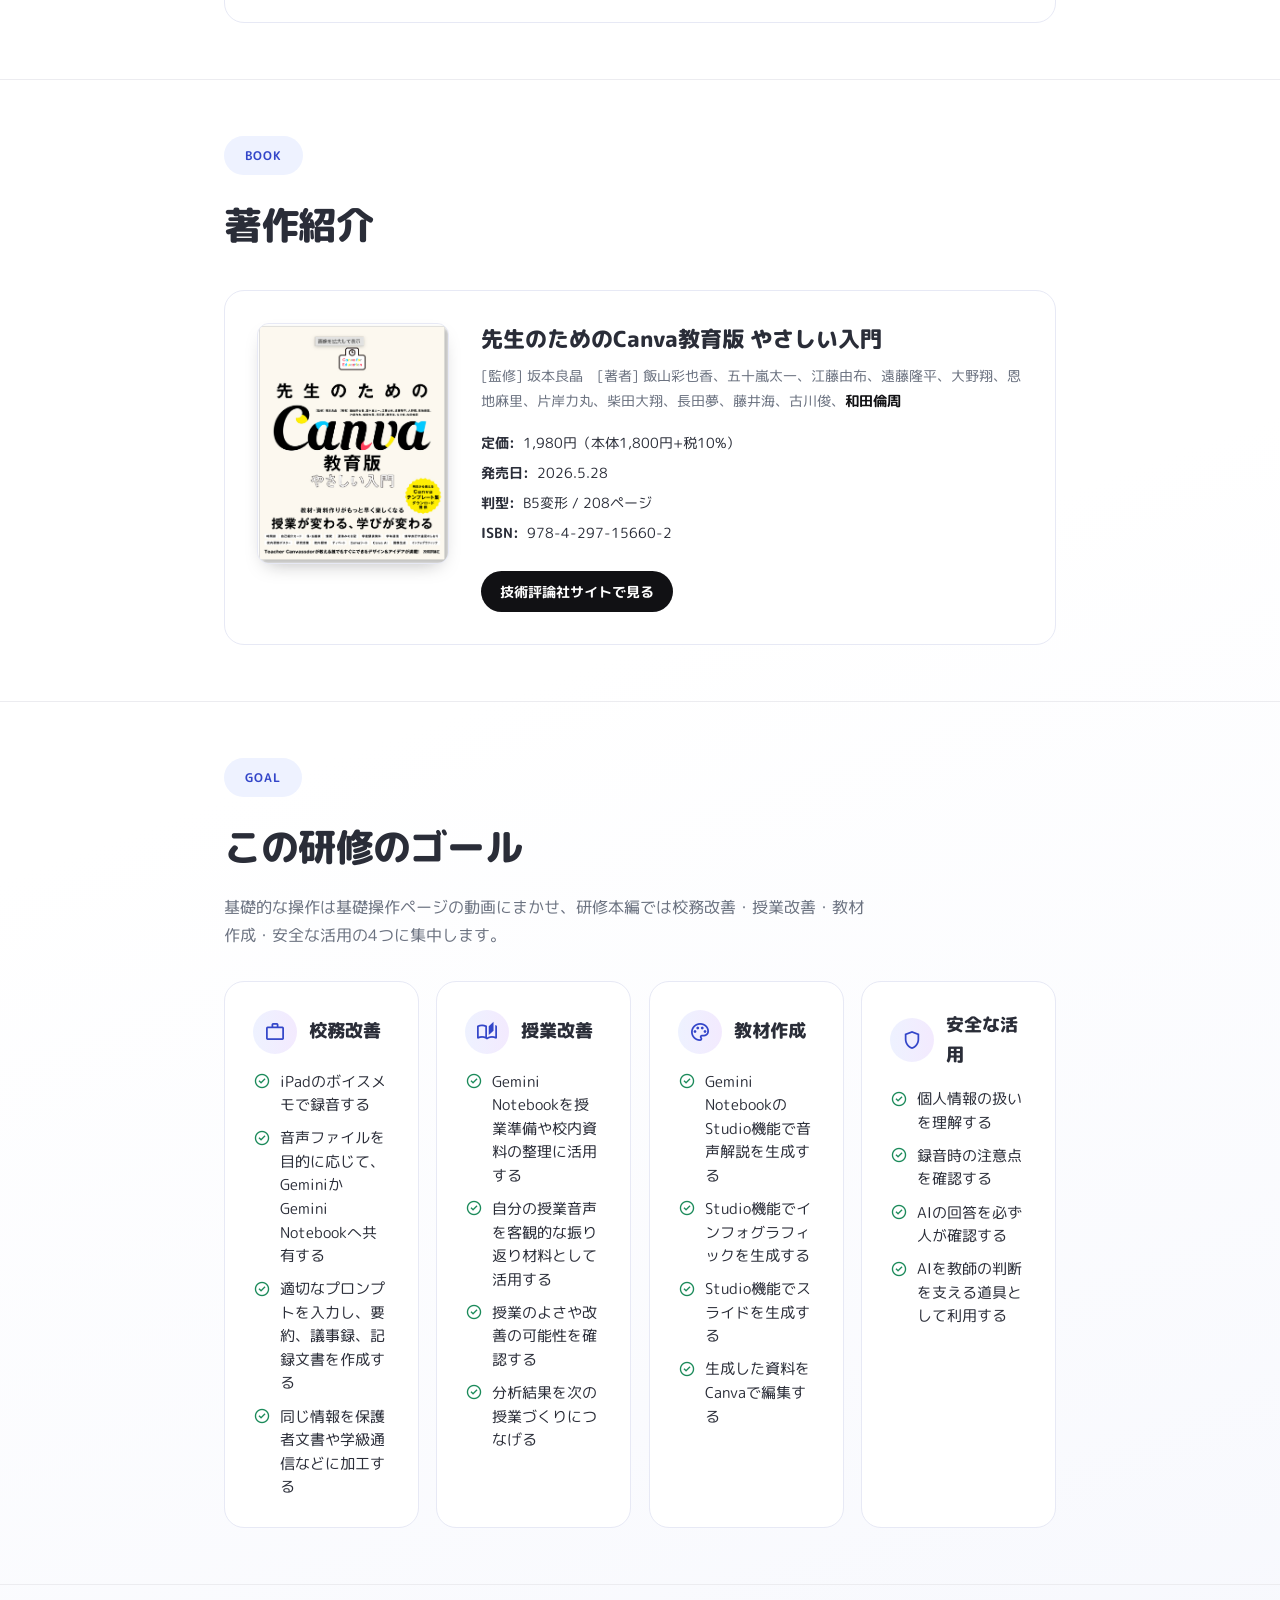
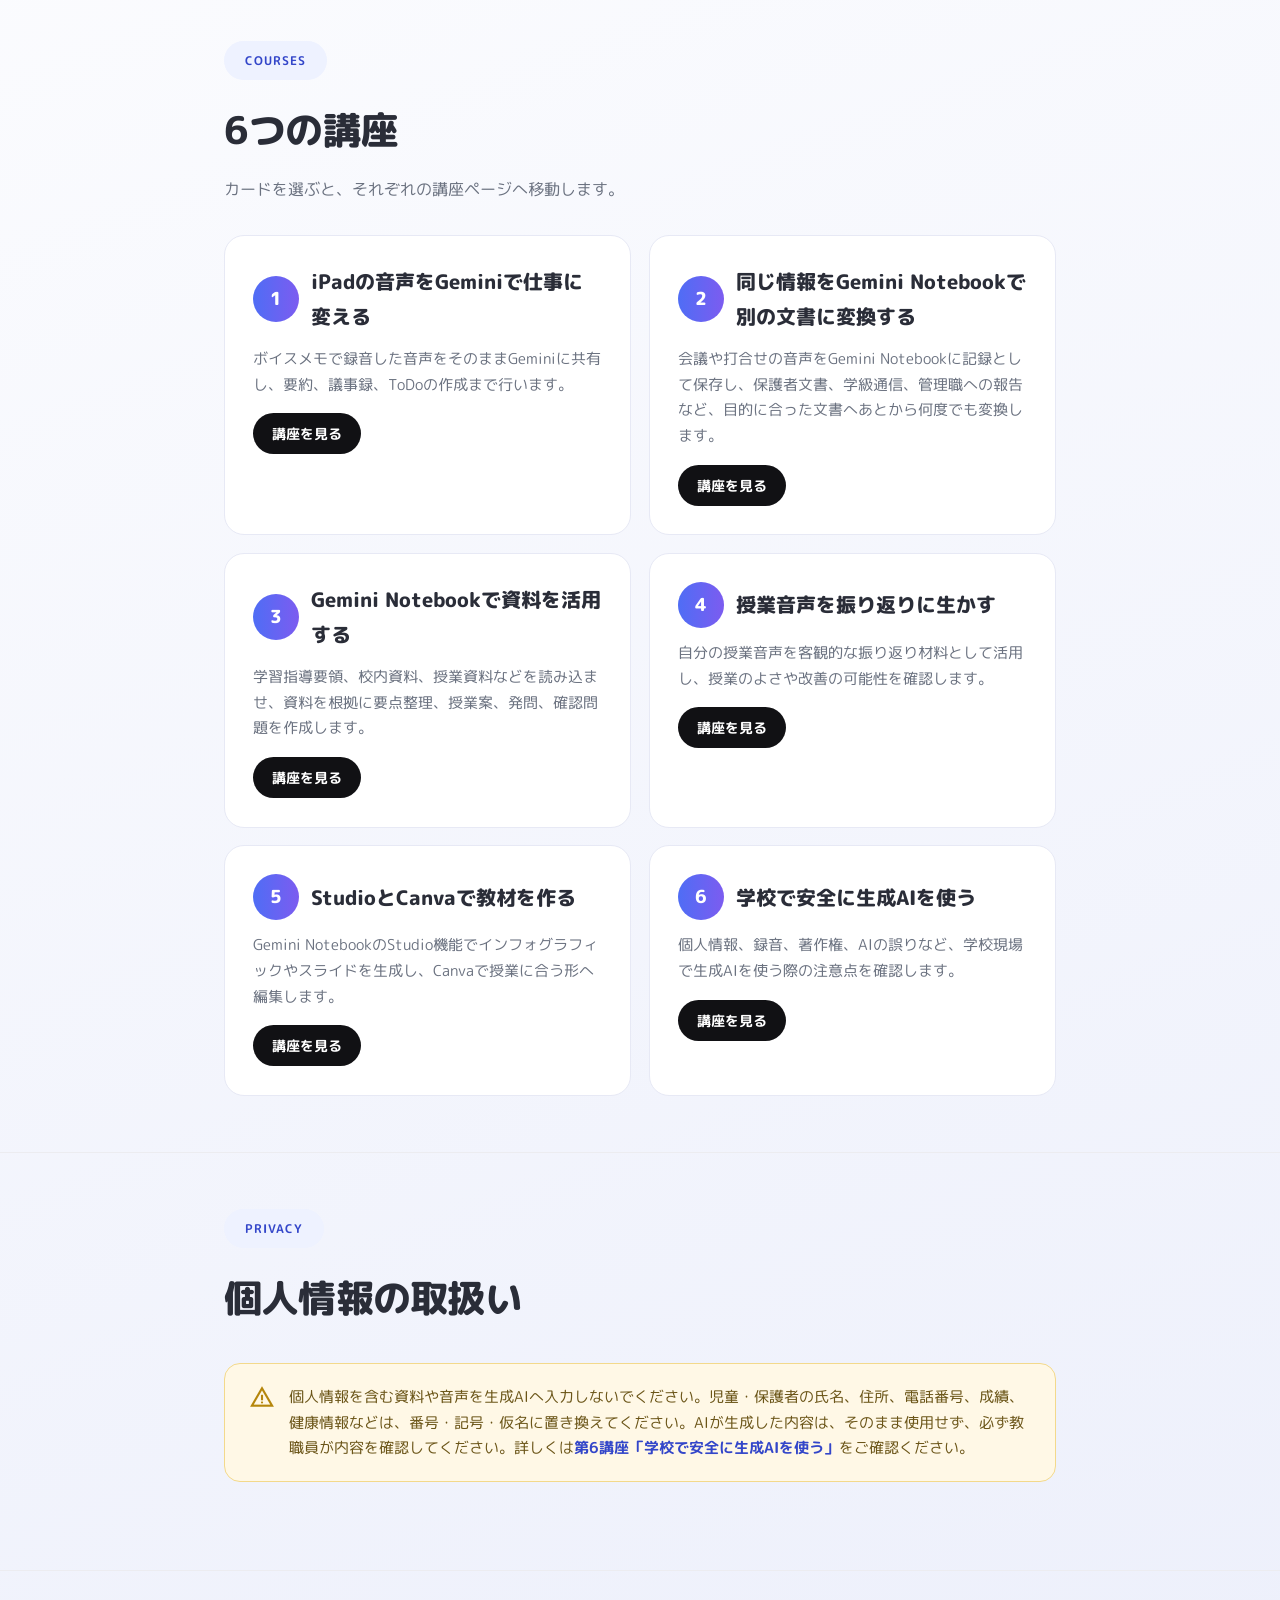
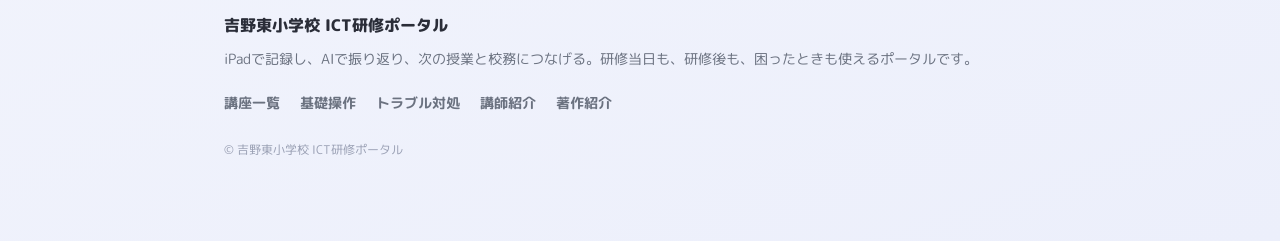
==== commit 61358db3: "説明へ変更" ====
--- a/index.html
+++ b/index.html
@@ -230,7 +230,7 @@
             <div class="course-num">1</div>
             <h3>iPadの音声をGeminiで仕事に変える</h3>
           </div>
-          <p class="desc">ボイスメモで録音した音声をGeminiに共有し、文字起こし、要約、議事録、ToDoの作成まで行います。</p>
+          <p class="desc">ボイスメモで録音した音声をそのままGeminiに共有し、要約、議事録、ToDoの作成まで行います。</p>
           <span class="btn btn-primary btn-sm">講座を見る</span>
         </a>
         <a href="courses/02-document-transform.html" class="card card-hover course-card">
